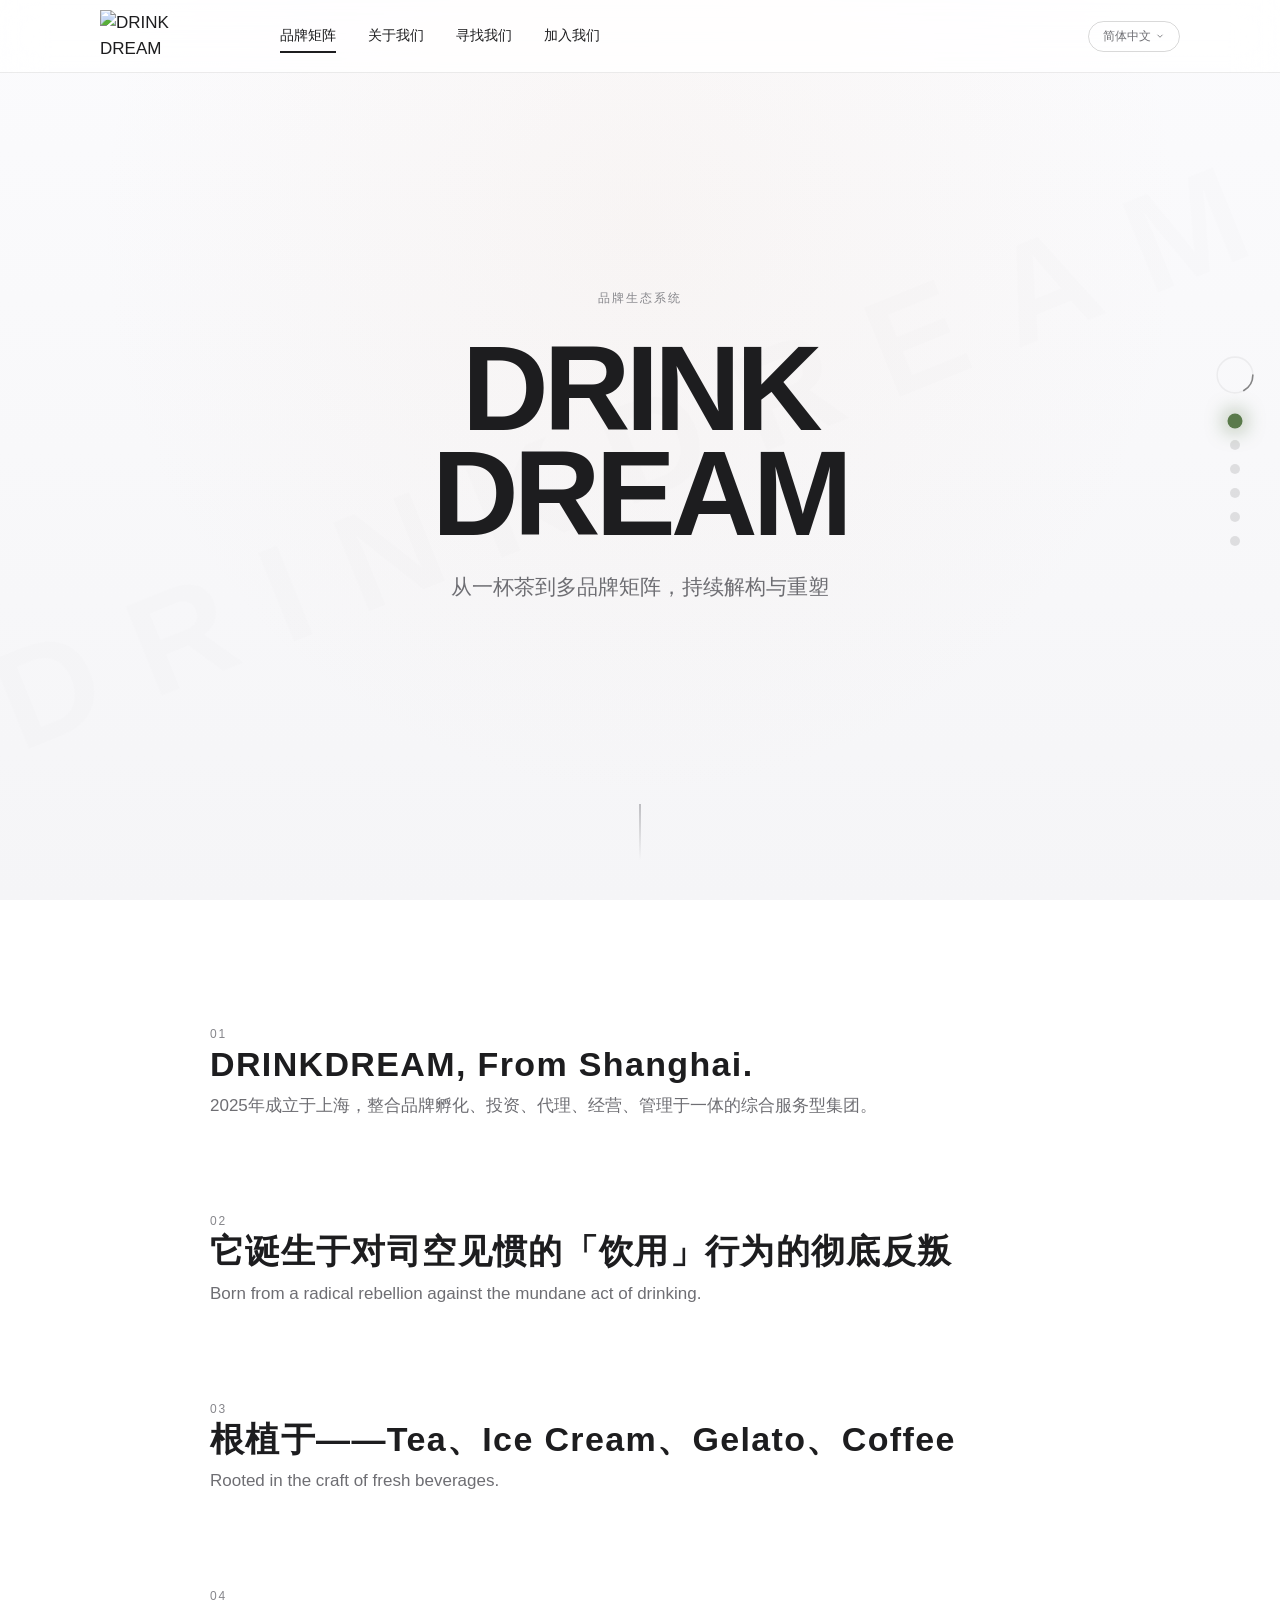
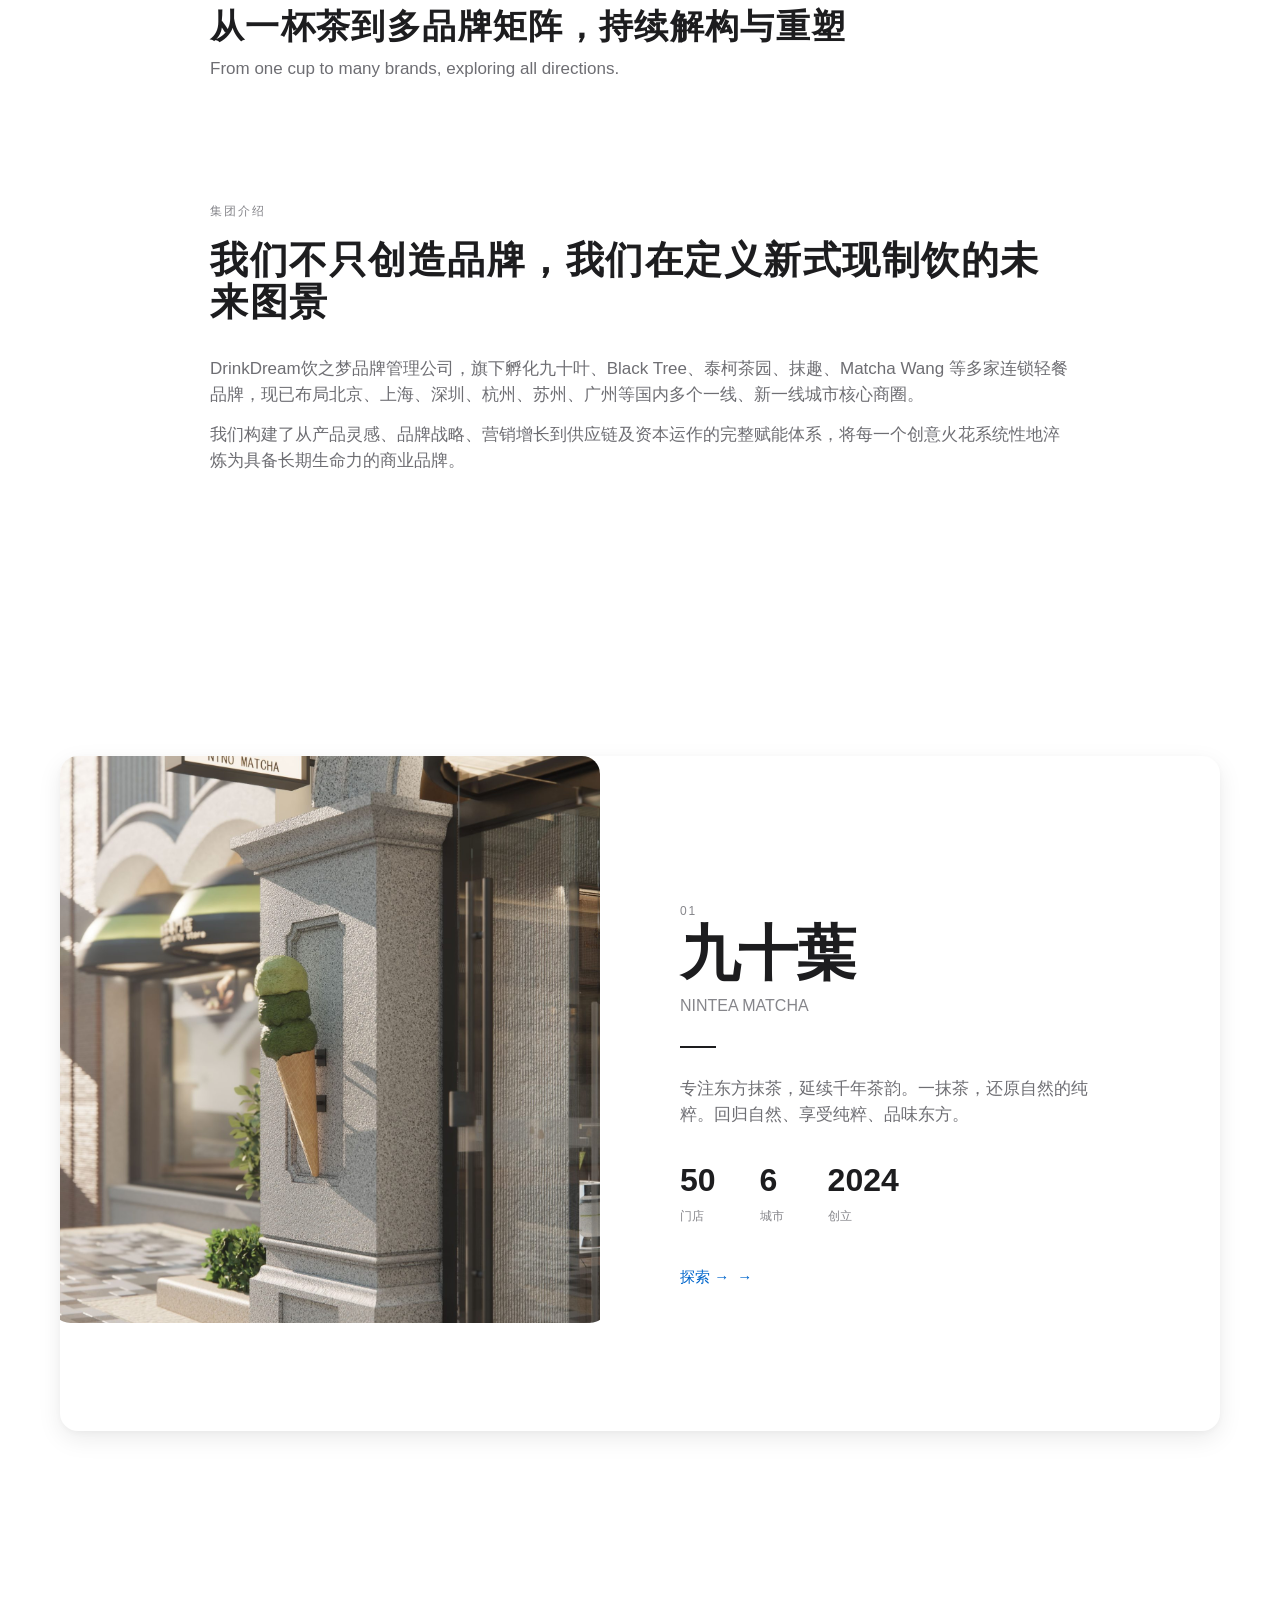
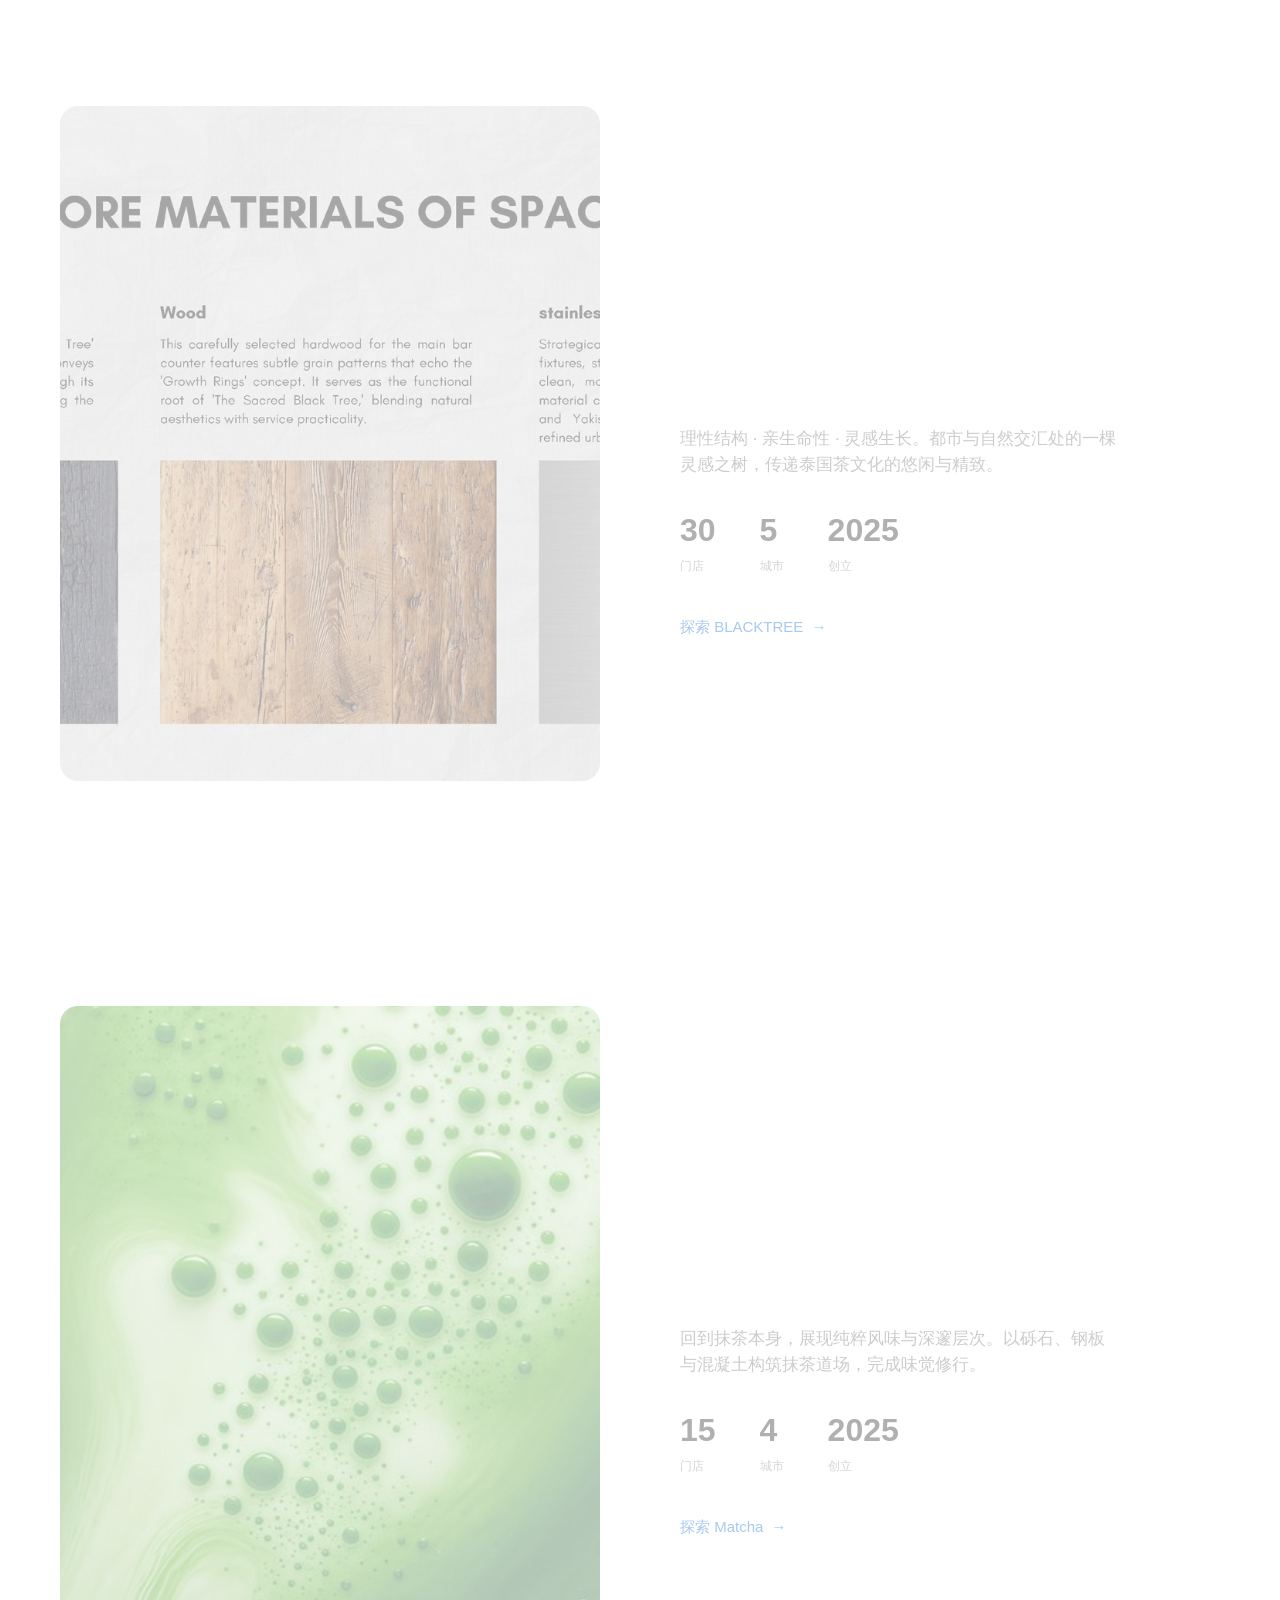
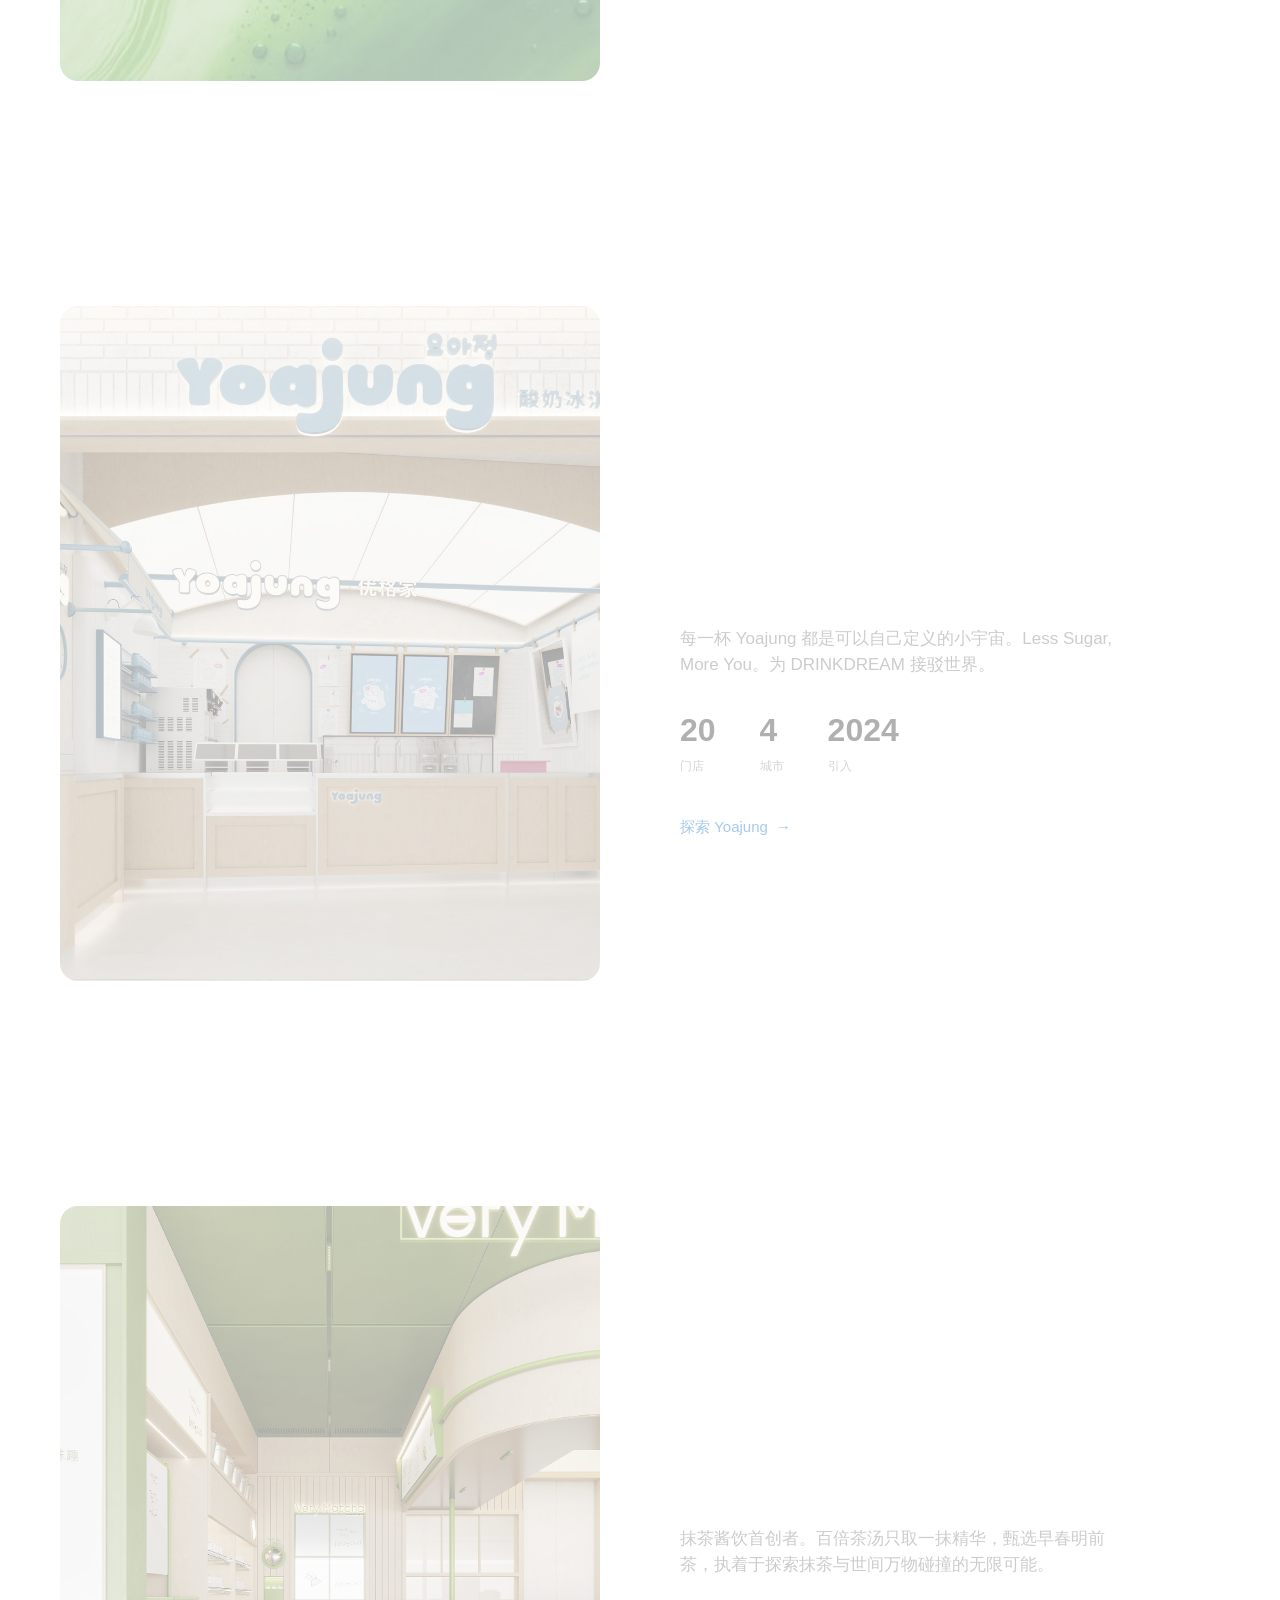
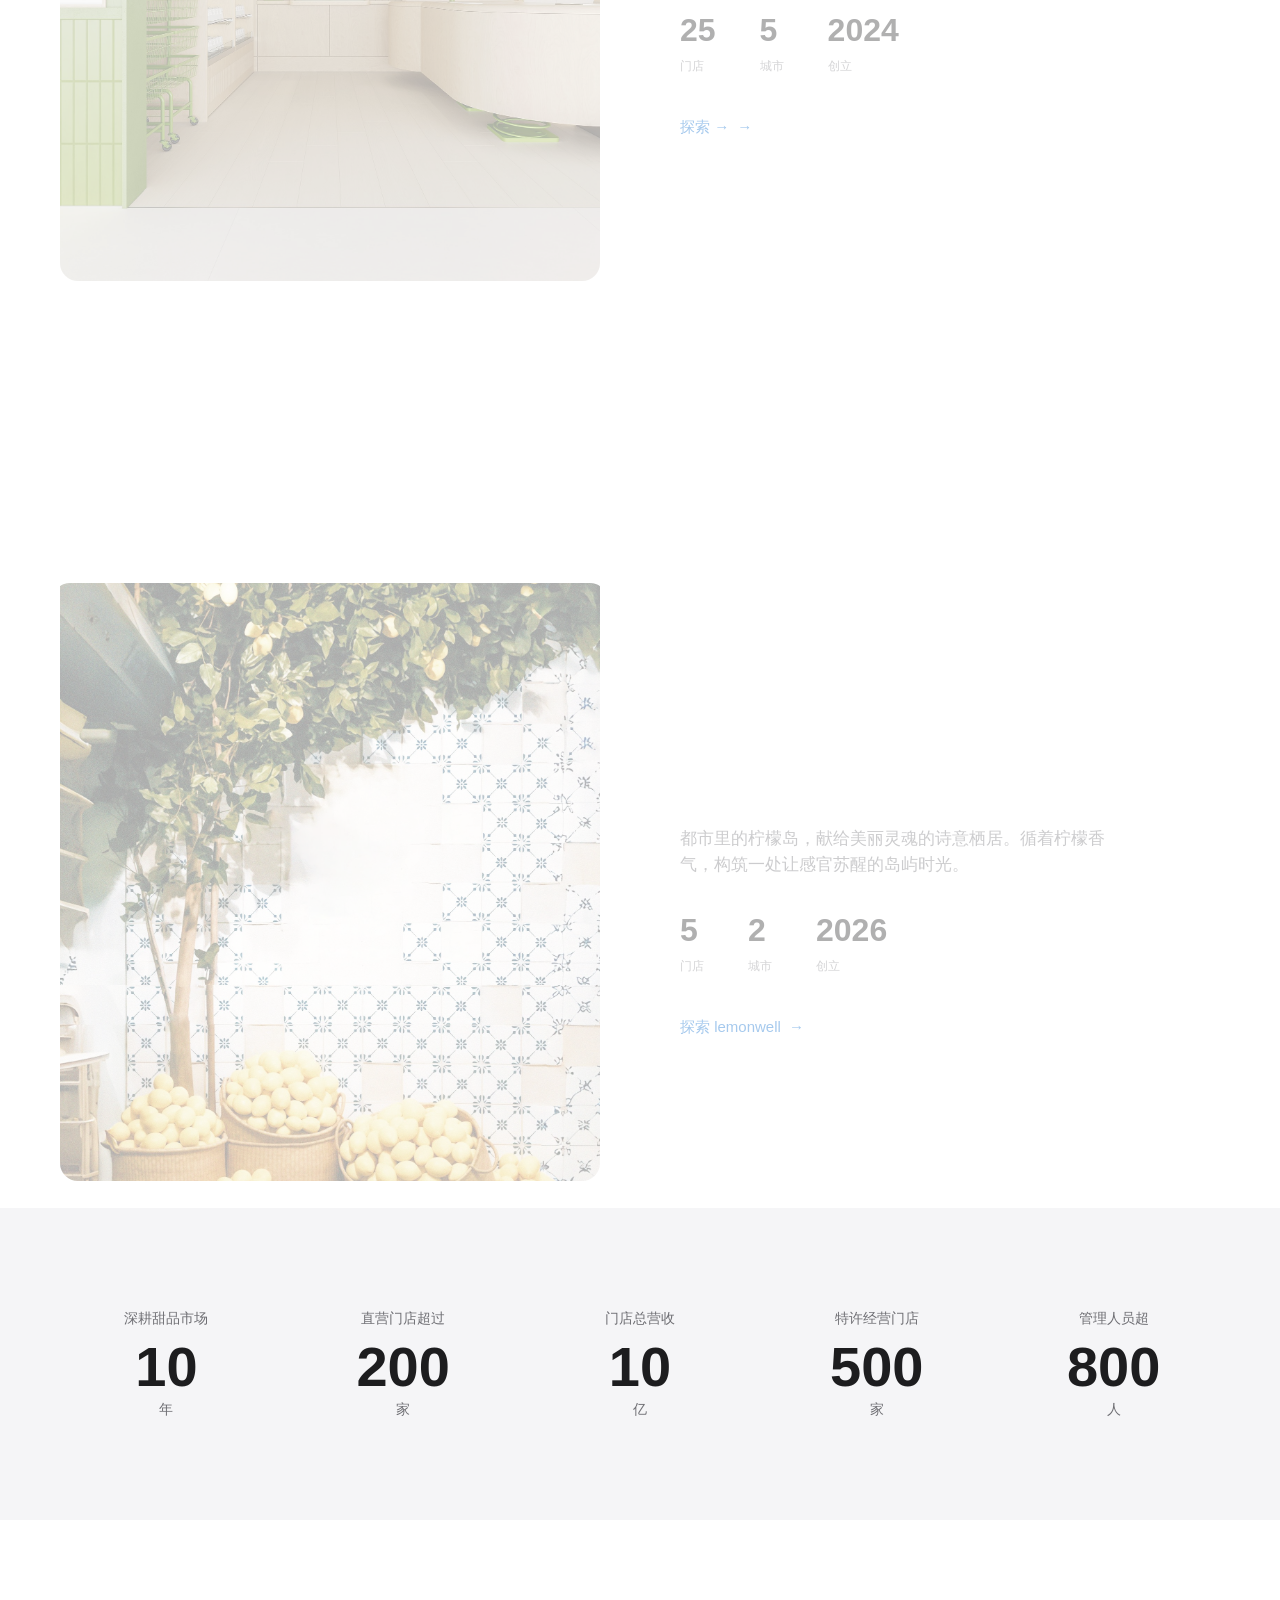
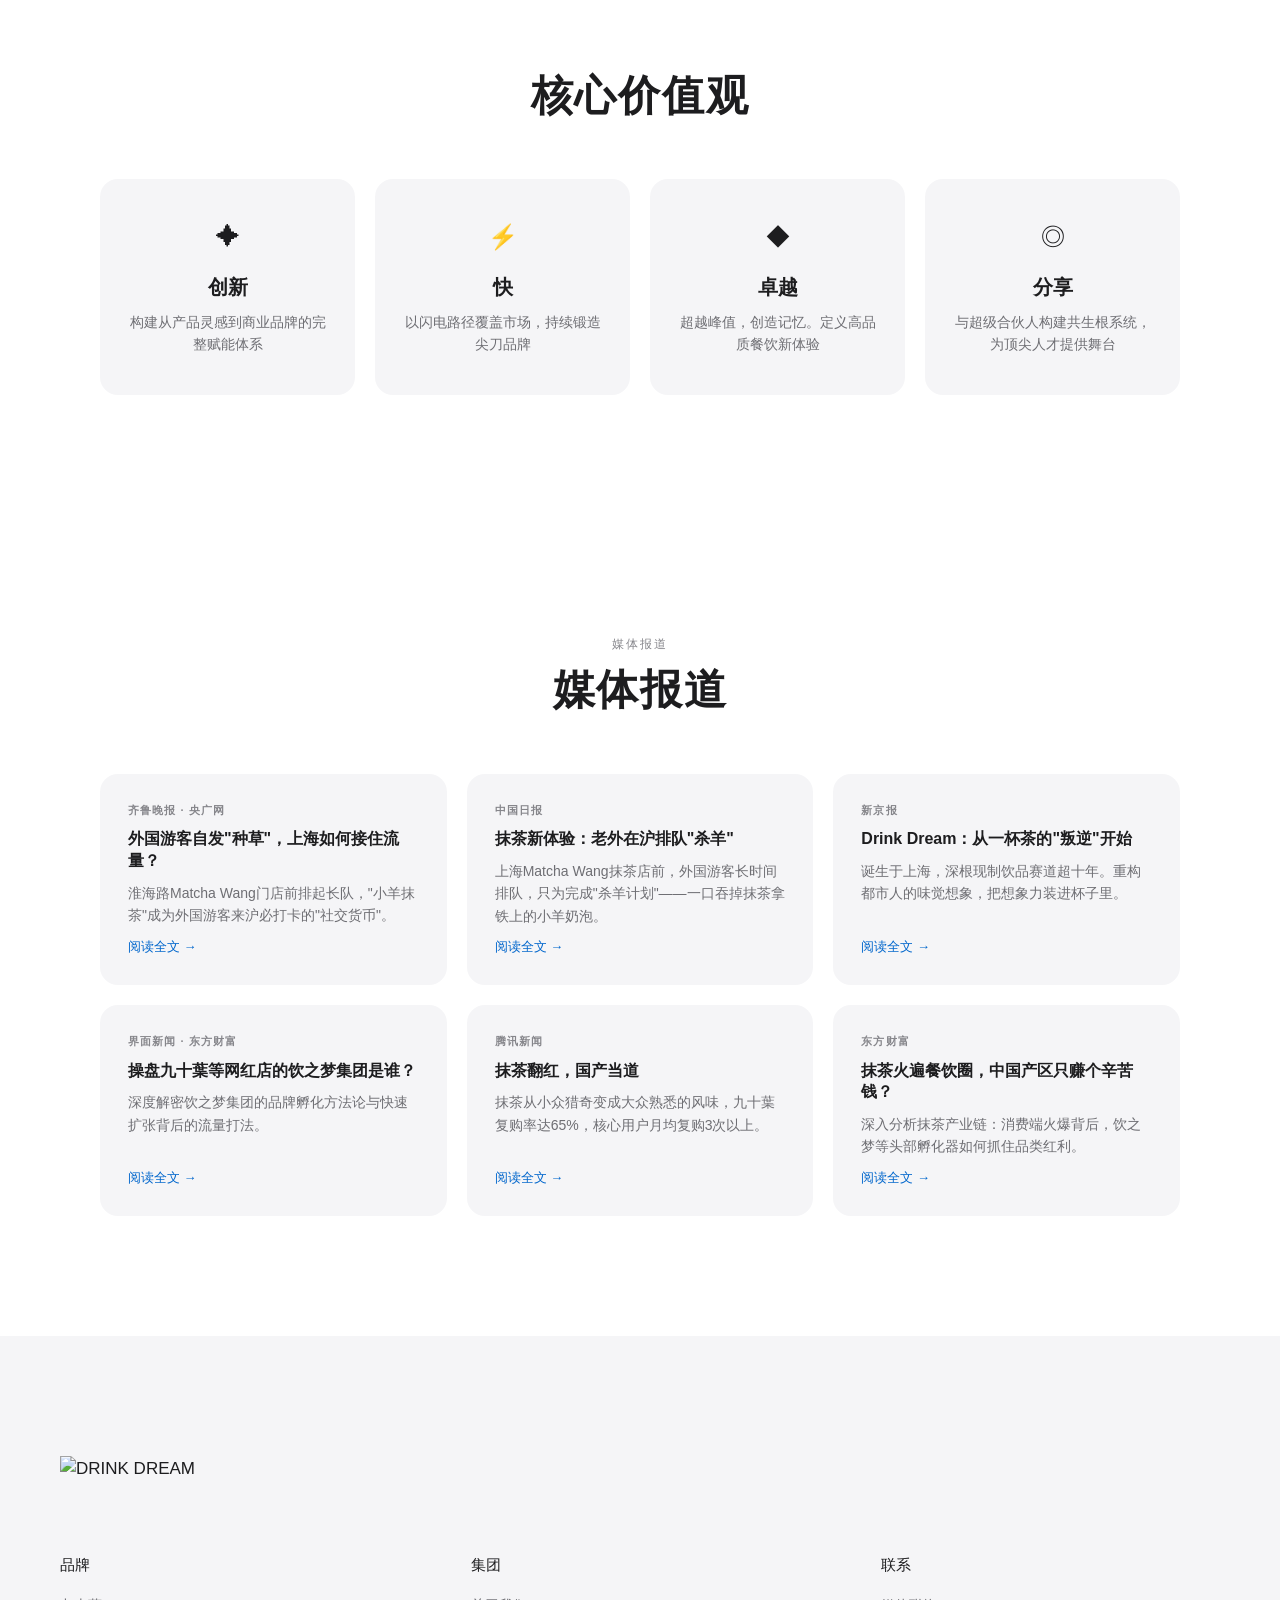
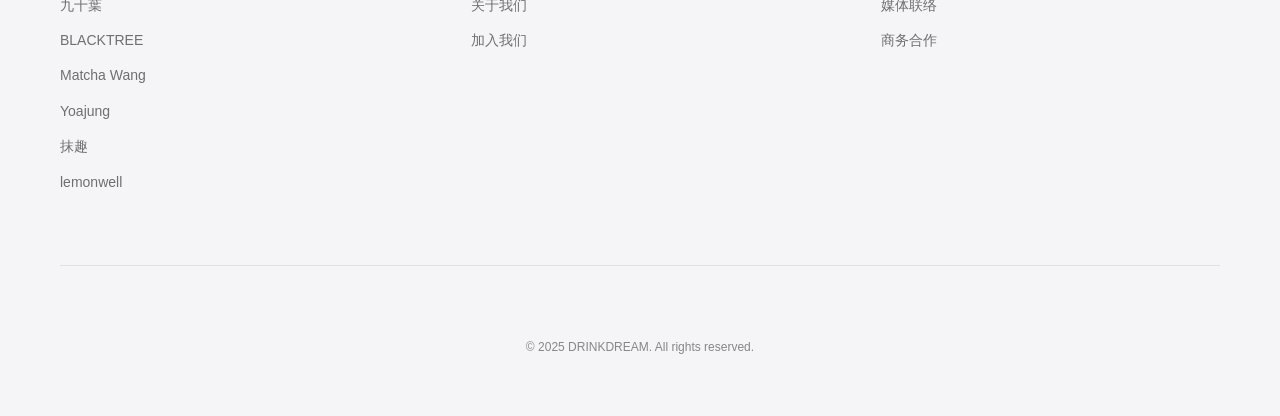
==== index.html @ f2726633 "DRINKDREAM brand website - initial release" ====
<!doctype html>
<html lang="zh-CN">
<head>
  <meta charset="UTF-8"><meta name="viewport" content="width=device-width, initial-scale=1.0">
  <title>DRINKDREAM 饮之梦 — 品牌矩阵</title>
  <meta name="description" content="DRINKDREAM饮之梦品牌管理公司。从一杯茶到多品牌矩阵，持续解构与重塑。">
  <link rel="stylesheet" href="styles.css">
  <link rel="icon" href="https://www.drink-dream.com/images/logotitle.png" type="image/png">
  <meta property="og:title" content="DRINKDREAM 饮之梦 — 品牌矩阵">
  <meta property="og:description" content="从一杯茶到多品牌矩阵，持续解构与重塑。">
</head>
<body>

<!-- Cursor Glow -->
<div class="cursor-glow" id="cursor-glow"></div>

<!-- Progress Ring Nav -->
<nav class="ring-nav" id="ring-nav">
  <div class="ring-progress"><svg viewBox="0 0 40 40"><circle cx="20" cy="20" r="17" fill="none" stroke="rgba(0,0,0,.1)" stroke-width="1.5"/><circle cx="20" cy="20" r="17" fill="none" stroke="#111" stroke-width="1.5" stroke-dasharray="106.8" stroke-dashoffset="106.8" id="ring-fill" stroke-linecap="round"/></svg></div>
  <a href="#stack-jiushiye" class="ring-dot active" data-label="九十葉" style="--dot:#5A7A4B"></a>
  <a href="#stack-blacktree" class="ring-dot" data-label="BLACKTREE" style="--dot:#2C241E"></a>
  <a href="#stack-matcha" class="ring-dot" data-label="Matcha Wang" style="--dot:#4A7A3B"></a>
  <a href="#stack-yoajung" class="ring-dot" data-label="Yoajung" style="--dot:#7BAFD4"></a>
  <a href="#stack-moqu" class="ring-dot" data-label="抹趣" style="--dot:#5A9C5C"></a>
  <a href="#stack-lemonwell" class="ring-dot" data-label="lemonwell" style="--dot:#D4C040"></a>
</nav>

<header class="site-header">
  <div class="header-inner">
    <a class="brand" href="index.html"><img src="https://www.drink-dream.com/images/logo.png" alt="DRINK DREAM"></a>
    <nav class="nav">
      <a href="index.html" class="active">品牌矩阵</a>
      <a href="about.html">关于我们</a>
      <a href="find-us.html">寻找我们</a>
      <a href="#">加入我们</a>
    </nav>
    <button class="menu-toggle" aria-label="菜单">☰</button>
  </div>
</header>

<main>

  <!-- ═══════ Hero ═══════ -->
  <section class="hero" id="hero">
    <div class="hero-bg">
      <div class="hero-blob hero-blob-1"></div>
      <div class="hero-blob hero-blob-2"></div>
    </div>
    <div class="hero-content">
      <p class="hero-eyebrow" data-reveal>BRAND ECOSYSTEM</p>
      <h1 class="hero-title" data-reveal>
        <span class="hero-line">DRINK</span>
        <span class="hero-line">DREAM</span>
      </h1>
      <p class="hero-sub" data-reveal>从一杯茶到多品牌矩阵，持续解构与重塑</p>
    </div>
    <div class="hero-scroll-indicator">
      <div class="scroll-line"></div>
    </div>
  </section>

  <!-- ═══════ 集团宣言 ═══════ -->
  <section class="manifesto-section" id="manifesto">
    <div class="manifesto-inner">
      <div class="manifesto-item" data-reveal>
        <span class="m-num">01</span>
        <h2>DRINKDREAM, From Shanghai.</h2>
        <p>2025年成立于上海，整合品牌孵化、投资、代理、经营、管理于一体的综合服务型集团。</p>
      </div>
      <div class="manifesto-item" data-reveal>
        <span class="m-num">02</span>
        <h2>它诞生于对司空见惯的「饮用」行为的彻底反叛</h2>
        <p>Born from a radical rebellion against the mundane act of drinking.</p>
      </div>
      <div class="manifesto-item" data-reveal>
        <span class="m-num">03</span>
        <h2>根植于——Tea、Ice Cream、Gelato、Coffee</h2>
        <p>Rooted in the craft of fresh beverages.</p>
      </div>
      <div class="manifesto-item" data-reveal>
        <span class="m-num">04</span>
        <h2>从一杯茶到多品牌矩阵，持续解构与重塑</h2>
        <p>From one cup to many brands, exploring all directions.</p>
      </div>
    </div>
  </section>

  <!-- ═══════ 集团介绍 ═══════ -->
  <section class="intro-section" id="intro">
    <div class="intro-content" data-reveal>
      <p class="section-label">GROUP INTRODUCTION</p>
      <h2>我们不只创造品牌，我们在定义新式现制饮的未来图景</h2>
      <div class="intro-text">
        <p>DrinkDream饮之梦品牌管理公司，旗下孵化九十叶、Black Tree、泰柯茶园、抹趣、Matcha Wang 等多家连锁轻餐品牌，现已布局北京、上海、深圳、杭州、苏州、广州等国内多个一线、新一线城市核心商圈。</p>
        <p>我们构建了从产品灵感、品牌战略、营销增长到供应链及资本运作的完整赋能体系，将每一个创意火花系统性地淬炼为具备长期生命力的商业品牌。</p>
      </div>
    </div>
  </section>

  <!-- ═══════ 品牌堆叠区 ═══════ -->
  <div class="stack-container" id="stack-container">

    <!-- 九十葉 -->
    <section class="stack-section" id="stack-jiushiye" data-brand="jiushiye">
      <div class="stack-card">
        <div class="stack-visual">
          <div class="stack-image-wrapper">
            <div class="stack-image" style="background-image:url('images/jiushiye_hero.jpg')"></div>
          </div>
        </div>
        <div class="stack-info">
          <div class="stack-inner">
            <span class="stack-num">01</span>
            <h2 class="stack-name">九十葉</h2>
            <p class="stack-en">NINTEA MATCHA</p>
            <div class="stack-line"></div>
            <p class="stack-desc">专注东方抹茶，延续千年茶韵。一抹茶，还原自然的纯粹。回归自然、享受纯粹、品味东方。</p>
            <div class="stack-stats">
              <div class="stat"><strong data-count="50">0</strong><span>门店</span></div>
              <div class="stat"><strong data-count="6">0</strong><span>城市</span></div>
              <div class="stat"><strong>2024</strong><span>创立</span></div>
            </div>
            <a class="stack-cta magnetic" href="jiushiye.html">探索九十葉 <span>→</span></a>
          </div>
        </div>
      </div>
    </section>

    <!-- BLACKTREE -->
    <section class="stack-section" id="stack-blacktree" data-brand="blacktree">
      <div class="stack-card">
        <div class="stack-visual">
          <div class="stack-image-wrapper">
            <div class="stack-image" style="background-image:url('images/blacktree_hero.jpg')"></div>
          </div>
        </div>
        <div class="stack-info">
          <div class="stack-inner">
            <span class="stack-num">02</span>
            <h2 class="stack-name">BLACKTREE</h2>
            <p class="stack-en">泰茶 / 泰可可</p>
            <div class="stack-line"></div>
            <p class="stack-desc">理性结构 · 亲生命性 · 灵感生长。都市与自然交汇处的一棵灵感之树，传递泰国茶文化的悠闲与精致。</p>
            <div class="stack-stats">
              <div class="stat"><strong data-count="30">0</strong><span>门店</span></div>
              <div class="stat"><strong data-count="5">0</strong><span>城市</span></div>
              <div class="stat"><strong>2025</strong><span>创立</span></div>
            </div>
            <a class="stack-cta magnetic" href="blacktree.html">探索 BLACKTREE <span>→</span></a>
          </div>
        </div>
      </div>
    </section>

    <!-- Matcha Wang -->
    <section class="stack-section" id="stack-matcha" data-brand="matcha">
      <div class="stack-card">
        <div class="stack-visual">
          <div class="stack-image-wrapper">
            <div class="stack-image" style="background-image:url('images/matchawang_hero.jpg')"></div>
          </div>
        </div>
        <div class="stack-info">
          <div class="stack-inner">
            <span class="stack-num">03</span>
            <h2 class="stack-name">Matcha Wang</h2>
            <p class="stack-en">Nothing but matcha.</p>
            <div class="stack-line"></div>
            <p class="stack-desc">回到抹茶本身，展现纯粹风味与深邃层次。以砾石、钢板与混凝土构筑抹茶道场，完成味觉修行。</p>
            <div class="stack-stats">
              <div class="stat"><strong data-count="15">0</strong><span>门店</span></div>
              <div class="stat"><strong data-count="4">0</strong><span>城市</span></div>
              <div class="stat"><strong>2025</strong><span>创立</span></div>
            </div>
            <a class="stack-cta magnetic" href="matcha-wang.html">探索 Matcha Wang <span>→</span></a>
          </div>
        </div>
      </div>
    </section>

    <!-- Yoajung -->
    <section class="stack-section" id="stack-yoajung" data-brand="yoajung">
      <div class="stack-card">
        <div class="stack-visual">
          <div class="stack-image-wrapper">
            <div class="stack-image" style="background-image:url('images/yoajung_hero.jpg')"></div>
          </div>
        </div>
        <div class="stack-info">
          <div class="stack-inner">
            <span class="stack-num">04</span>
            <h2 class="stack-name">Yoajung</h2>
            <p class="stack-en">优格家 · 酸奶冰淇淋的正统</p>
            <div class="stack-line"></div>
            <p class="stack-desc">每一杯 Yoajung 都是可以自己定义的小宇宙。Less Sugar, More You。为 DRINKDREAM 接驳世界。</p>
            <div class="stack-stats">
              <div class="stat"><strong data-count="20">0</strong><span>门店</span></div>
              <div class="stat"><strong data-count="4">0</strong><span>城市</span></div>
              <div class="stat"><strong>2024</strong><span>引入</span></div>
            </div>
            <a class="stack-cta magnetic" href="yoajung.html">探索 Yoajung <span>→</span></a>
          </div>
        </div>
      </div>
    </section>

    <!-- 抹趣 -->
    <section class="stack-section" id="stack-moqu" data-brand="moqu">
      <div class="stack-card">
        <div class="stack-visual">
          <div class="stack-image-wrapper">
            <div class="stack-image" style="background-image:url('images/moqu_hero.jpg')"></div>
          </div>
        </div>
        <div class="stack-info">
          <div class="stack-inner">
            <span class="stack-num">05</span>
            <h2 class="stack-name">抹趣</h2>
            <p class="stack-en">Very Matcha</p>
            <div class="stack-line"></div>
            <p class="stack-desc">抹茶酱饮首创者。百倍茶汤只取一抹精华，甄选早春明前茶，执着于探索抹茶与世间万物碰撞的无限可能。</p>
            <div class="stack-stats">
              <div class="stat"><strong data-count="25">0</strong><span>门店</span></div>
              <div class="stat"><strong data-count="5">0</strong><span>城市</span></div>
              <div class="stat"><strong>2024</strong><span>创立</span></div>
            </div>
            <a class="stack-cta magnetic" href="moqu.html">探索抹趣 <span>→</span></a>
          </div>
        </div>
      </div>
    </section>

    <!-- lemonwell -->
    <section class="stack-section" id="stack-lemonwell" data-brand="lemonwell">
      <div class="stack-card">
        <div class="stack-visual">
          <div class="stack-image-wrapper">
            <div class="stack-image" style="background-image:url('images/lemonwell_hero.jpg')"></div>
          </div>
        </div>
        <div class="stack-info">
          <div class="stack-inner">
            <span class="stack-num">06</span>
            <h2 class="stack-name">lemonwell</h2>
            <p class="stack-en">柠檬茶 & Gelato</p>
            <div class="stack-line"></div>
            <p class="stack-desc">都市里的柠檬岛，献给美丽灵魂的诗意栖居。循着柠檬香气，构筑一处让感官苏醒的岛屿时光。</p>
            <div class="stack-stats">
              <div class="stat"><strong data-count="5">0</strong><span>门店</span></div>
              <div class="stat"><strong data-count="2">0</strong><span>城市</span></div>
              <div class="stat"><strong>2026</strong><span>创立</span></div>
            </div>
            <a class="stack-cta magnetic" href="lemonwell.html">探索 lemonwell <span>→</span></a>
          </div>
        </div>
      </div>
    </section>

  </div>

  <!-- ═══════ Metrics ═══════ -->
  <section class="metrics-strip">
    <div class="metric-item" data-reveal><span>深耕甜品市场</span><strong data-count="10">0</strong><em>年</em></div>
    <div class="metric-item" data-reveal><span>直营门店超过</span><strong data-count="200">0</strong><em>家</em></div>
    <div class="metric-item" data-reveal><span>门店总营收</span><strong data-count="10">0</strong><em>亿</em></div>
    <div class="metric-item" data-reveal><span>特许经营门店</span><strong data-count="500">0</strong><em>家</em></div>
    <div class="metric-item" data-reveal><span>管理人员超</span><strong data-count="800">0</strong><em>人</em></div>
  </section>

  <!-- ═══════ 核心价值观 ═══════ -->
  <section class="values-section">
    <p class="section-label" data-reveal>CORE VALUES</p>
    <h2 class="values-title" data-reveal>核心价值观</h2>
    <div class="values-grid">
      <div class="value-card" data-reveal><span class="vc-icon">✦</span><h3>创新</h3><p>构建从产品灵感到商业品牌的完整赋能体系</p></div>
      <div class="value-card" data-reveal><span class="vc-icon">⚡</span><h3>快</h3><p>以闪电路径覆盖市场，持续锻造尖刀品牌</p></div>
      <div class="value-card" data-reveal><span class="vc-icon">◆</span><h3>卓越</h3><p>超越峰值，创造记忆。定义高品质餐饮新体验</p></div>
      <div class="value-card" data-reveal><span class="vc-icon">◎</span><h3>分享</h3><p>与超级合伙人构建共生根系统，为顶尖人才提供舞台</p></div>
    </div>
  </section>

  <!-- ═══════ 媒体报道 ═══════ -->
  <section class="media-section">
    <p class="section-label" data-reveal>MEDIA COVERAGE</p>
    <h2 class="values-title" data-reveal>媒体报道</h2>
    <div class="media-grid">
      <a href="https://www.qlwb.com.cn/detail/27465739.html" target="_blank" rel="noopener" class="media-card" data-reveal>
        <span class="media-source">齐鲁晚报 · 央广网</span>
        <h3>外国游客自发"种草"，上海如何接住流量？</h3>
        <p>淮海路Matcha Wang门店前排起长队，"小羊抹茶"成为外国游客来沪必打卡的"社交货币"。</p>
        <span class="media-link">阅读全文 →</span>
      </a>
      <a href="http://cn.chinadaily.com.cn/a/202604/08/WS69d61aa5a310942cc49a6d38.html" target="_blank" rel="noopener" class="media-card" data-reveal>
        <span class="media-source">中国日报</span>
        <h3>抹茶新体验：老外在沪排队"杀羊"</h3>
        <p>上海Matcha Wang抹茶店前，外国游客长时间排队，只为完成"杀羊计划"——一口吞掉抹茶拿铁上的小羊奶泡。</p>
        <span class="media-link">阅读全文 →</span>
      </a>
      <a href="https://m.bjnews.com.cn/detail/1775889676129806.html" target="_blank" rel="noopener" class="media-card" data-reveal>
        <span class="media-source">新京报</span>
        <h3>Drink Dream：从一杯茶的"叛逆"开始</h3>
        <p>诞生于上海，深根现制饮品赛道超十年。重构都市人的味觉想象，把想象力装进杯子里。</p>
        <span class="media-link">阅读全文 →</span>
      </a>
      <a href="https://caifuhao.eastmoney.com/news/20260527074920963955460" target="_blank" rel="noopener" class="media-card" data-reveal>
        <span class="media-source">界面新闻 · 东方财富</span>
        <h3>操盘九十葉等网红店的饮之梦集团是谁？</h3>
        <p>深度解密饮之梦集团的品牌孵化方法论与快速扩张背后的流量打法。</p>
        <span class="media-link">阅读全文 →</span>
      </a>
      <a href="https://new.qq.com/rain/a/20260708A04AVY00" target="_blank" rel="noopener" class="media-card" data-reveal>
        <span class="media-source">腾讯新闻</span>
        <h3>抹茶翻红，国产当道</h3>
        <p>抹茶从小众猎奇变成大众熟悉的风味，九十葉复购率达65%，核心用户月均复购3次以上。</p>
        <span class="media-link">阅读全文 →</span>
      </a>
      <a href="https://caifuhao.eastmoney.com/news/20260512104750637726480" target="_blank" rel="noopener" class="media-card" data-reveal>
        <span class="media-source">东方财富</span>
        <h3>抹茶火遍餐饮圈，中国产区只赚个辛苦钱？</h3>
        <p>深入分析抹茶产业链：消费端火爆背后，饮之梦等头部孵化器如何抓住品类红利。</p>
        <span class="media-link">阅读全文 →</span>
      </a>
    </div>
  </section>

</main>

<footer class="site-footer">
  <div class="footer-inner">
    <div class="footer-logo"><img src="https://www.drink-dream.com/images/logo-drinkdream.png" alt="DRINK DREAM"></div>
    <div class="footer-links">
      <div class="footer-col"><strong>品牌</strong><a href="jiushiye.html">九十葉</a><a href="blacktree.html">BLACKTREE</a><a href="matcha-wang.html">Matcha Wang</a><a href="yoajung.html">Yoajung</a><a href="moqu.html">抹趣</a><a href="lemonwell.html">lemonwell</a></div>
      <div class="footer-col"><strong>集团</strong><a href="about.html">关于我们</a><a href="#">加入我们</a></div>
      <div class="footer-col"><strong>联系</strong><a href="#">媒体联络</a><a href="#">商务合作</a></div>
    </div>
    <p class="footer-copy">&copy; 2025 DRINKDREAM. All rights reserved.</p>
  </div>
</footer>

<script src="site.js"></script>
</body>
</html>
---- styles.css ----
/* ============================================================
   DRINKDREAM V3 — Apple Design + Bilingual + Refined Layout
   ============================================================ */
:root{
  --bg:#fff;--bg-gray:#F5F5F7;--text:#1D1D1F;--text2:#6E6E73;--text3:#86868B;
  --link:#0066CC;--link-hover:#0077ED;--border:rgba(0,0,0,.08);
  --font:'PingFang SC','Hiragino Sans GB','Microsoft YaHei',sans-serif;
  --header-h:72px;--ease:cubic-bezier(.16,1,.3,1);
  --radius:18px;--pill:980px;
  --shadow:0 2px 8px rgba(0,0,0,.04),0 8px 24px rgba(0,0,0,.08);
  --shadow-hover:0 4px 12px rgba(0,0,0,.06),0 12px 32px rgba(0,0,0,.12);
  /* ── Generous side padding ── */
  --px:60px;
  --px-mobile:28px;
  --content:980px;--content-lg:1200px;
}
*,*::before,*::after{box-sizing:border-box;margin:0;padding:0}
html{scroll-behavior:smooth;-webkit-font-smoothing:antialiased;scroll-padding-top:var(--header-h)}
body{font-family:var(--font);color:var(--text);background:var(--bg);line-height:1.53;font-size:17px;-webkit-user-select:none;user-select:none;overflow-x:hidden;position:relative}
body::after{content:'DRINKDREAM';position:fixed;inset:0;pointer-events:none;z-index:9999;display:flex;align-items:center;justify-content:center;font-size:clamp(60px,12vw,140px);font-weight:900;color:rgba(0,0,0,.008);letter-spacing:.3em;transform:rotate(-22deg)}
img{display:block;max-width:100%;-webkit-user-drag:none;pointer-events:none}
a{color:inherit;text-decoration:none}
@media(prefers-reduced-motion:reduce){*,*::before,*::after{animation-duration:.01ms!important;transition-duration:.01ms!important}}

/* Progress Bar */
.progress-bar{position:fixed;top:0;left:0;height:2px;background:var(--text);z-index:200;width:0;transition:width .1s linear}

/* ═══════ Language Switcher ═══════ */
.lang-switch{position:relative;margin-left:auto}
.lang-btn{display:inline-flex;align-items:center;gap:4px;padding:6px 14px;border:1px solid rgba(0,0,0,.15);border-radius:var(--pill);background:transparent;font-size:12px;font-weight:500;cursor:pointer;color:var(--text2);font-family:var(--font);transition:all .2s}
.lang-btn:hover{border-color:var(--text);color:var(--text)}
.lang-menu{position:absolute;top:calc(100% + 6px);right:0;display:none;min-width:110px;padding:6px;background:var(--bg);border:1px solid rgba(0,0,0,.08);border-radius:12px;box-shadow:var(--shadow);z-index:60}
.lang-menu.open{display:grid;gap:2px}
.lang-menu button{padding:8px 14px;border:0;border-radius:8px;background:transparent;text-align:left;cursor:pointer;font-size:13px;color:var(--text);font-family:var(--font);transition:background .15s}
.lang-menu button:hover{background:var(--bg-gray)}
.lang-menu button.active{font-weight:600;background:rgba(0,0,0,.04)}

/* ═══════ Cursor & Nav ═══════ */
.cursor-glow{position:fixed;pointer-events:none;z-index:9998;width:320px;height:320px;border-radius:50%;background:radial-gradient(circle,rgba(0,0,0,.04) 0%,transparent 70%);transform:translate(-50%,-50%);opacity:0;transition:opacity .3s}
.cursor-glow.visible{opacity:1}
.ring-nav{position:fixed;right:24px;top:50%;transform:translateY(-50%);z-index:45;display:flex;flex-direction:column;align-items:center;gap:14px}
.ring-progress{width:42px;height:42px;opacity:.5;margin-bottom:6px}
.ring-progress svg{display:block}
.ring-dot{display:block;width:10px;height:10px;border-radius:50%;background:rgba(0,0,0,.1);transition:all .4s var(--ease);position:relative}
.ring-dot.active{background:var(--dot,#1D1D1F);transform:scale(1.5);box-shadow:0 0 14px var(--dot,#1d1d1f44)}
.ring-dot::after{content:attr(data-label);position:absolute;right:22px;top:50%;transform:translateY(-50%);white-space:nowrap;font-size:12px;font-weight:600;color:var(--text);opacity:0;transition:opacity .25s}
.ring-dot:hover::after{opacity:1}
@media(max-width:734px){.ring-nav{display:none}}

/* ═══════ Header ═══════ */
.site-header{position:fixed;top:0;left:0;right:0;z-index:50;background:rgba(255,255,255,.82);backdrop-filter:blur(20px) saturate(180%);-webkit-backdrop-filter:blur(20px) saturate(180%);border-bottom:1px solid var(--border)}
.header-inner{display:flex;align-items:center;min-height:var(--header-h);max-width:var(--content-lg);margin:0 auto;padding:0 var(--px)}
.brand img{width:132px}
.nav{display:flex;gap:32px;margin-left:48px}
.nav a{font-size:14px;font-weight:500;padding:4px 0;position:relative;transition:opacity .25s}
.nav a::after{content:'';position:absolute;bottom:-2px;left:0;width:0;height:1.5px;background:var(--text);transition:width .3s var(--ease)}
.nav a:hover::after,.nav a.active::after{width:100%}
.menu-toggle{display:none;width:40px;height:40px;border:0;background:none;font-size:22px;cursor:pointer;color:var(--text);margin-left:auto}

/* ═══════ Hero ═══════ */
.hero{min-height:100vh;display:flex;align-items:center;justify-content:center;padding:var(--header-h) var(--px) 80px;text-align:center;position:relative;overflow:hidden;background:linear-gradient(180deg,#FBFBFD,#F5F5F7)}
.hero::before{content:'';position:absolute;inset:0;background:radial-gradient(ellipse at 50% 25%,rgba(232,200,176,.1),transparent 60%);pointer-events:none}
.hero-content{position:relative;z-index:1}
.hero-eyebrow{font-size:12px;font-weight:500;letter-spacing:.16em;color:var(--text3);margin-bottom:28px;opacity:0;transform:translateY(20px);transition:all .8s var(--ease)}
.hero-eyebrow.visible{opacity:1;transform:translateY(0)}
.hero-title{font-size:clamp(64px,11vw,120px);line-height:.88;font-weight:900;letter-spacing:-.04em;margin-bottom:24px}
.hero-line{display:block;opacity:0;transform:translateY(50px);transition:all .9s var(--ease)}
.hero-line.visible{opacity:1;transform:translateY(0)}
.hero-line:last-child{transition-delay:.12s}
.hero-sub{font-size:21px;color:var(--text2);max-width:460px;margin:0 auto;opacity:0;transform:translateY(20px);transition:all .8s var(--ease) .25s}
.hero-sub.visible{opacity:1;transform:translateY(0)}
.hero-scroll-indicator{position:absolute;bottom:40px;left:50%;transform:translateX(-50%)}
.scroll-line{width:1px;height:56px;background:linear-gradient(to bottom,var(--text3),transparent);animation:scrollPulse 2s ease-in-out infinite}
@keyframes scrollPulse{0%,100%{opacity:.25;transform:scaleY(1)}50%{opacity:.8;transform:scaleY(1.25)}}

/* ═══════ Sections ═══════ */
.section-label{font-size:12px;font-weight:500;letter-spacing:.16em;color:var(--text3);margin-bottom:20px}

/* Manifesto */
.manifesto-section{padding:120px var(--px);max-width:var(--content);margin:0 auto}
.manifesto-inner{display:grid;gap:88px}
.manifesto-item{opacity:0;transform:translateY(40px);transition:all .8s var(--ease)}
.manifesto-item.visible{opacity:1;transform:translateY(0)}
.manifesto-item:nth-child(2){transition-delay:.12s}.manifesto-item:nth-child(3){transition-delay:.24s}.manifesto-item:nth-child(4){transition-delay:.36s}
.m-num{font-size:12px;font-weight:500;letter-spacing:.16em;color:var(--text3);margin-bottom:14px}
.manifesto-item h2{font-size:clamp(26px,4vw,34px);font-weight:800;letter-spacing:.04em;line-height:1.1;margin-bottom:10px;color:var(--text)}
.manifesto-item p{font-size:17px;color:var(--text2);line-height:1.53}

/* Intro */
.intro-section{padding:0 var(--px) 120px;max-width:var(--content);margin:0 auto}
.intro-content{opacity:0;transform:translateY(40px);transition:all 1s var(--ease)}
.intro-content.visible{opacity:1;transform:translateY(0)}
.intro-content h2{font-size:clamp(28px,4vw,38px);font-weight:800;letter-spacing:.04em;line-height:1.1;margin-bottom:32px;color:var(--text)}
.intro-text p{font-size:17px;line-height:1.53;color:var(--text2);margin-bottom:14px}

/* ═══════ Stack ═══════ */
.stack-container{background:var(--bg)}
.stack-section{position:relative;min-height:100vh;display:flex;align-items:center;padding:calc(var(--header-h) + 60px) 0 60px}
.stack-card{position:sticky;top:calc(var(--header-h) + 32px);width:min(var(--content-lg),calc(100% - var(--px)*2));margin:0 auto;display:grid;grid-template-columns:1fr 1fr;gap:80px;align-items:center;background:var(--bg);border-radius:var(--radius);padding:0;transition:all .7s var(--ease);transform:translateY(50px);opacity:.35}
.stack-section.active .stack-card{transform:translateY(0);opacity:1;box-shadow:var(--shadow)}
.stack-section.exiting .stack-card{transform:translateY(-40px);opacity:.2}
.stack-visual{overflow:hidden;border-radius:var(--radius)}
.stack-image-wrapper{overflow:hidden}
.stack-image{width:100%;aspect-ratio:4/5;background-size:cover;background-position:center;border-radius:var(--radius);transition:transform 1.4s var(--ease)}
.stack-section.active .stack-image{transform:scale(1.03)}
.stack-section:hover .stack-image{transform:scale(1.08)}
.stack-inner{opacity:0;transform:translateX(36px);transition:all .8s var(--ease)}
.stack-section.active .stack-inner{opacity:1;transform:translateX(0)}
.stack-inner>*{opacity:0;transform:translateY(18px);transition:all .5s var(--ease)}
.stack-section.active .stack-inner>*{opacity:1;transform:translateY(0)}
.stack-section.active .stack-num{transition-delay:.04s}.stack-section.active .stack-name{transition-delay:.08s}
.stack-section.active .stack-en{transition-delay:.12s}.stack-section.active .stack-line{transition-delay:.16s}
.stack-section.active .stack-desc{transition-delay:.2s}.stack-section.active .stack-stats{transition-delay:.24s}.stack-section.active .stack-cta{transition-delay:.28s}
.stack-num{font-size:12px;font-weight:500;letter-spacing:.16em;color:var(--text3);margin-bottom:16px}
.stack-name{font-size:clamp(40px,5.5vw,60px);font-weight:900;letter-spacing:-.03em;line-height:1.02;margin-bottom:10px;color:var(--text)}
.stack-en{font-size:16px;color:var(--text3);margin-bottom:28px}
.stack-line{width:36px;height:2px;background:var(--text);margin-bottom:28px}
.stack-desc{font-size:17px;line-height:1.53;color:var(--text2);margin-bottom:36px;max-width:440px}
.stack-stats{display:flex;gap:44px;margin-bottom:36px}
.stat strong{display:block;font-size:32px;font-weight:700;line-height:1;margin-bottom:6px;color:var(--text)}
.stat span{font-size:12px;color:var(--text3);font-weight:500}
.stack-cta{display:inline-flex;align-items:center;gap:8px;font-size:15px;font-weight:500;color:var(--link);transition:all .3s var(--ease);cursor:pointer}
.stack-cta:hover{color:var(--link-hover)}
.stack-cta:hover span{transform:translateX(4px);transition:transform .3s var(--ease)}
.stack-cta span{transition:transform .3s var(--ease)}

/* ═══════ Metrics ═══════ */
.metrics-strip{display:grid;grid-template-columns:repeat(5,1fr);padding:100px var(--px);background:var(--bg-gray);text-align:center;gap:24px}
.metric-item{opacity:0;transform:translateY(30px);transition:all .8s var(--ease)}
.metric-item.visible{opacity:1;transform:translateY(0)}
.metric-item>span,.metric-item em{display:block;font-style:normal;font-size:14px;font-weight:500;color:var(--text2)}
.metric-item strong{display:block;margin:10px 0 4px;font-size:56px;line-height:1;font-weight:700;color:var(--text)}

/* ═══════ Values ═══════ */
.values-section{padding:120px var(--px);max-width:var(--content-lg);margin:0 auto}
.values-section .section-label{text-align:center;margin-bottom:14px;opacity:0;transform:translateY(20px);transition:all .8s var(--ease)}
.values-section .section-label.visible{opacity:1;transform:translateY(0)}
.values-title{text-align:center;font-size:clamp(30px,4.5vw,42px);font-weight:800;letter-spacing:.04em;line-height:1.1;margin-bottom:60px;opacity:0;transform:translateY(20px);transition:all .8s var(--ease) .1s;color:var(--text)}
.values-title.visible{opacity:1;transform:translateY(0)}
.values-grid{display:grid;grid-template-columns:repeat(4,1fr);gap:20px}
.value-card{padding:40px 28px;text-align:center;background:var(--bg-gray);border-radius:var(--radius);transition:all .4s var(--ease);opacity:0;transform:translateY(30px)}
.value-card.visible{opacity:1;transform:translateY(0)}
.value-card:hover{transform:translateY(-6px);box-shadow:var(--shadow-hover)}
.value-card:nth-child(2){transition-delay:.1s}.value-card:nth-child(3){transition-delay:.2s}.value-card:nth-child(4){transition-delay:.3s}
.vc-icon{font-size:24px;display:block;margin-bottom:16px}
.value-card h3{font-size:20px;font-weight:700;margin-bottom:10px;color:var(--text)}
.value-card p{font-size:14px;line-height:1.53;color:var(--text2)}

/* ═══════ Media Coverage ═══════ */
.media-section{padding:120px var(--px);max-width:var(--content-lg);margin:0 auto}
.media-section .section-label{text-align:center;margin-bottom:14px;opacity:0;transform:translateY(20px);transition:all .8s var(--ease)}
.media-section .section-label.visible{opacity:1;transform:translateY(0)}
.media-grid{display:grid;grid-template-columns:repeat(3,1fr);gap:20px}
.media-card{display:flex;flex-direction:column;padding:28px;background:var(--bg-gray);border-radius:var(--radius);transition:all .4s var(--ease);cursor:pointer;gap:10px;opacity:0;transform:translateY(30px)}
.media-card.visible{opacity:1;transform:translateY(0)}
.media-card:hover{transform:translateY(-4px);box-shadow:var(--shadow-hover)}
.media-card:nth-child(2){transition-delay:.08s}.media-card:nth-child(3){transition-delay:.16s}.media-card:nth-child(4){transition-delay:.24s}.media-card:nth-child(5){transition-delay:.32s}.media-card:nth-child(6){transition-delay:.4s}
.media-source{font-size:11px;font-weight:600;letter-spacing:.1em;color:var(--text3)}
.media-card h3{font-size:16px;font-weight:700;line-height:1.35;color:var(--text)}
.media-card p{font-size:14px;line-height:1.6;color:var(--text2)}
.media-link{font-size:13px;font-weight:500;color:var(--link);margin-top:auto}
.media-card:hover .media-link{color:var(--link-hover)}

/* ═══════ Footer ═══════ */
.site-footer{background:var(--bg-gray);padding:120px var(--px) 60px}
.footer-inner{max-width:var(--content-lg);margin:0 auto}
.footer-logo{margin-bottom:72px}.footer-logo img{width:168px}
.footer-links{display:grid;grid-template-columns:repeat(3,1fr);gap:72px;margin-bottom:72px;padding-bottom:72px;border-bottom:1px solid var(--border)}
.footer-col{display:flex;flex-direction:column;gap:14px}
.footer-col strong{font-size:15px;font-weight:500;margin-bottom:4px;color:var(--text)}
.footer-col a{font-size:14px;color:var(--text2);transition:opacity .2s}
.footer-col a:hover{opacity:.6}
.footer-copy{font-size:12px;color:var(--text3);text-align:center}

/* Back to Top */
.back-to-top{position:fixed;bottom:36px;left:50%;transform:translateX(-50%) translateY(80px);z-index:40;width:44px;height:44px;border-radius:50%;background:var(--text);color:#fff;border:0;font-size:18px;cursor:pointer;opacity:0;pointer-events:none;transition:all .4s var(--ease)}
.back-to-top.visible{opacity:1;transform:translateX(-50%) translateY(0);pointer-events:auto}
.back-to-top:hover{transform:translateX(-50%) translateY(-4px);box-shadow:var(--shadow-hover)}

/* ═══════ Brand Detail Pages ═══════ */
.brand-detail{padding-top:var(--header-h)}
.brand-hero{min-height:70vh;display:flex;align-items:center;justify-content:center;text-align:center;padding:80px var(--px)}
.brand-hero-content{position:relative;z-index:1}
.brand-hero .brand-number{font-size:12px;font-weight:500;letter-spacing:.14em;color:var(--text3);margin-bottom:24px}
.brand-hero .brand-name{font-size:clamp(48px,8vw,88px);font-weight:900;letter-spacing:-.04em;line-height:.92;margin-bottom:16px;color:var(--text)}
.brand-hero .brand-en{font-size:18px;color:var(--text3);margin-bottom:24px}
.brand-hero .brand-hero-desc{font-size:17px;line-height:1.53;max-width:560px;margin:0 auto;color:var(--text2)}
.brand-sect{padding:100px var(--px);max-width:var(--content);margin:0 auto}
.brand-sect.alt{background:var(--bg-gray);max-width:100%}
.brand-sect.alt .inner{max-width:var(--content);margin:0 auto}
.brand-sect h2{font-size:clamp(24px,3.5vw,32px);font-weight:800;letter-spacing:.04em;margin-bottom:10px;color:var(--text)}
.brand-sect .ssub{font-size:12px;color:var(--text3);margin-bottom:32px;letter-spacing:.1em}
.cgrid{display:grid;grid-template-columns:1fr 1fr;gap:48px}
.cblock{margin-bottom:40px}.cblock h3{font-size:19px;font-weight:700;margin-bottom:12px;color:var(--text)}
.cblock p{font-size:17px;line-height:1.53;color:var(--text2)}
.hlist{list-style:none;display:grid;gap:18px}
.hlist li{padding:24px 28px;background:var(--bg);border-radius:var(--radius);font-size:16px;line-height:1.53;color:var(--text2);transition:all .3s var(--ease);border-left:3px solid transparent;box-shadow:var(--shadow)}
.brand-sect.alt .hlist li{background:var(--bg)}
.hlist li:hover{border-color:var(--text);transform:translateX(6px);box-shadow:var(--shadow-hover)}
.bmetrics{display:grid;grid-template-columns:repeat(3,1fr);gap:32px;text-align:center;padding:48px 0;border-top:1px solid var(--border);border-bottom:1px solid var(--border);margin:48px 0}
.bmetrics strong{display:block;font-size:44px;font-weight:700;line-height:1;margin-bottom:8px;color:var(--text)}
.bmetrics span{font-size:13px;color:var(--text3);font-weight:500}
.btags{display:flex;flex-wrap:wrap;gap:10px}
.btags span{padding:8px 20px;font-size:12px;font-weight:500;color:var(--text2);background:var(--bg-gray);border-radius:var(--pill);transition:all .25s var(--ease)}
.btags span:hover{background:var(--text);color:#fff}
.back-home{display:inline-flex;align-items:center;gap:6px;font-size:14px;font-weight:500;color:var(--link);padding:24px var(--px) 0;transition:all .2s}
.back-home:hover{color:var(--link-hover);gap:10px}

/* ═══════ About Page ═══════ */
.about-hero{min-height:90vh;display:flex;align-items:center;justify-content:center;text-align:center;position:relative;overflow:hidden;padding:var(--header-h) var(--px) 80px}
.about-manifesto{max-width:var(--content);margin:0 auto;padding:120px var(--px);display:grid;gap:80px}
.about-text-block{max-width:var(--content);margin:0 auto}
.about-text-block p{font-size:17px;line-height:1.53;color:var(--text2);margin-bottom:18px}
.partner-grid{display:grid;grid-template-columns:repeat(6,1fr);gap:18px;max-width:920px}
.partner-item{padding:20px 16px;text-align:center;font-size:15px;font-weight:500;color:var(--text2);background:var(--bg-gray);border-radius:var(--radius);transition:all .3s var(--ease)}
.partner-item:hover{background:var(--text);color:#fff;transform:translateY(-3px);box-shadow:var(--shadow-hover)}

/* ═══════ Responsive ═══════ */
@media(max-width:1068px){
  :root{--px:40px}
  .stack-card{grid-template-columns:1fr;gap:40px}
  .stack-image{aspect-ratio:16/9}
  .values-grid{grid-template-columns:repeat(2,1fr)}
  .media-grid{grid-template-columns:repeat(2,1fr)}
  .cgrid{grid-template-columns:1fr}
  .partner-grid{grid-template-columns:repeat(4,1fr)}
  .metrics-strip{grid-template-columns:repeat(3,1fr);gap:40px}
}
@media(max-width:734px){
  :root{--header-h:64px;--px:28px}
  .header-inner{padding:0 var(--px)}.brand img{width:100px}
  .nav{display:none}.menu-toggle{display:grid;place-items:center}
  .nav.open{display:flex;flex-direction:column;position:absolute;top:var(--header-h);left:0;right:0;background:var(--bg);padding:16px var(--px);border-bottom:1px solid var(--border)}
  .nav.open a{padding:14px 0;border-top:1px solid var(--border)}
  .lang-switch{display:none}
  .hero{padding:var(--header-h) var(--px) 60px;min-height:90vh}
  .hero-title{font-size:clamp(48px,14vw,80px)}
  .manifesto-section{padding:80px var(--px)}.manifesto-inner{gap:56px}
  .intro-section{padding:0 var(--px) 80px}
  .stack-section{min-height:auto;padding:20px 0 40px}
  .stack-card{position:relative;top:auto;width:calc(100% - var(--px)*2);opacity:1;transform:none;grid-template-columns:1fr;gap:24px;box-shadow:none!important}
  .stack-image{aspect-ratio:3/2}
  .stack-inner,.stack-inner>*{opacity:1;transform:none;transition:none}
  .stack-name{font-size:36px}
  .metrics-strip{grid-template-columns:1fr 1fr;padding:64px var(--px);gap:32px}
  .values-section{padding:80px var(--px)}.values-grid{grid-template-columns:1fr 1fr;gap:12px}.value-card{padding:28px 16px}
  .media-section{padding:80px var(--px)}.media-grid{grid-template-columns:1fr}
  .footer-links{grid-template-columns:1fr 1fr;gap:32px}
  .brand-sect{padding:64px var(--px)}.bmetrics{grid-template-columns:1fr;gap:24px}
  .partner-grid{grid-template-columns:repeat(3,1fr)}.about-hero{min-height:60vh}
}
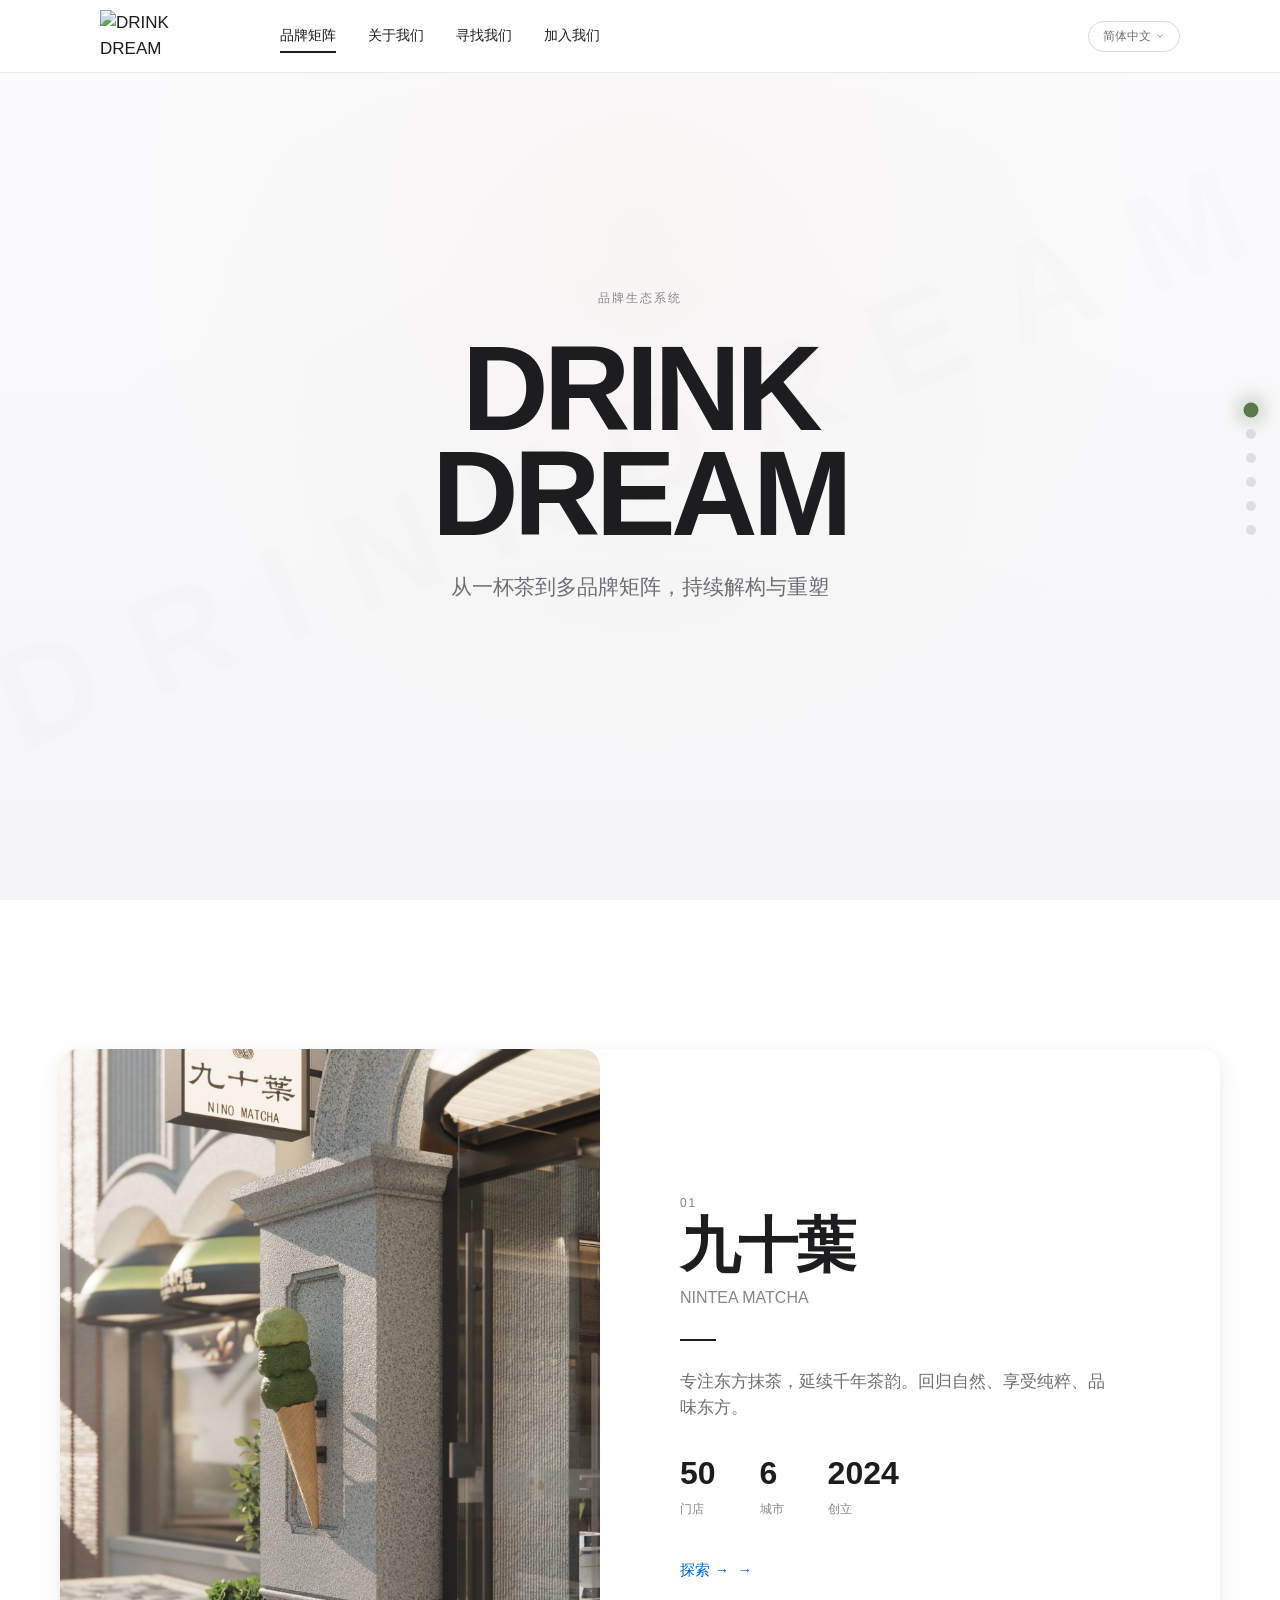
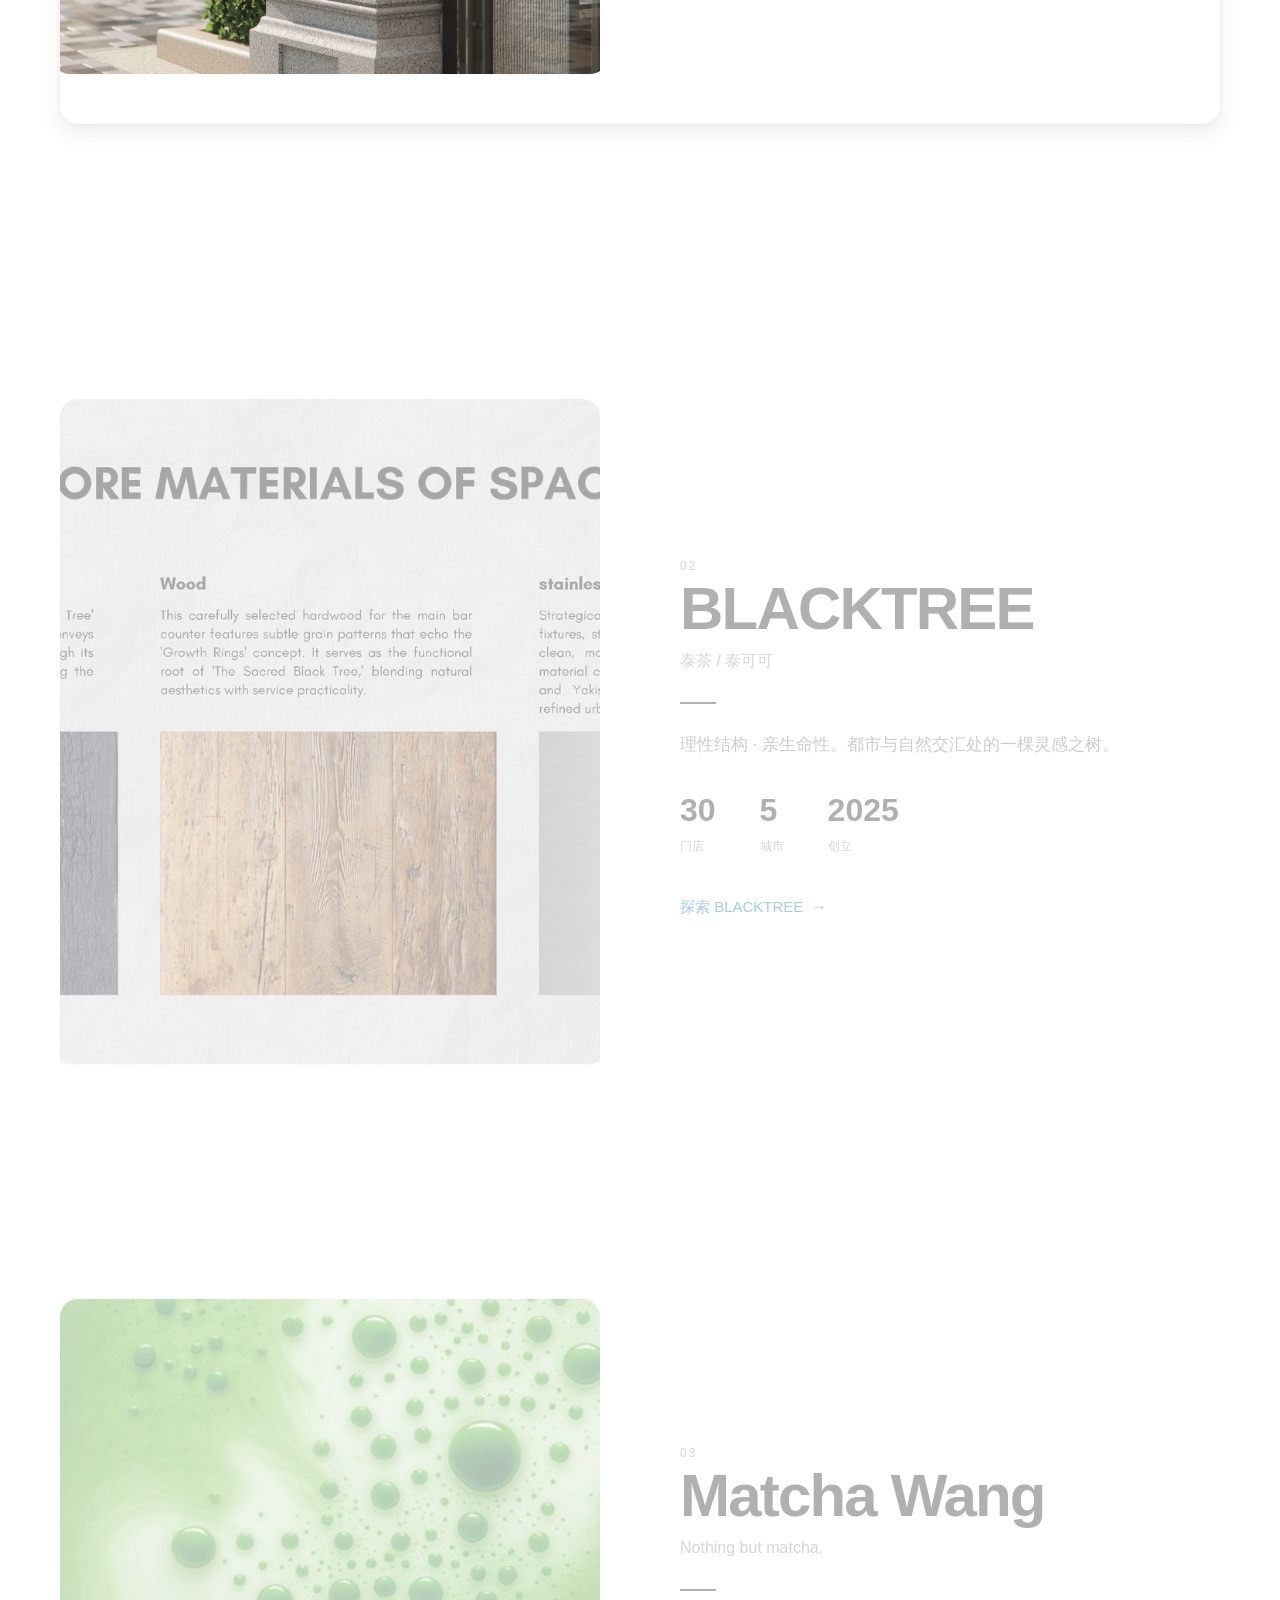
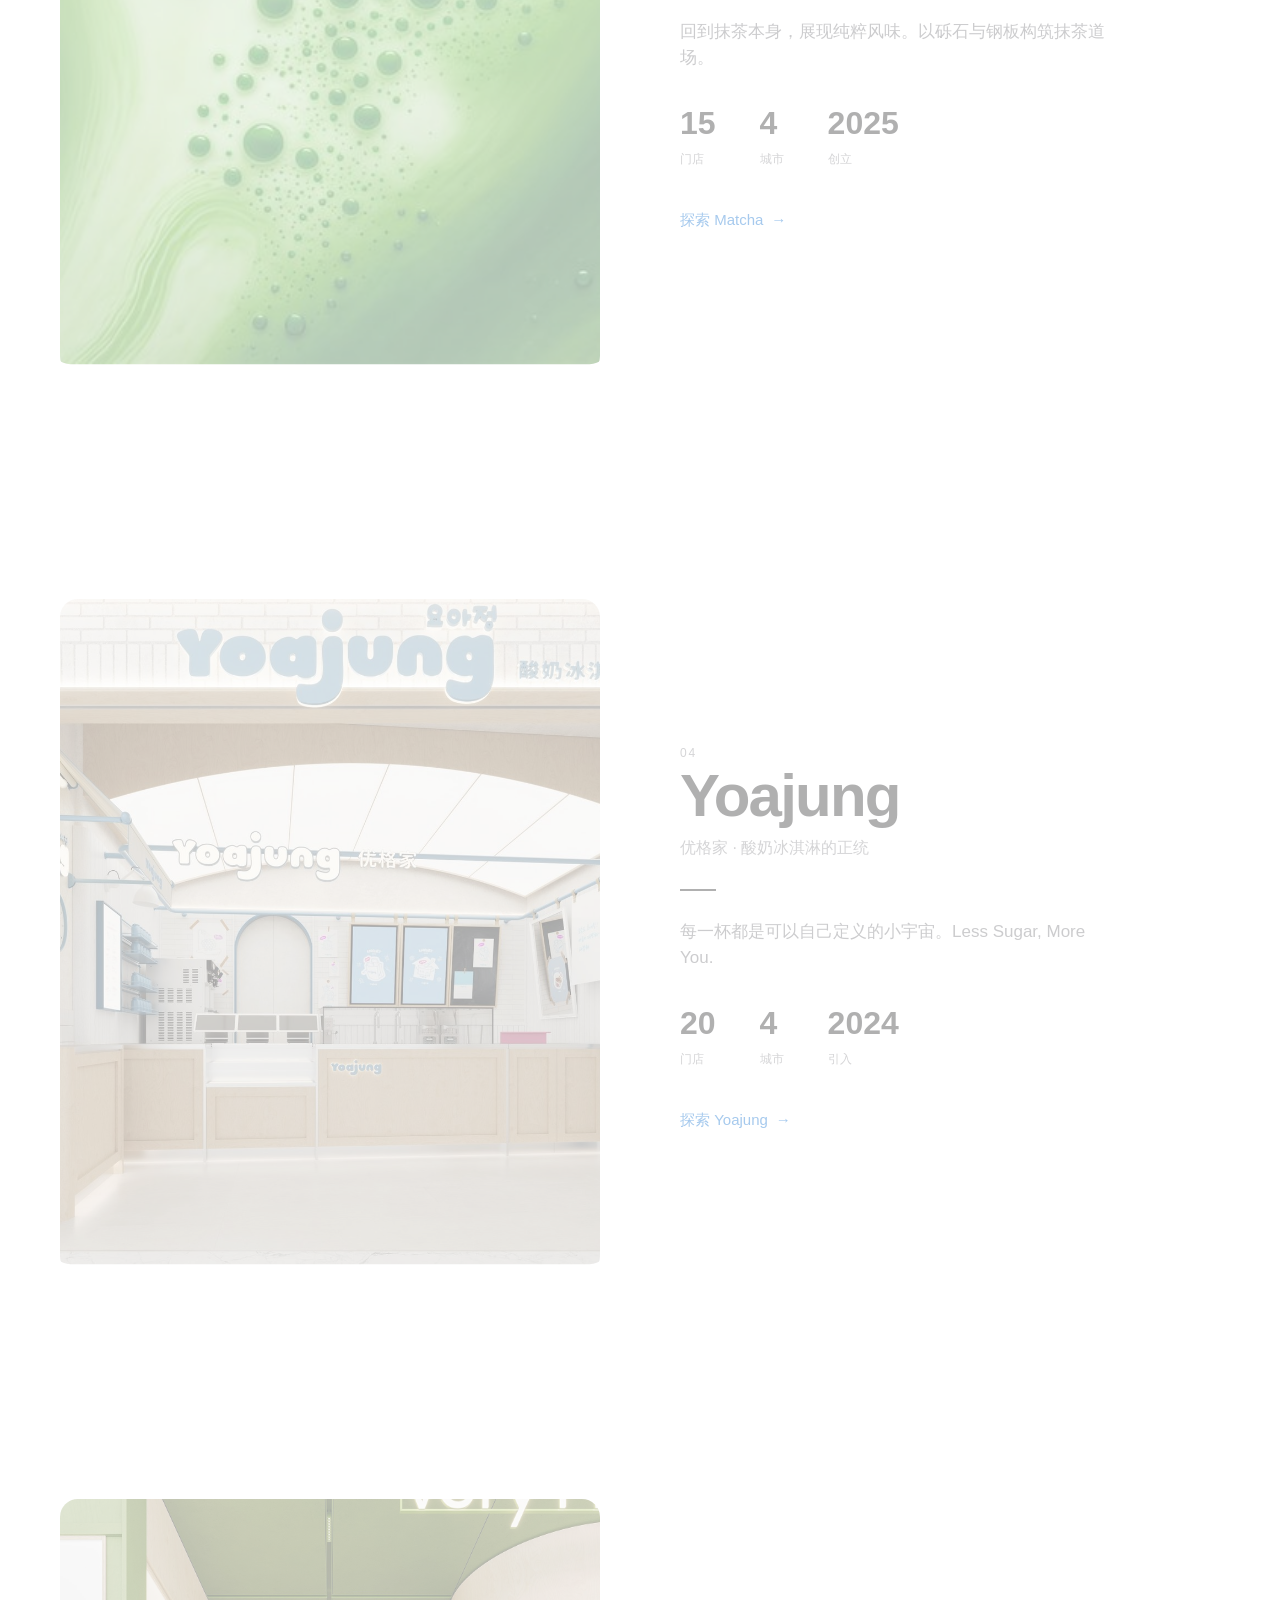
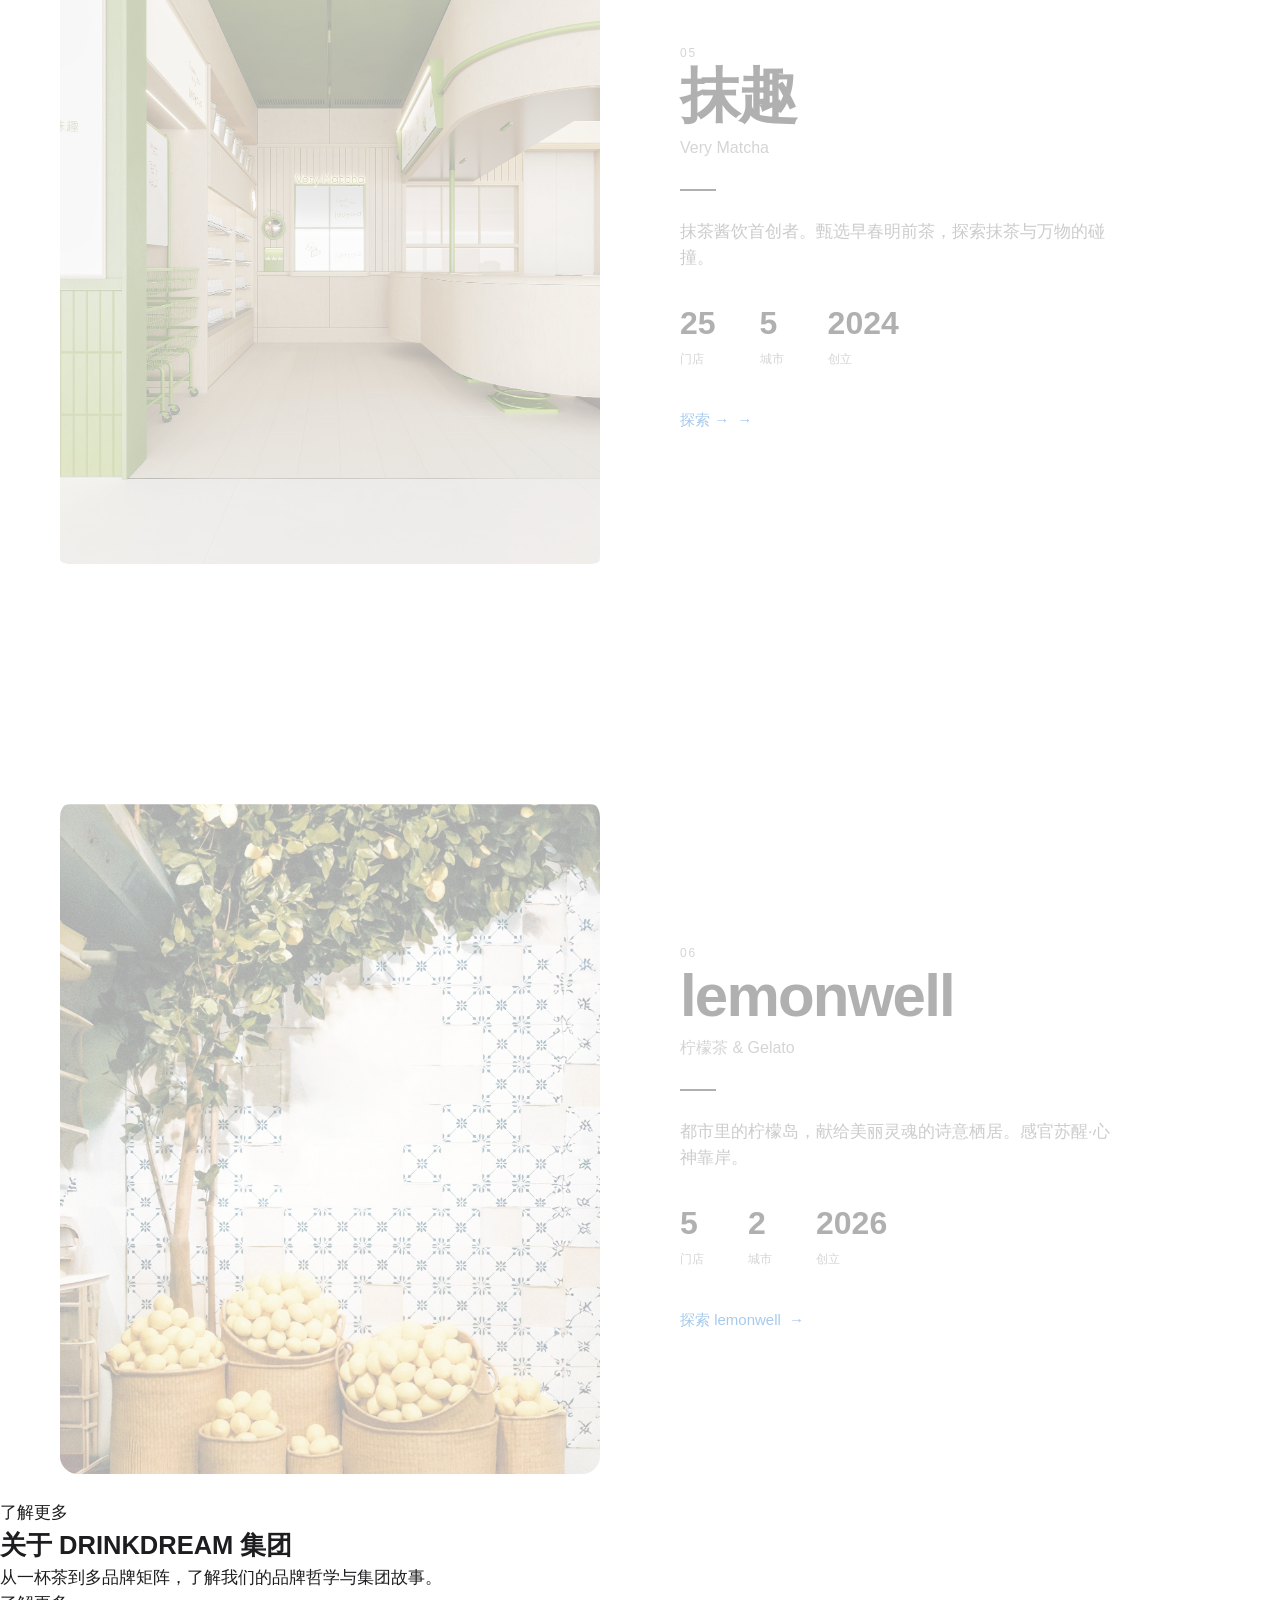
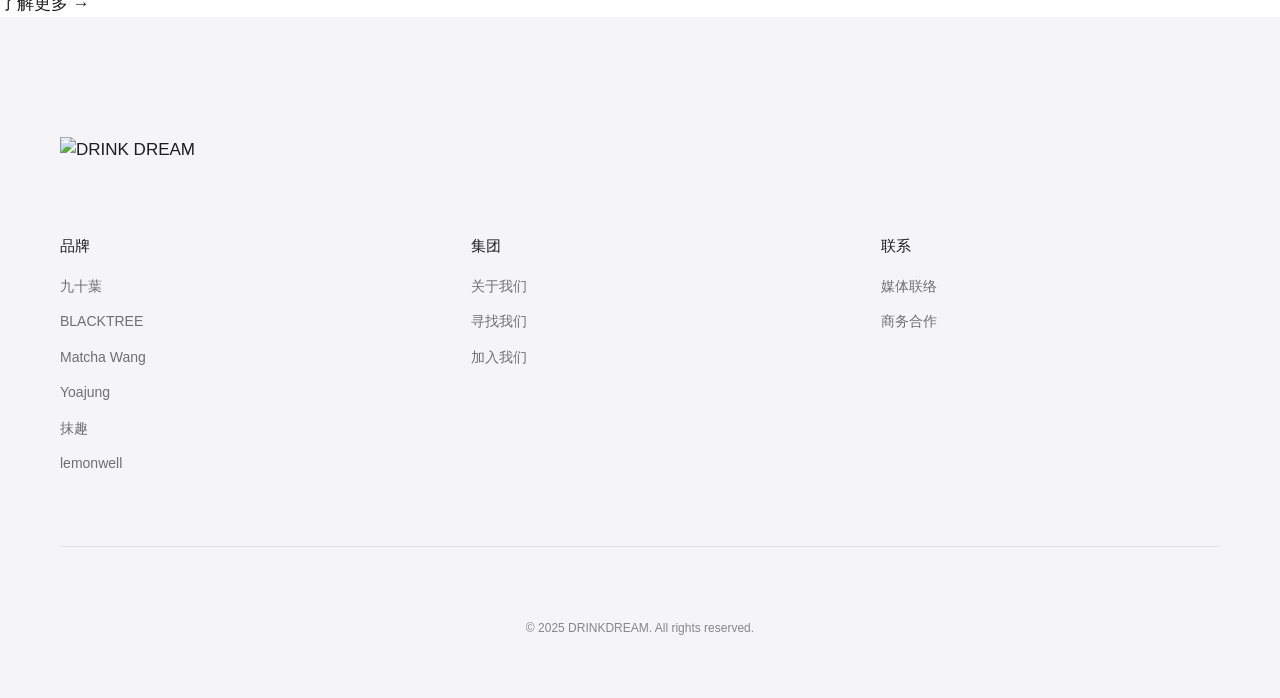
==== commit 2bc537ab: "Homepage slim + enhanced interactions" ====
--- a/index.html
+++ b/index.html
@@ -14,10 +14,15 @@
 <!-- Cursor Glow -->
 <div class="cursor-glow" id="cursor-glow"></div>
 
-<!-- Progress Ring Nav -->
+<!-- Progress Bar -->
+<div class="progress-bar" id="progress-bar"></div>
+
+<!-- Ring Nav -->
 <nav class="ring-nav" id="ring-nav">
-  <div class="ring-progress"><svg viewBox="0 0 40 40"><circle cx="20" cy="20" r="17" fill="none" stroke="rgba(0,0,0,.1)" stroke-width="1.5"/><circle cx="20" cy="20" r="17" fill="none" stroke="#111" stroke-width="1.5" stroke-dasharray="106.8" stroke-dashoffset="106.8" id="ring-fill" stroke-linecap="round"/></svg></div>
-  <a href="#stack-jiushiye" class="ring-dot active" data-label="九十葉" style="--dot:#5A7A4B"></a>
+  <div class="ring-track">
+    <svg viewBox="0 0 40 40"><circle cx="20" cy="20" r="17" fill="none" stroke="rgba(0,0,0,.08)" stroke-width="1.2"/><circle cx="20" cy="20" r="17" fill="none" stroke="#1D1D1F" stroke-width="1.2" stroke-dasharray="106.8" stroke-dashoffset="106.8" id="ring-fill" stroke-linecap="round"/></svg>
+  </div>
+  <a href="#stack-jiushiye" class="ring-dot" data-label="九十葉" style="--dot:#5A7A4B"></a>
   <a href="#stack-blacktree" class="ring-dot" data-label="BLACKTREE" style="--dot:#2C241E"></a>
   <a href="#stack-matcha" class="ring-dot" data-label="Matcha Wang" style="--dot:#4A7A3B"></a>
   <a href="#stack-yoajung" class="ring-dot" data-label="Yoajung" style="--dot:#7BAFD4"></a>
@@ -52,52 +57,14 @@
         <span class="hero-line">DRINK</span>
         <span class="hero-line">DREAM</span>
       </h1>
-      <p class="hero-sub" data-reveal>从一杯茶到多品牌矩阵，持续解构与重塑</p>
+      <p class="hero-sub" data-reveal>从一杯茶到多品牌矩阵</p>
     </div>
     <div class="hero-scroll-indicator">
-      <div class="scroll-line"></div>
+      <div class="scroll-arrow"></div>
     </div>
   </section>
 
-  <!-- ═══════ 集团宣言 ═══════ -->
-  <section class="manifesto-section" id="manifesto">
-    <div class="manifesto-inner">
-      <div class="manifesto-item" data-reveal>
-        <span class="m-num">01</span>
-        <h2>DRINKDREAM, From Shanghai.</h2>
-        <p>2025年成立于上海，整合品牌孵化、投资、代理、经营、管理于一体的综合服务型集团。</p>
-      </div>
-      <div class="manifesto-item" data-reveal>
-        <span class="m-num">02</span>
-        <h2>它诞生于对司空见惯的「饮用」行为的彻底反叛</h2>
-        <p>Born from a radical rebellion against the mundane act of drinking.</p>
-      </div>
-      <div class="manifesto-item" data-reveal>
-        <span class="m-num">03</span>
-        <h2>根植于——Tea、Ice Cream、Gelato、Coffee</h2>
-        <p>Rooted in the craft of fresh beverages.</p>
-      </div>
-      <div class="manifesto-item" data-reveal>
-        <span class="m-num">04</span>
-        <h2>从一杯茶到多品牌矩阵，持续解构与重塑</h2>
-        <p>From one cup to many brands, exploring all directions.</p>
-      </div>
-    </div>
-  </section>
-
-  <!-- ═══════ 集团介绍 ═══════ -->
-  <section class="intro-section" id="intro">
-    <div class="intro-content" data-reveal>
-      <p class="section-label">GROUP INTRODUCTION</p>
-      <h2>我们不只创造品牌，我们在定义新式现制饮的未来图景</h2>
-      <div class="intro-text">
-        <p>DrinkDream饮之梦品牌管理公司，旗下孵化九十叶、Black Tree、泰柯茶园、抹趣、Matcha Wang 等多家连锁轻餐品牌，现已布局北京、上海、深圳、杭州、苏州、广州等国内多个一线、新一线城市核心商圈。</p>
-        <p>我们构建了从产品灵感、品牌战略、营销增长到供应链及资本运作的完整赋能体系，将每一个创意火花系统性地淬炼为具备长期生命力的商业品牌。</p>
-      </div>
-    </div>
-  </section>
-
-  <!-- ═══════ 品牌堆叠区 ═══════ -->
+  <!-- ═══════ 品牌堆叠 ═══════ -->
   <div class="stack-container" id="stack-container">
 
     <!-- 九十葉 -->
@@ -107,21 +74,20 @@
           <div class="stack-image-wrapper">
             <div class="stack-image" style="background-image:url('images/jiushiye_hero.jpg')"></div>
           </div>
-        </div>
-        <div class="stack-info">
-          <div class="stack-inner">
-            <span class="stack-num">01</span>
-            <h2 class="stack-name">九十葉</h2>
-            <p class="stack-en">NINTEA MATCHA</p>
-            <div class="stack-line"></div>
-            <p class="stack-desc">专注东方抹茶，延续千年茶韵。一抹茶，还原自然的纯粹。回归自然、享受纯粹、品味东方。</p>
-            <div class="stack-stats">
-              <div class="stat"><strong data-count="50">0</strong><span>门店</span></div>
-              <div class="stat"><strong data-count="6">0</strong><span>城市</span></div>
-              <div class="stat"><strong>2024</strong><span>创立</span></div>
-            </div>
-            <a class="stack-cta magnetic" href="jiushiye.html">探索九十葉 <span>→</span></a>
-          </div>
+          <div class="stack-glow" style="--glow:rgba(90,122,75,.12)"></div>
+        </div>
+        <div class="stack-info">
+          <span class="stack-num">01</span>
+          <h2 class="stack-name">九十葉</h2>
+          <p class="stack-en">NINTEA MATCHA</p>
+          <div class="stack-line"></div>
+          <p class="stack-desc">专注东方抹茶，延续千年茶韵。回归自然、享受纯粹、品味东方。</p>
+          <div class="stack-stats">
+            <div class="stat"><strong data-count="50">0</strong><span>门店</span></div>
+            <div class="stat"><strong data-count="6">0</strong><span>城市</span></div>
+            <div class="stat"><strong>2024</strong><span>创立</span></div>
+          </div>
+          <a class="stack-cta" href="jiushiye.html">探索九十葉 <span class="arrow">→</span></a>
         </div>
       </div>
     </section>
@@ -133,21 +99,20 @@
           <div class="stack-image-wrapper">
             <div class="stack-image" style="background-image:url('images/blacktree_hero.jpg')"></div>
           </div>
-        </div>
-        <div class="stack-info">
-          <div class="stack-inner">
-            <span class="stack-num">02</span>
-            <h2 class="stack-name">BLACKTREE</h2>
-            <p class="stack-en">泰茶 / 泰可可</p>
-            <div class="stack-line"></div>
-            <p class="stack-desc">理性结构 · 亲生命性 · 灵感生长。都市与自然交汇处的一棵灵感之树，传递泰国茶文化的悠闲与精致。</p>
-            <div class="stack-stats">
-              <div class="stat"><strong data-count="30">0</strong><span>门店</span></div>
-              <div class="stat"><strong data-count="5">0</strong><span>城市</span></div>
-              <div class="stat"><strong>2025</strong><span>创立</span></div>
-            </div>
-            <a class="stack-cta magnetic" href="blacktree.html">探索 BLACKTREE <span>→</span></a>
-          </div>
+          <div class="stack-glow" style="--glow:rgba(44,36,30,.1)"></div>
+        </div>
+        <div class="stack-info">
+          <span class="stack-num">02</span>
+          <h2 class="stack-name">BLACKTREE</h2>
+          <p class="stack-en">泰茶 / 泰可可</p>
+          <div class="stack-line"></div>
+          <p class="stack-desc">理性结构 · 亲生命性。都市与自然交汇处的一棵灵感之树。</p>
+          <div class="stack-stats">
+            <div class="stat"><strong data-count="30">0</strong><span>门店</span></div>
+            <div class="stat"><strong data-count="5">0</strong><span>城市</span></div>
+            <div class="stat"><strong>2025</strong><span>创立</span></div>
+          </div>
+          <a class="stack-cta" href="blacktree.html">探索 BLACKTREE <span class="arrow">→</span></a>
         </div>
       </div>
     </section>
@@ -159,21 +124,20 @@
           <div class="stack-image-wrapper">
             <div class="stack-image" style="background-image:url('images/matchawang_hero.jpg')"></div>
           </div>
-        </div>
-        <div class="stack-info">
-          <div class="stack-inner">
-            <span class="stack-num">03</span>
-            <h2 class="stack-name">Matcha Wang</h2>
-            <p class="stack-en">Nothing but matcha.</p>
-            <div class="stack-line"></div>
-            <p class="stack-desc">回到抹茶本身，展现纯粹风味与深邃层次。以砾石、钢板与混凝土构筑抹茶道场，完成味觉修行。</p>
-            <div class="stack-stats">
-              <div class="stat"><strong data-count="15">0</strong><span>门店</span></div>
-              <div class="stat"><strong data-count="4">0</strong><span>城市</span></div>
-              <div class="stat"><strong>2025</strong><span>创立</span></div>
-            </div>
-            <a class="stack-cta magnetic" href="matcha-wang.html">探索 Matcha Wang <span>→</span></a>
-          </div>
+          <div class="stack-glow" style="--glow:rgba(74,122,59,.12)"></div>
+        </div>
+        <div class="stack-info">
+          <span class="stack-num">03</span>
+          <h2 class="stack-name">Matcha Wang</h2>
+          <p class="stack-en">Nothing but matcha.</p>
+          <div class="stack-line"></div>
+          <p class="stack-desc">回到抹茶本身，展现纯粹风味。以砾石与钢板构筑抹茶道场。</p>
+          <div class="stack-stats">
+            <div class="stat"><strong data-count="15">0</strong><span>门店</span></div>
+            <div class="stat"><strong data-count="4">0</strong><span>城市</span></div>
+            <div class="stat"><strong>2025</strong><span>创立</span></div>
+          </div>
+          <a class="stack-cta" href="matcha-wang.html">探索 Matcha Wang <span class="arrow">→</span></a>
         </div>
       </div>
     </section>
@@ -185,21 +149,20 @@
           <div class="stack-image-wrapper">
             <div class="stack-image" style="background-image:url('images/yoajung_hero.jpg')"></div>
           </div>
-        </div>
-        <div class="stack-info">
-          <div class="stack-inner">
-            <span class="stack-num">04</span>
-            <h2 class="stack-name">Yoajung</h2>
-            <p class="stack-en">优格家 · 酸奶冰淇淋的正统</p>
-            <div class="stack-line"></div>
-            <p class="stack-desc">每一杯 Yoajung 都是可以自己定义的小宇宙。Less Sugar, More You。为 DRINKDREAM 接驳世界。</p>
-            <div class="stack-stats">
-              <div class="stat"><strong data-count="20">0</strong><span>门店</span></div>
-              <div class="stat"><strong data-count="4">0</strong><span>城市</span></div>
-              <div class="stat"><strong>2024</strong><span>引入</span></div>
-            </div>
-            <a class="stack-cta magnetic" href="yoajung.html">探索 Yoajung <span>→</span></a>
-          </div>
+          <div class="stack-glow" style="--glow:rgba(123,175,212,.12)"></div>
+        </div>
+        <div class="stack-info">
+          <span class="stack-num">04</span>
+          <h2 class="stack-name">Yoajung</h2>
+          <p class="stack-en">优格家 · 酸奶冰淇淋的正统</p>
+          <div class="stack-line"></div>
+          <p class="stack-desc">每一杯都是可以自己定义的小宇宙。Less Sugar, More You.</p>
+          <div class="stack-stats">
+            <div class="stat"><strong data-count="20">0</strong><span>门店</span></div>
+            <div class="stat"><strong data-count="4">0</strong><span>城市</span></div>
+            <div class="stat"><strong>2024</strong><span>引入</span></div>
+          </div>
+          <a class="stack-cta" href="yoajung.html">探索 Yoajung <span class="arrow">→</span></a>
         </div>
       </div>
     </section>
@@ -211,21 +174,20 @@
           <div class="stack-image-wrapper">
             <div class="stack-image" style="background-image:url('images/moqu_hero.jpg')"></div>
           </div>
-        </div>
-        <div class="stack-info">
-          <div class="stack-inner">
-            <span class="stack-num">05</span>
-            <h2 class="stack-name">抹趣</h2>
-            <p class="stack-en">Very Matcha</p>
-            <div class="stack-line"></div>
-            <p class="stack-desc">抹茶酱饮首创者。百倍茶汤只取一抹精华，甄选早春明前茶，执着于探索抹茶与世间万物碰撞的无限可能。</p>
-            <div class="stack-stats">
-              <div class="stat"><strong data-count="25">0</strong><span>门店</span></div>
-              <div class="stat"><strong data-count="5">0</strong><span>城市</span></div>
-              <div class="stat"><strong>2024</strong><span>创立</span></div>
-            </div>
-            <a class="stack-cta magnetic" href="moqu.html">探索抹趣 <span>→</span></a>
-          </div>
+          <div class="stack-glow" style="--glow:rgba(90,156,92,.12)"></div>
+        </div>
+        <div class="stack-info">
+          <span class="stack-num">05</span>
+          <h2 class="stack-name">抹趣</h2>
+          <p class="stack-en">Very Matcha</p>
+          <div class="stack-line"></div>
+          <p class="stack-desc">抹茶酱饮首创者。甄选早春明前茶，探索抹茶与万物的碰撞。</p>
+          <div class="stack-stats">
+            <div class="stat"><strong data-count="25">0</strong><span>门店</span></div>
+            <div class="stat"><strong data-count="5">0</strong><span>城市</span></div>
+            <div class="stat"><strong>2024</strong><span>创立</span></div>
+          </div>
+          <a class="stack-cta" href="moqu.html">探索抹趣 <span class="arrow">→</span></a>
         </div>
       </div>
     </section>
@@ -237,90 +199,32 @@
           <div class="stack-image-wrapper">
             <div class="stack-image" style="background-image:url('images/lemonwell_hero.jpg')"></div>
           </div>
-        </div>
-        <div class="stack-info">
-          <div class="stack-inner">
-            <span class="stack-num">06</span>
-            <h2 class="stack-name">lemonwell</h2>
-            <p class="stack-en">柠檬茶 & Gelato</p>
-            <div class="stack-line"></div>
-            <p class="stack-desc">都市里的柠檬岛，献给美丽灵魂的诗意栖居。循着柠檬香气，构筑一处让感官苏醒的岛屿时光。</p>
-            <div class="stack-stats">
-              <div class="stat"><strong data-count="5">0</strong><span>门店</span></div>
-              <div class="stat"><strong data-count="2">0</strong><span>城市</span></div>
-              <div class="stat"><strong>2026</strong><span>创立</span></div>
-            </div>
-            <a class="stack-cta magnetic" href="lemonwell.html">探索 lemonwell <span>→</span></a>
-          </div>
-        </div>
-      </div>
-    </section>
-
-  </div>
-
-  <!-- ═══════ Metrics ═══════ -->
-  <section class="metrics-strip">
-    <div class="metric-item" data-reveal><span>深耕甜品市场</span><strong data-count="10">0</strong><em>年</em></div>
-    <div class="metric-item" data-reveal><span>直营门店超过</span><strong data-count="200">0</strong><em>家</em></div>
-    <div class="metric-item" data-reveal><span>门店总营收</span><strong data-count="10">0</strong><em>亿</em></div>
-    <div class="metric-item" data-reveal><span>特许经营门店</span><strong data-count="500">0</strong><em>家</em></div>
-    <div class="metric-item" data-reveal><span>管理人员超</span><strong data-count="800">0</strong><em>人</em></div>
-  </section>
-
-  <!-- ═══════ 核心价值观 ═══════ -->
-  <section class="values-section">
-    <p class="section-label" data-reveal>CORE VALUES</p>
-    <h2 class="values-title" data-reveal>核心价值观</h2>
-    <div class="values-grid">
-      <div class="value-card" data-reveal><span class="vc-icon">✦</span><h3>创新</h3><p>构建从产品灵感到商业品牌的完整赋能体系</p></div>
-      <div class="value-card" data-reveal><span class="vc-icon">⚡</span><h3>快</h3><p>以闪电路径覆盖市场，持续锻造尖刀品牌</p></div>
-      <div class="value-card" data-reveal><span class="vc-icon">◆</span><h3>卓越</h3><p>超越峰值，创造记忆。定义高品质餐饮新体验</p></div>
-      <div class="value-card" data-reveal><span class="vc-icon">◎</span><h3>分享</h3><p>与超级合伙人构建共生根系统，为顶尖人才提供舞台</p></div>
-    </div>
-  </section>
-
-  <!-- ═══════ 媒体报道 ═══════ -->
-  <section class="media-section">
-    <p class="section-label" data-reveal>MEDIA COVERAGE</p>
-    <h2 class="values-title" data-reveal>媒体报道</h2>
-    <div class="media-grid">
-      <a href="https://www.qlwb.com.cn/detail/27465739.html" target="_blank" rel="noopener" class="media-card" data-reveal>
-        <span class="media-source">齐鲁晚报 · 央广网</span>
-        <h3>外国游客自发"种草"，上海如何接住流量？</h3>
-        <p>淮海路Matcha Wang门店前排起长队，"小羊抹茶"成为外国游客来沪必打卡的"社交货币"。</p>
-        <span class="media-link">阅读全文 →</span>
-      </a>
-      <a href="http://cn.chinadaily.com.cn/a/202604/08/WS69d61aa5a310942cc49a6d38.html" target="_blank" rel="noopener" class="media-card" data-reveal>
-        <span class="media-source">中国日报</span>
-        <h3>抹茶新体验：老外在沪排队"杀羊"</h3>
-        <p>上海Matcha Wang抹茶店前，外国游客长时间排队，只为完成"杀羊计划"——一口吞掉抹茶拿铁上的小羊奶泡。</p>
-        <span class="media-link">阅读全文 →</span>
-      </a>
-      <a href="https://m.bjnews.com.cn/detail/1775889676129806.html" target="_blank" rel="noopener" class="media-card" data-reveal>
-        <span class="media-source">新京报</span>
-        <h3>Drink Dream：从一杯茶的"叛逆"开始</h3>
-        <p>诞生于上海，深根现制饮品赛道超十年。重构都市人的味觉想象，把想象力装进杯子里。</p>
-        <span class="media-link">阅读全文 →</span>
-      </a>
-      <a href="https://caifuhao.eastmoney.com/news/20260527074920963955460" target="_blank" rel="noopener" class="media-card" data-reveal>
-        <span class="media-source">界面新闻 · 东方财富</span>
-        <h3>操盘九十葉等网红店的饮之梦集团是谁？</h3>
-        <p>深度解密饮之梦集团的品牌孵化方法论与快速扩张背后的流量打法。</p>
-        <span class="media-link">阅读全文 →</span>
-      </a>
-      <a href="https://new.qq.com/rain/a/20260708A04AVY00" target="_blank" rel="noopener" class="media-card" data-reveal>
-        <span class="media-source">腾讯新闻</span>
-        <h3>抹茶翻红，国产当道</h3>
-        <p>抹茶从小众猎奇变成大众熟悉的风味，九十葉复购率达65%，核心用户月均复购3次以上。</p>
-        <span class="media-link">阅读全文 →</span>
-      </a>
-      <a href="https://caifuhao.eastmoney.com/news/20260512104750637726480" target="_blank" rel="noopener" class="media-card" data-reveal>
-        <span class="media-source">东方财富</span>
-        <h3>抹茶火遍餐饮圈，中国产区只赚个辛苦钱？</h3>
-        <p>深入分析抹茶产业链：消费端火爆背后，饮之梦等头部孵化器如何抓住品类红利。</p>
-        <span class="media-link">阅读全文 →</span>
-      </a>
-    </div>
+          <div class="stack-glow" style="--glow:rgba(212,192,64,.12)"></div>
+        </div>
+        <div class="stack-info">
+          <span class="stack-num">06</span>
+          <h2 class="stack-name">lemonwell</h2>
+          <p class="stack-en">柠檬茶 & Gelato</p>
+          <div class="stack-line"></div>
+          <p class="stack-desc">都市里的柠檬岛，献给美丽灵魂的诗意栖居。感官苏醒·心神靠岸。</p>
+          <div class="stack-stats">
+            <div class="stat"><strong data-count="5">0</strong><span>门店</span></div>
+            <div class="stat"><strong data-count="2">0</strong><span>城市</span></div>
+            <div class="stat"><strong>2026</strong><span>创立</span></div>
+          </div>
+          <a class="stack-cta" href="lemonwell.html">探索 lemonwell <span class="arrow">→</span></a>
+        </div>
+      </div>
+    </section>
+
+  </div>
+
+  <!-- ═══════ Bridge ═══════ -->
+  <section class="bridge-section" data-reveal>
+    <p class="bridge-label">了解更多</p>
+    <h2 class="bridge-title">关于 DRINKDREAM 集团</h2>
+    <p class="bridge-desc">从一杯茶到多品牌矩阵，了解我们的品牌哲学与集团故事。</p>
+    <a class="bridge-cta" href="about.html">了解更多 <span class="arrow">→</span></a>
   </section>
 
 </main>
@@ -330,7 +234,7 @@
     <div class="footer-logo"><img src="https://www.drink-dream.com/images/logo-drinkdream.png" alt="DRINK DREAM"></div>
     <div class="footer-links">
       <div class="footer-col"><strong>品牌</strong><a href="jiushiye.html">九十葉</a><a href="blacktree.html">BLACKTREE</a><a href="matcha-wang.html">Matcha Wang</a><a href="yoajung.html">Yoajung</a><a href="moqu.html">抹趣</a><a href="lemonwell.html">lemonwell</a></div>
-      <div class="footer-col"><strong>集团</strong><a href="about.html">关于我们</a><a href="#">加入我们</a></div>
+      <div class="footer-col"><strong>集团</strong><a href="about.html">关于我们</a><a href="find-us.html">寻找我们</a><a href="#">加入我们</a></div>
       <div class="footer-col"><strong>联系</strong><a href="#">媒体联络</a><a href="#">商务合作</a></div>
     </div>
     <p class="footer-copy">&copy; 2025 DRINKDREAM. All rights reserved.</p>
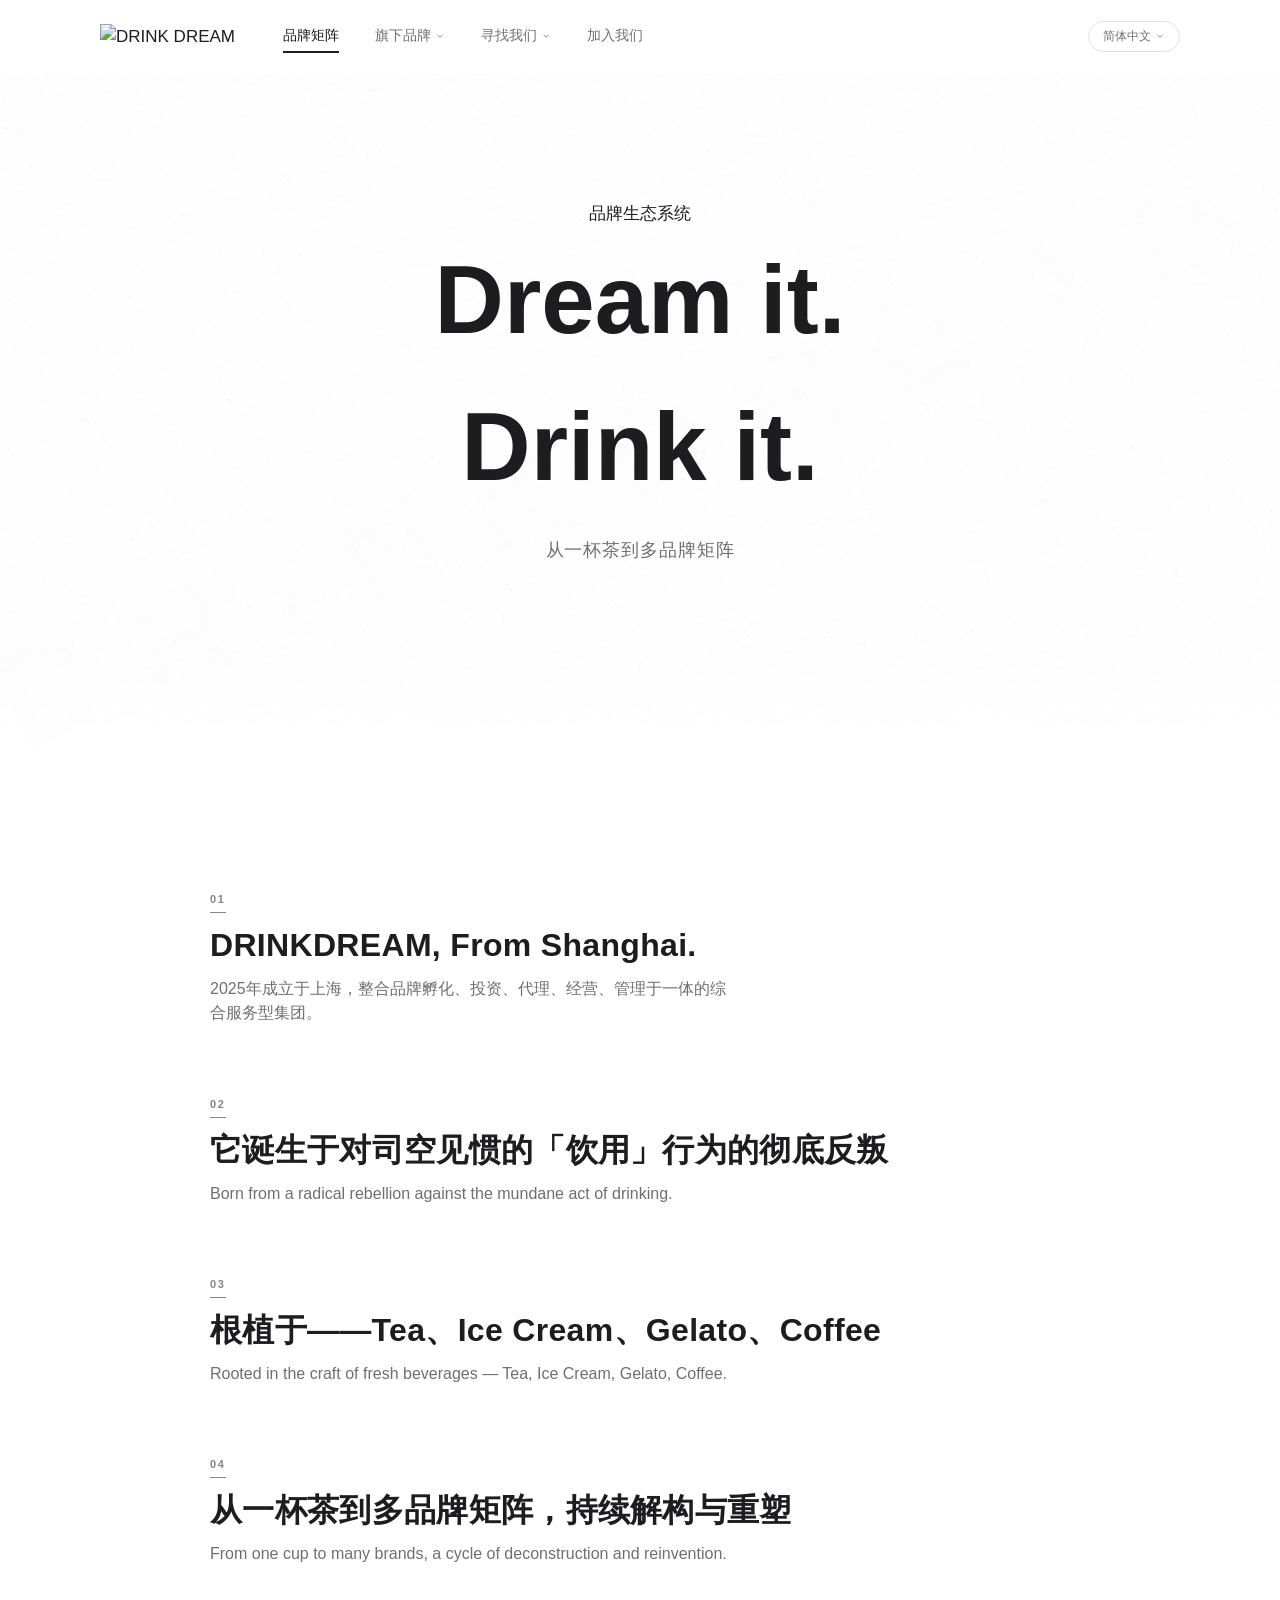
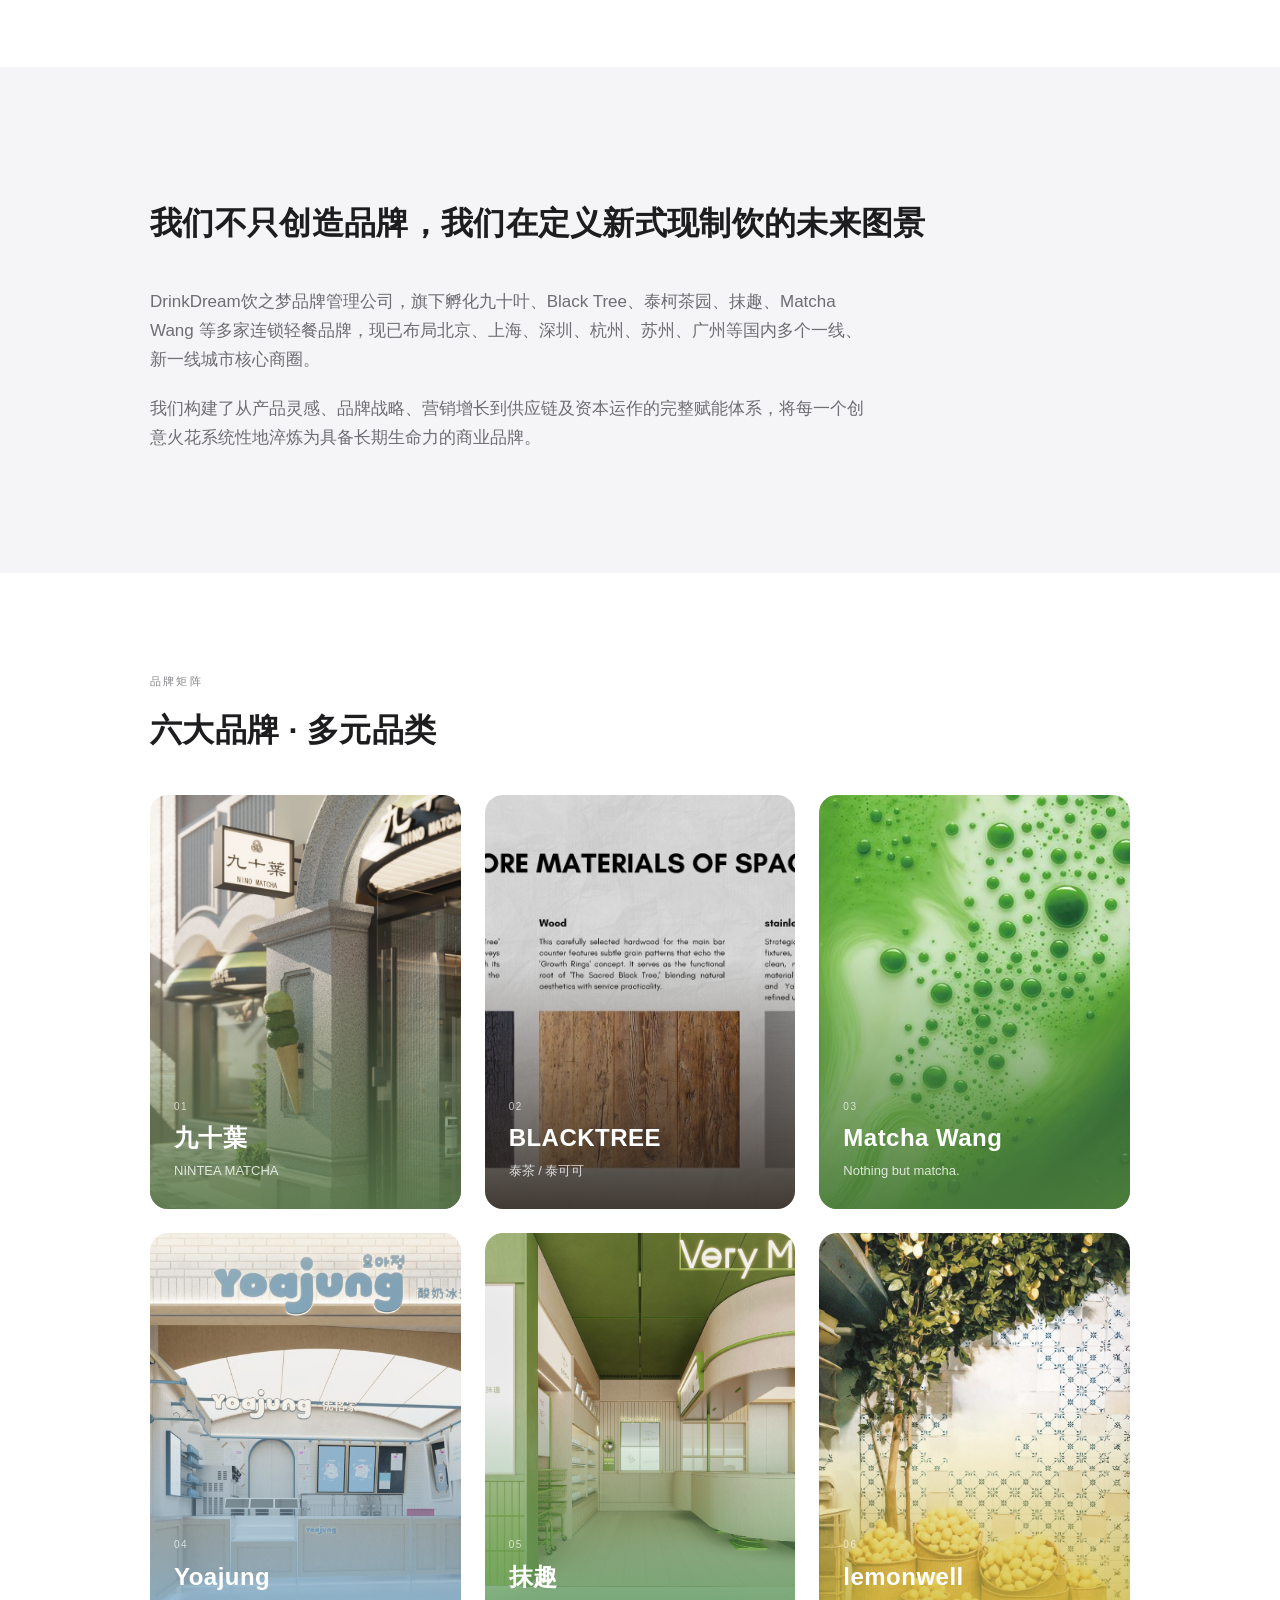
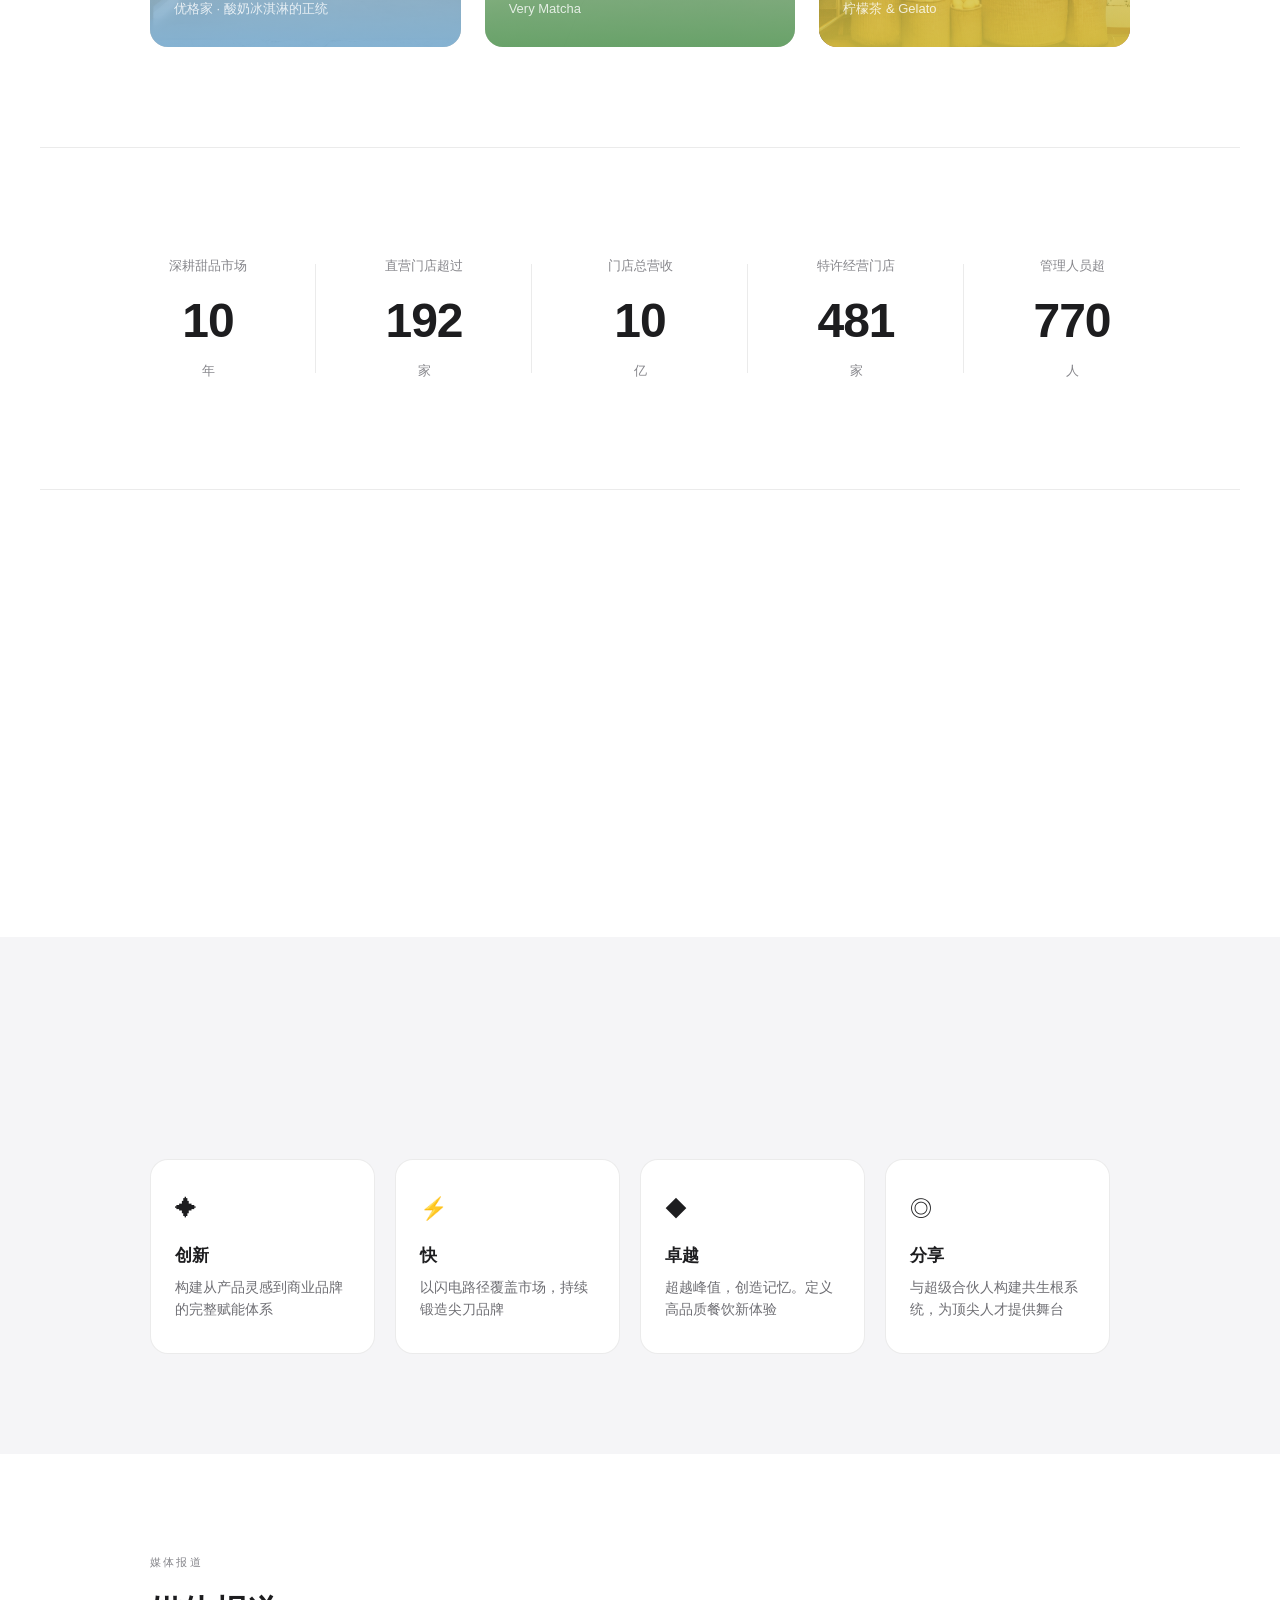
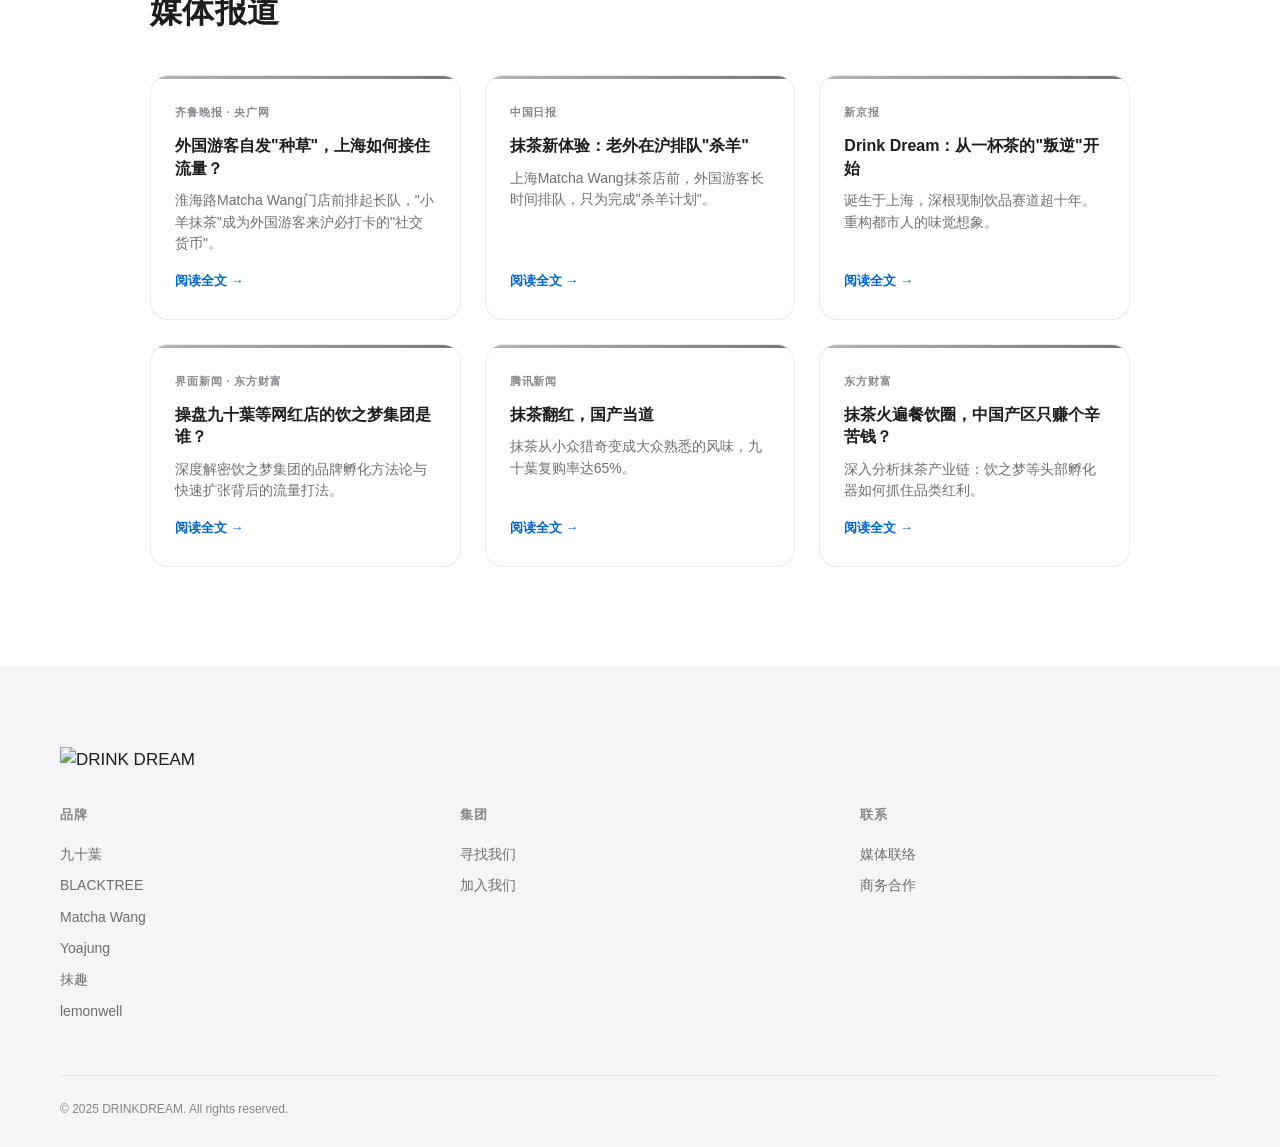
==== commit 7556b5c7: "Fix partner hover + flip CTA + enhanced effects" ====
--- a/index.html
+++ b/index.html
@@ -2,41 +2,39 @@
 <html lang="zh-CN">
 <head>
   <meta charset="UTF-8"><meta name="viewport" content="width=device-width, initial-scale=1.0">
-  <title>DRINKDREAM 饮之梦 — 品牌矩阵</title>
+  <title>DRINKDREAM 饮之梦 — About Us</title>
   <meta name="description" content="DRINKDREAM饮之梦品牌管理公司。从一杯茶到多品牌矩阵，持续解构与重塑。">
   <link rel="stylesheet" href="styles.css">
   <link rel="icon" href="https://www.drink-dream.com/images/logotitle.png" type="image/png">
-  <meta property="og:title" content="DRINKDREAM 饮之梦 — 品牌矩阵">
+  <meta property="og:title" content="DRINKDREAM 饮之梦">
   <meta property="og:description" content="从一杯茶到多品牌矩阵，持续解构与重塑。">
 </head>
 <body>
-
-<!-- Cursor Glow -->
-<div class="cursor-glow" id="cursor-glow"></div>
-
-<!-- Progress Bar -->
 <div class="progress-bar" id="progress-bar"></div>
-
-<!-- Ring Nav -->
-<nav class="ring-nav" id="ring-nav">
-  <div class="ring-track">
-    <svg viewBox="0 0 40 40"><circle cx="20" cy="20" r="17" fill="none" stroke="rgba(0,0,0,.08)" stroke-width="1.2"/><circle cx="20" cy="20" r="17" fill="none" stroke="#1D1D1F" stroke-width="1.2" stroke-dasharray="106.8" stroke-dashoffset="106.8" id="ring-fill" stroke-linecap="round"/></svg>
-  </div>
-  <a href="#stack-jiushiye" class="ring-dot" data-label="九十葉" style="--dot:#5A7A4B"></a>
-  <a href="#stack-blacktree" class="ring-dot" data-label="BLACKTREE" style="--dot:#2C241E"></a>
-  <a href="#stack-matcha" class="ring-dot" data-label="Matcha Wang" style="--dot:#4A7A3B"></a>
-  <a href="#stack-yoajung" class="ring-dot" data-label="Yoajung" style="--dot:#7BAFD4"></a>
-  <a href="#stack-moqu" class="ring-dot" data-label="抹趣" style="--dot:#5A9C5C"></a>
-  <a href="#stack-lemonwell" class="ring-dot" data-label="lemonwell" style="--dot:#D4C040"></a>
-</nav>
 
 <header class="site-header">
   <div class="header-inner">
     <a class="brand" href="index.html"><img src="https://www.drink-dream.com/images/logo.png" alt="DRINK DREAM"></a>
     <nav class="nav">
-      <a href="index.html" class="active">品牌矩阵</a>
-      <a href="about.html">关于我们</a>
-      <a href="find-us.html">寻找我们</a>
+      <a href="index.html" class="active">首页</a>
+      <div class="nav-dropdown">
+        <button class="nav-dropdown-toggle">旗下品牌 <svg width="10" height="10" viewBox="0 0 24 24" fill="none" stroke="currentColor" stroke-width="2"><polyline points="6 9 12 15 18 9"/></svg></button>
+        <div class="nav-dropdown-menu">
+          <a href="jiushiye.html">九十叶 <small>NINTEA MATCHA</small></a>
+          <a href="blacktree.html">黑树 <small>BLACKTREE</small></a>
+          <a href="matcha-wang.html">抹茶王 <small>Matcha Wang</small></a>
+          <a href="yoajung.html">优格家 <small>Yoajung</small></a>
+          <a href="moqu.html">抹趣 <small>Very Matcha</small></a>
+          <a href="lemonwell.html">柠檬岛 <small>lemonwell</small></a>
+        </div>
+      </div>
+      <div class="nav-dropdown">
+        <button class="nav-dropdown-toggle">寻找我们 <svg width="10" height="10" viewBox="0 0 24 24" fill="none" stroke="currentColor" stroke-width="2"><polyline points="6 9 12 15 18 9"/></svg></button>
+        <div class="nav-dropdown-menu">
+          <a href="find-us.html">门店地址</a>
+          <a href="#">媒体联系</a>
+        </div>
+      </div>
       <a href="#">加入我们</a>
     </nav>
     <button class="menu-toggle" aria-label="菜单">☰</button>
@@ -46,185 +44,260 @@
 <main>
 
   <!-- ═══════ Hero ═══════ -->
-  <section class="hero" id="hero">
-    <div class="hero-bg">
-      <div class="hero-blob hero-blob-1"></div>
-      <div class="hero-blob hero-blob-2"></div>
-    </div>
-    <div class="hero-content">
-      <p class="hero-eyebrow" data-reveal>BRAND ECOSYSTEM</p>
+  <section class="about-hero" style="background:linear-gradient(180deg,rgba(255,255,255,.88),rgba(255,255,255,.88)),url('images/drinkdream_about.jpg') center/cover no-repeat;">
+    <div class="about-hero-content">
+      <p class="hero-eyebrow" data-reveal>DRINKDREAM 饮之梦</p>
       <h1 class="hero-title" data-reveal>
-        <span class="hero-line">DRINK</span>
-        <span class="hero-line">DREAM</span>
+        <span class="hero-line">Dream it.</span>
+        <span class="hero-line">Drink it.</span>
       </h1>
-      <p class="hero-sub" data-reveal>从一杯茶到多品牌矩阵</p>
-    </div>
-    <div class="hero-scroll-indicator">
-      <div class="scroll-arrow"></div>
-    </div>
-  </section>
-
-  <!-- ═══════ 品牌堆叠 ═══════ -->
-  <div class="stack-container" id="stack-container">
-
-    <!-- 九十葉 -->
-    <section class="stack-section" id="stack-jiushiye" data-brand="jiushiye">
-      <div class="stack-card">
-        <div class="stack-visual">
-          <div class="stack-image-wrapper">
-            <div class="stack-image" style="background-image:url('images/jiushiye_hero.jpg')"></div>
-          </div>
-          <div class="stack-glow" style="--glow:rgba(90,122,75,.12)"></div>
-        </div>
-        <div class="stack-info">
-          <span class="stack-num">01</span>
-          <h2 class="stack-name">九十葉</h2>
-          <p class="stack-en">NINTEA MATCHA</p>
-          <div class="stack-line"></div>
-          <p class="stack-desc">专注东方抹茶，延续千年茶韵。回归自然、享受纯粹、品味东方。</p>
-          <div class="stack-stats">
-            <div class="stat"><strong data-count="50">0</strong><span>门店</span></div>
-            <div class="stat"><strong data-count="6">0</strong><span>城市</span></div>
-            <div class="stat"><strong>2024</strong><span>创立</span></div>
-          </div>
-          <a class="stack-cta" href="jiushiye.html">探索九十葉 <span class="arrow">→</span></a>
-        </div>
-      </div>
-    </section>
-
-    <!-- BLACKTREE -->
-    <section class="stack-section" id="stack-blacktree" data-brand="blacktree">
-      <div class="stack-card">
-        <div class="stack-visual">
-          <div class="stack-image-wrapper">
-            <div class="stack-image" style="background-image:url('images/blacktree_hero.jpg')"></div>
-          </div>
-          <div class="stack-glow" style="--glow:rgba(44,36,30,.1)"></div>
-        </div>
-        <div class="stack-info">
-          <span class="stack-num">02</span>
-          <h2 class="stack-name">BLACKTREE</h2>
-          <p class="stack-en">泰茶 / 泰可可</p>
-          <div class="stack-line"></div>
-          <p class="stack-desc">理性结构 · 亲生命性。都市与自然交汇处的一棵灵感之树。</p>
-          <div class="stack-stats">
-            <div class="stat"><strong data-count="30">0</strong><span>门店</span></div>
-            <div class="stat"><strong data-count="5">0</strong><span>城市</span></div>
-            <div class="stat"><strong>2025</strong><span>创立</span></div>
-          </div>
-          <a class="stack-cta" href="blacktree.html">探索 BLACKTREE <span class="arrow">→</span></a>
-        </div>
-      </div>
-    </section>
-
-    <!-- Matcha Wang -->
-    <section class="stack-section" id="stack-matcha" data-brand="matcha">
-      <div class="stack-card">
-        <div class="stack-visual">
-          <div class="stack-image-wrapper">
-            <div class="stack-image" style="background-image:url('images/matchawang_hero.jpg')"></div>
-          </div>
-          <div class="stack-glow" style="--glow:rgba(74,122,59,.12)"></div>
-        </div>
-        <div class="stack-info">
-          <span class="stack-num">03</span>
-          <h2 class="stack-name">Matcha Wang</h2>
-          <p class="stack-en">Nothing but matcha.</p>
-          <div class="stack-line"></div>
-          <p class="stack-desc">回到抹茶本身，展现纯粹风味。以砾石与钢板构筑抹茶道场。</p>
-          <div class="stack-stats">
-            <div class="stat"><strong data-count="15">0</strong><span>门店</span></div>
-            <div class="stat"><strong data-count="4">0</strong><span>城市</span></div>
-            <div class="stat"><strong>2025</strong><span>创立</span></div>
-          </div>
-          <a class="stack-cta" href="matcha-wang.html">探索 Matcha Wang <span class="arrow">→</span></a>
-        </div>
-      </div>
-    </section>
-
-    <!-- Yoajung -->
-    <section class="stack-section" id="stack-yoajung" data-brand="yoajung">
-      <div class="stack-card">
-        <div class="stack-visual">
-          <div class="stack-image-wrapper">
-            <div class="stack-image" style="background-image:url('images/yoajung_hero.jpg')"></div>
-          </div>
-          <div class="stack-glow" style="--glow:rgba(123,175,212,.12)"></div>
-        </div>
-        <div class="stack-info">
-          <span class="stack-num">04</span>
-          <h2 class="stack-name">Yoajung</h2>
-          <p class="stack-en">优格家 · 酸奶冰淇淋的正统</p>
-          <div class="stack-line"></div>
-          <p class="stack-desc">每一杯都是可以自己定义的小宇宙。Less Sugar, More You.</p>
-          <div class="stack-stats">
-            <div class="stat"><strong data-count="20">0</strong><span>门店</span></div>
-            <div class="stat"><strong data-count="4">0</strong><span>城市</span></div>
-            <div class="stat"><strong>2024</strong><span>引入</span></div>
-          </div>
-          <a class="stack-cta" href="yoajung.html">探索 Yoajung <span class="arrow">→</span></a>
-        </div>
-      </div>
-    </section>
-
-    <!-- 抹趣 -->
-    <section class="stack-section" id="stack-moqu" data-brand="moqu">
-      <div class="stack-card">
-        <div class="stack-visual">
-          <div class="stack-image-wrapper">
-            <div class="stack-image" style="background-image:url('images/moqu_hero.jpg')"></div>
-          </div>
-          <div class="stack-glow" style="--glow:rgba(90,156,92,.12)"></div>
-        </div>
-        <div class="stack-info">
-          <span class="stack-num">05</span>
-          <h2 class="stack-name">抹趣</h2>
-          <p class="stack-en">Very Matcha</p>
-          <div class="stack-line"></div>
-          <p class="stack-desc">抹茶酱饮首创者。甄选早春明前茶，探索抹茶与万物的碰撞。</p>
-          <div class="stack-stats">
-            <div class="stat"><strong data-count="25">0</strong><span>门店</span></div>
-            <div class="stat"><strong data-count="5">0</strong><span>城市</span></div>
-            <div class="stat"><strong>2024</strong><span>创立</span></div>
-          </div>
-          <a class="stack-cta" href="moqu.html">探索抹趣 <span class="arrow">→</span></a>
-        </div>
-      </div>
-    </section>
-
-    <!-- lemonwell -->
-    <section class="stack-section" id="stack-lemonwell" data-brand="lemonwell">
-      <div class="stack-card">
-        <div class="stack-visual">
-          <div class="stack-image-wrapper">
-            <div class="stack-image" style="background-image:url('images/lemonwell_hero.jpg')"></div>
-          </div>
-          <div class="stack-glow" style="--glow:rgba(212,192,64,.12)"></div>
-        </div>
-        <div class="stack-info">
-          <span class="stack-num">06</span>
-          <h2 class="stack-name">lemonwell</h2>
-          <p class="stack-en">柠檬茶 & Gelato</p>
-          <div class="stack-line"></div>
-          <p class="stack-desc">都市里的柠檬岛，献给美丽灵魂的诗意栖居。感官苏醒·心神靠岸。</p>
-          <div class="stack-stats">
-            <div class="stat"><strong data-count="5">0</strong><span>门店</span></div>
-            <div class="stat"><strong data-count="2">0</strong><span>城市</span></div>
-            <div class="stat"><strong>2026</strong><span>创立</span></div>
-          </div>
-          <a class="stack-cta" href="lemonwell.html">探索 lemonwell <span class="arrow">→</span></a>
-        </div>
-      </div>
-    </section>
-
-  </div>
-
-  <!-- ═══════ Bridge ═══════ -->
-  <section class="bridge-section" data-reveal>
-    <p class="bridge-label">了解更多</p>
-    <h2 class="bridge-title">关于 DRINKDREAM 集团</h2>
-    <p class="bridge-desc">从一杯茶到多品牌矩阵，了解我们的品牌哲学与集团故事。</p>
-    <a class="bridge-cta" href="about.html">了解更多 <span class="arrow">→</span></a>
+      <p class="hero-sub" data-reveal>从一杯茶到多品牌矩阵，持续解构与重塑</p>
+    </div>
+  </section>
+
+  <!-- ═══════ 宣言 ═══════ -->
+  <section class="about-manifesto">
+    <div class="manifesto-item" data-reveal><span class="m-num">01</span><h2>DRINKDREAM, From Shanghai.</h2><p>2025年成立于上海，整合品牌孵化、投资、代理、经营、管理于一体的综合服务型集团。</p></div>
+    <div class="manifesto-item" data-reveal><span class="m-num">02</span><h2>它诞生于对司空见惯的「饮用」行为的彻底反叛</h2><p>Born from a radical rebellion against the mundane act of drinking.</p></div>
+    <div class="manifesto-item" data-reveal><span class="m-num">03</span><h2>根植于——Tea、Ice Cream、Gelato、Coffee</h2><p>Rooted in the craft of fresh beverages — Tea, Ice Cream, Gelato, Coffee.</p></div>
+    <div class="manifesto-item" data-reveal><span class="m-num">04</span><h2>从一杯茶到多品牌矩阵，持续解构与重塑</h2><p>From one cup to many brands, a cycle of deconstruction and reinvention.</p></div>
+  </section>
+
+  <!-- ═══════ 集团介绍 ═══════ -->
+  <section class="brand-sect alt">
+    <div class="inner">
+      <p class="ssub" data-reveal>集团介绍</p>
+      <h2 data-reveal>我们不只创造品牌，我们在定义新式现制饮的未来图景</h2>
+      <div class="about-text-block" data-reveal>
+        <p>DrinkDream饮之梦品牌管理公司，旗下孵化九十叶、Black Tree、泰柯茶园、抹趣、Matcha Wang 等多家连锁轻餐品牌，现已布局北京、上海、深圳、杭州、苏州、广州等国内多个一线、新一线城市核心商圈。</p>
+        <p>我们构建了从产品灵感、品牌战略、营销增长到供应链及资本运作的完整赋能体系，将每一个创意火花系统性地淬炼为具备长期生命力的商业品牌。</p>
+      </div>
+    </div>
+  </section>
+
+  <!-- ═══════ 品牌矩阵 ═══════ -->
+  <section class="brand-sect" id="brand-grid">
+    <div class="inner">
+      <p class="ssub" data-reveal>品牌矩阵</p>
+      <h2 data-reveal>六大品牌 · 多元品类</h2>
+
+      <div class="flip-grid" data-reveal>
+        <!-- 九十葉 -->
+        <div class="flip-card" data-brand="jiushiye">
+          <div class="flip-inner">
+            <div class="flip-front" style="background-image:url('images/jiushiye_hero.jpg')">
+              <div class="flip-overlay" style="background:linear-gradient(180deg,transparent 40%,rgba(90,122,75,.88))"></div>
+              <div class="flip-front-info">
+                <span class="flip-num">01</span>
+                <h3>九十葉</h3>
+                <p>NINTEA MATCHA</p>
+              </div>
+            </div>
+            <div class="flip-back" style="background:linear-gradient(160deg,#F3F5F0,#E8EDE4)">
+              <div class="flip-back-content">
+                <span class="flip-num">01</span>
+                <h3>九十葉</h3>
+                <p>专注东方抹茶，延续千年茶韵。回归自然、享受纯粹、品味东方。全国覆盖25个省份，50+门店。</p>
+                <a href="jiushiye.html" class="flip-cta">了解更多 <span class="arrow">→</span></a>
+              </div>
+            </div>
+          </div>
+        </div>
+
+        <!-- BLACKTREE -->
+        <div class="flip-card" data-brand="blacktree">
+          <div class="flip-inner">
+            <div class="flip-front" style="background-image:url('images/blacktree_hero.jpg')">
+              <div class="flip-overlay" style="background:linear-gradient(180deg,transparent 40%,rgba(44,36,30,.88))"></div>
+              <div class="flip-front-info">
+                <span class="flip-num">02</span>
+                <h3>BLACKTREE</h3>
+                <p>泰茶 / 泰可可</p>
+              </div>
+            </div>
+            <div class="flip-back" style="background:linear-gradient(160deg,#F5F0ED,#E8DFD8)">
+              <div class="flip-back-content">
+                <span class="flip-num">02</span>
+                <h3>BLACKTREE</h3>
+                <p>理性结构 · 亲生命性。都市与自然交汇处的灵感之树，以黑金色调演绎泰式茶饮。30+门店覆盖5城。</p>
+                <a href="blacktree.html" class="flip-cta">了解更多 <span class="arrow">→</span></a>
+              </div>
+            </div>
+          </div>
+        </div>
+
+        <!-- Matcha Wang -->
+        <div class="flip-card" data-brand="matcha-wang">
+          <div class="flip-inner">
+            <div class="flip-front" style="background-image:url('images/matchawang_hero.jpg')">
+              <div class="flip-overlay" style="background:linear-gradient(180deg,transparent 40%,rgba(74,122,59,.88))"></div>
+              <div class="flip-front-info">
+                <span class="flip-num">03</span>
+                <h3>Matcha Wang</h3>
+                <p>Nothing but matcha.</p>
+              </div>
+            </div>
+            <div class="flip-back" style="background:linear-gradient(160deg,#F2F5F0,#E2E8DD)">
+              <div class="flip-back-content">
+                <span class="flip-num">03</span>
+                <h3>Matcha Wang</h3>
+                <p>回归抹茶本身，展现纯粹风味。抹茶道场·一期一会。小羊莉莉累计销量突破2万杯，外国游客必打卡。</p>
+                <a href="matcha-wang.html" class="flip-cta">了解更多 <span class="arrow">→</span></a>
+              </div>
+            </div>
+          </div>
+        </div>
+
+        <!-- Yoajung -->
+        <div class="flip-card" data-brand="yoajung">
+          <div class="flip-inner">
+            <div class="flip-front" style="background-image:url('images/yoajung_hero.jpg')">
+              <div class="flip-overlay" style="background:linear-gradient(180deg,transparent 40%,rgba(123,175,212,.88))"></div>
+              <div class="flip-front-info">
+                <span class="flip-num">04</span>
+                <h3>Yoajung</h3>
+                <p>优格家 · 酸奶冰淇淋的正统</p>
+              </div>
+            </div>
+            <div class="flip-back" style="background:linear-gradient(160deg,#F3F6FA,#E2EAF2)">
+              <div class="flip-back-content">
+                <span class="flip-num">04</span>
+                <h3>Yoajung</h3>
+                <p>每一杯都是可以自己定义的小宇宙。Less Sugar, More You。来自首尔的酸奶冰淇淋正统，20+门店。</p>
+                <a href="yoajung.html" class="flip-cta">了解更多 <span class="arrow">→</span></a>
+              </div>
+            </div>
+          </div>
+        </div>
+
+        <!-- 抹趣 -->
+        <div class="flip-card" data-brand="moqu">
+          <div class="flip-inner">
+            <div class="flip-front" style="background-image:url('images/moqu_hero.jpg')">
+              <div class="flip-overlay" style="background:linear-gradient(180deg,transparent 40%,rgba(90,156,92,.88))"></div>
+              <div class="flip-front-info">
+                <span class="flip-num">05</span>
+                <h3>抹趣</h3>
+                <p>Very Matcha</p>
+              </div>
+            </div>
+            <div class="flip-back" style="background:linear-gradient(160deg,#F3F6F3,#E5EFE5)">
+              <div class="flip-back-content">
+                <span class="flip-num">05</span>
+                <h3>抹趣</h3>
+                <p>抹茶酱饮首创者。甄选早春明前茶，百倍茶汤只取一抹精华。抹抹兽IP，25+门店覆盖5城。</p>
+                <a href="moqu.html" class="flip-cta">了解更多 <span class="arrow">→</span></a>
+              </div>
+            </div>
+          </div>
+        </div>
+
+        <!-- lemonwell -->
+        <div class="flip-card" data-brand="lemonwell">
+          <div class="flip-inner">
+            <div class="flip-front" style="background-image:url('images/lemonwell_hero.jpg')">
+              <div class="flip-overlay" style="background:linear-gradient(180deg,transparent 40%,rgba(212,192,64,.88))"></div>
+              <div class="flip-front-info">
+                <span class="flip-num">06</span>
+                <h3>lemonwell</h3>
+                <p>柠檬茶 & Gelato</p>
+              </div>
+            </div>
+            <div class="flip-back" style="background:linear-gradient(160deg,#FFFEF9,#F6F2DF)">
+              <div class="flip-back-content">
+                <span class="flip-num">06</span>
+                <h3>lemonwell</h3>
+                <p>都市里的柠檬岛，献给美丽灵魂的诗意栖居。柠檬茶与意式冰淇淋，南法美学灵感。</p>
+                <a href="lemonwell.html" class="flip-cta">了解更多 <span class="arrow">→</span></a>
+              </div>
+            </div>
+          </div>
+        </div>
+      </div>
+    </div>
+  </section>
+
+  <!-- ═══════ Metrics ═══════ -->
+  <section class="metrics-strip">
+    <div class="metric-item" data-reveal><span>深耕甜品市场</span><strong data-count="10">0</strong><em>年</em></div>
+    <div class="metric-item" data-reveal><span>直营门店超过</span><strong data-count="200">0</strong><em>家</em></div>
+    <div class="metric-item" data-reveal><span>门店总营收</span><strong data-count="10">0</strong><em>亿</em></div>
+    <div class="metric-item" data-reveal><span>特许经营门店</span><strong data-count="500">0</strong><em>家</em></div>
+    <div class="metric-item" data-reveal><span>管理人员超</span><strong data-count="800">0</strong><em>人</em></div>
+  </section>
+
+  <!-- ═══════ 战略合作伙伴 ═══════ -->
+  <section class="brand-sect">
+    <div class="inner">
+      <p class="ssub" data-reveal>战略合作伙伴</p>
+      <h2 data-reveal>与顶尖商业地标同行</h2>
+      <div class="partner-grid" data-reveal>
+        <div class="partner-item">恒隆</div><div class="partner-item">德基</div><div class="partner-item">万象城</div>
+        <div class="partner-item">龙湖</div><div class="partner-item">中环</div><div class="partner-item">K11</div>
+        <div class="partner-item">IFC</div><div class="partner-item">IFS</div><div class="partner-item">印象城</div>
+        <div class="partner-item">大悦城</div><div class="partner-item">凯德</div><div class="partner-item">新天地</div>
+      </div>
+    </div>
+  </section>
+
+  <!-- ═══════ 核心价值观 ═══════ -->
+  <section class="brand-sect alt">
+    <div class="inner">
+      <p class="ssub" data-reveal>核心价值观</p>
+      <h2 data-reveal>创新 · 快 · 卓越 · 分享</h2>
+      <div class="values-grid" data-reveal>
+        <div class="value-card"><span class="vc-icon">✦</span><h3>创新</h3><p>构建从产品灵感到商业品牌的完整赋能体系</p></div>
+        <div class="value-card"><span class="vc-icon">⚡</span><h3>快</h3><p>以闪电路径覆盖市场，持续锻造尖刀品牌</p></div>
+        <div class="value-card"><span class="vc-icon">◆</span><h3>卓越</h3><p>超越峰值，创造记忆。定义高品质餐饮新体验</p></div>
+        <div class="value-card"><span class="vc-icon">◎</span><h3>分享</h3><p>与超级合伙人构建共生根系统，为顶尖人才提供舞台</p></div>
+      </div>
+    </div>
+  </section>
+
+  <!-- ═══════ 媒体报道 ═══════ -->
+  <section class="brand-sect">
+    <div class="inner">
+      <p class="ssub" data-reveal>媒体报道</p>
+      <h2 data-reveal>媒体报道</h2>
+      <div class="media-grid">
+        <a href="https://www.qlwb.com.cn/detail/27465739.html" target="_blank" rel="noopener" class="media-card" data-reveal>
+          <span class="media-source">齐鲁晚报 · 央广网</span>
+          <h3>外国游客自发"种草"，上海如何接住流量？</h3>
+          <p>淮海路Matcha Wang门店前排起长队，"小羊抹茶"成为外国游客来沪必打卡的"社交货币"。</p>
+          <span class="media-link">阅读全文 →</span>
+        </a>
+        <a href="http://cn.chinadaily.com.cn/a/202604/08/WS69d61aa5a310942cc49a6d38.html" target="_blank" rel="noopener" class="media-card" data-reveal>
+          <span class="media-source">中国日报</span>
+          <h3>抹茶新体验：老外在沪排队"杀羊"</h3>
+          <p>上海Matcha Wang抹茶店前，外国游客长时间排队，只为完成"杀羊计划"。</p>
+          <span class="media-link">阅读全文 →</span>
+        </a>
+        <a href="https://m.bjnews.com.cn/detail/1775889676129806.html" target="_blank" rel="noopener" class="media-card" data-reveal>
+          <span class="media-source">新京报</span>
+          <h3>Drink Dream：从一杯茶的"叛逆"开始</h3>
+          <p>诞生于上海，深根现制饮品赛道超十年。重构都市人的味觉想象。</p>
+          <span class="media-link">阅读全文 →</span>
+        </a>
+        <a href="https://caifuhao.eastmoney.com/news/20260527074920963955460" target="_blank" rel="noopener" class="media-card" data-reveal>
+          <span class="media-source">界面新闻 · 东方财富</span>
+          <h3>操盘九十葉等网红店的饮之梦集团是谁？</h3>
+          <p>深度解密饮之梦集团的品牌孵化方法论与快速扩张背后的流量打法。</p>
+          <span class="media-link">阅读全文 →</span>
+        </a>
+        <a href="https://new.qq.com/rain/a/20260708A04AVY00" target="_blank" rel="noopener" class="media-card" data-reveal>
+          <span class="media-source">腾讯新闻</span>
+          <h3>抹茶翻红，国产当道</h3>
+          <p>抹茶从小众猎奇变成大众熟悉的风味，九十葉复购率达65%。</p>
+          <span class="media-link">阅读全文 →</span>
+        </a>
+        <a href="https://caifuhao.eastmoney.com/news/20260512104750637726480" target="_blank" rel="noopener" class="media-card" data-reveal>
+          <span class="media-source">东方财富</span>
+          <h3>抹茶火遍餐饮圈，中国产区只赚个辛苦钱？</h3>
+          <p>深入分析抹茶产业链：饮之梦等头部孵化器如何抓住品类红利。</p>
+          <span class="media-link">阅读全文 →</span>
+        </a>
+      </div>
+    </div>
   </section>
 
 </main>
@@ -234,7 +307,7 @@
     <div class="footer-logo"><img src="https://www.drink-dream.com/images/logo-drinkdream.png" alt="DRINK DREAM"></div>
     <div class="footer-links">
       <div class="footer-col"><strong>品牌</strong><a href="jiushiye.html">九十葉</a><a href="blacktree.html">BLACKTREE</a><a href="matcha-wang.html">Matcha Wang</a><a href="yoajung.html">Yoajung</a><a href="moqu.html">抹趣</a><a href="lemonwell.html">lemonwell</a></div>
-      <div class="footer-col"><strong>集团</strong><a href="about.html">关于我们</a><a href="find-us.html">寻找我们</a><a href="#">加入我们</a></div>
+      <div class="footer-col"><strong>集团</strong><a href="find-us.html">寻找我们</a><a href="#">加入我们</a></div>
       <div class="footer-col"><strong>联系</strong><a href="#">媒体联络</a><a href="#">商务合作</a></div>
     </div>
     <p class="footer-copy">&copy; 2025 DRINKDREAM. All rights reserved.</p>
--- a/styles.css
+++ b/styles.css
@@ -1,251 +1,312 @@
 /* ============================================================
-   DRINKDREAM V3 — Apple Design + Bilingual + Refined Layout
+   DRINKDREAM V3 — Premium Interactions & Dynamic Effects
    ============================================================ */
 :root{
   --bg:#fff;--bg-gray:#F5F5F7;--text:#1D1D1F;--text2:#6E6E73;--text3:#86868B;
   --link:#0066CC;--link-hover:#0077ED;--border:rgba(0,0,0,.08);
   --font:'PingFang SC','Hiragino Sans GB','Microsoft YaHei',sans-serif;
   --header-h:72px;--ease:cubic-bezier(.16,1,.3,1);
+  --spring:cubic-bezier(.22,.61,.36,1);
   --radius:18px;--pill:980px;
   --shadow:0 2px 8px rgba(0,0,0,.04),0 8px 24px rgba(0,0,0,.08);
-  --shadow-hover:0 4px 12px rgba(0,0,0,.06),0 12px 32px rgba(0,0,0,.12);
-  /* ── Generous side padding ── */
-  --px:60px;
-  --px-mobile:28px;
-  --content:980px;--content-lg:1200px;
+  --shadow-hover:0 4px 16px rgba(0,0,0,.06),0 16px 40px rgba(0,0,0,.12);
+  --px:60px;--px-mobile:28px;--content:980px;--content-lg:1200px;
 }
 *,*::before,*::after{box-sizing:border-box;margin:0;padding:0}
 html{scroll-behavior:smooth;-webkit-font-smoothing:antialiased;scroll-padding-top:var(--header-h)}
 body{font-family:var(--font);color:var(--text);background:var(--bg);line-height:1.53;font-size:17px;-webkit-user-select:none;user-select:none;overflow-x:hidden;position:relative}
-body::after{content:'DRINKDREAM';position:fixed;inset:0;pointer-events:none;z-index:9999;display:flex;align-items:center;justify-content:center;font-size:clamp(60px,12vw,140px);font-weight:900;color:rgba(0,0,0,.008);letter-spacing:.3em;transform:rotate(-22deg)}
+body::after{content:'DRINKDREAM';position:fixed;inset:0;pointer-events:none;z-index:9999;display:flex;align-items:center;justify-content:center;font-size:clamp(60px,12vw,140px);font-weight:900;color:rgba(0,0,0,.005);letter-spacing:.3em;transform:rotate(-22deg)}
 img{display:block;max-width:100%;-webkit-user-drag:none;pointer-events:none}
 a{color:inherit;text-decoration:none}
 @media(prefers-reduced-motion:reduce){*,*::before,*::after{animation-duration:.01ms!important;transition-duration:.01ms!important}}
 
-/* Progress Bar */
-.progress-bar{position:fixed;top:0;left:0;height:2px;background:var(--text);z-index:200;width:0;transition:width .1s linear}
+/* ═══════ Keyframes ═══════ */
+@keyframes blobFloat{0%,100%{transform:translate(0,0) scale(1)}25%{transform:translate(60px,-40px) scale(1.1)}50%{transform:translate(-30px,-20px) scale(.95)}75%{transform:translate(-50px,30px) scale(1.05)}}
+@keyframes scrollBounce{0%,100%{transform:translateY(0)}50%{transform:translateY(8px)}}
+@keyframes scrollDot{0%,100%{opacity:1;top:8px}50%{opacity:0;top:20px}}
+@keyframes pulse{0%,100%{transform:scale(1);opacity:1}50%{transform:scale(1.08);opacity:.7}}
+@keyframes shimmer{0%{background-position:-200% 0}100%{background-position:200% 0}}
+@keyframes floatUp{from{transform:translateY(60px);opacity:0}to{transform:translateY(0);opacity:1}}
+@keyframes numReveal{from{opacity:0;transform:scale(.5) translateY(10px)}to{opacity:1;transform:scale(1) translateY(0)}}
+
+/* ═══════ Progress Bar ═══════ */
+.progress-bar{position:fixed;top:0;left:0;height:2.5px;background:linear-gradient(90deg,#5A7A4B,#7BAFD4,#D4C040);z-index:300;width:0;transition:width .12s linear}
 
 /* ═══════ Language Switcher ═══════ */
 .lang-switch{position:relative;margin-left:auto}
-.lang-btn{display:inline-flex;align-items:center;gap:4px;padding:6px 14px;border:1px solid rgba(0,0,0,.15);border-radius:var(--pill);background:transparent;font-size:12px;font-weight:500;cursor:pointer;color:var(--text2);font-family:var(--font);transition:all .2s}
-.lang-btn:hover{border-color:var(--text);color:var(--text)}
-.lang-menu{position:absolute;top:calc(100% + 6px);right:0;display:none;min-width:110px;padding:6px;background:var(--bg);border:1px solid rgba(0,0,0,.08);border-radius:12px;box-shadow:var(--shadow);z-index:60}
-.lang-menu.open{display:grid;gap:2px}
-.lang-menu button{padding:8px 14px;border:0;border-radius:8px;background:transparent;text-align:left;cursor:pointer;font-size:13px;color:var(--text);font-family:var(--font);transition:background .15s}
-.lang-menu button:hover{background:var(--bg-gray)}
+.lang-btn{display:inline-flex;align-items:center;gap:4px;padding:6px 14px;border:1px solid rgba(0,0,0,.12);border-radius:var(--pill);background:transparent;font-size:12px;font-weight:500;cursor:pointer;color:var(--text2);font-family:var(--font);transition:all .2s}
+.lang-btn:hover{background:rgba(0,0,0,.03);color:var(--text)}
+.lang-menu{position:absolute;top:100%;right:0;margin-top:6px;background:var(--bg);border:1px solid var(--border);border-radius:12px;padding:4px;min-width:120px;box-shadow:var(--shadow);opacity:0;visibility:hidden;transform:translateY(-6px);transition:all .2s var(--ease);z-index:300}
+.lang-menu.open{opacity:1;visibility:visible;transform:translateY(0)}
+.lang-menu button{display:block;width:100%;padding:8px 14px;border:none;background:none;font-size:13px;text-align:left;cursor:pointer;border-radius:8px;color:var(--text);font-family:var(--font);transition:background .15s}
+.lang-menu button:hover{background:rgba(0,0,0,.04)}
 .lang-menu button.active{font-weight:600;background:rgba(0,0,0,.04)}
 
-/* ═══════ Cursor & Nav ═══════ */
-.cursor-glow{position:fixed;pointer-events:none;z-index:9998;width:320px;height:320px;border-radius:50%;background:radial-gradient(circle,rgba(0,0,0,.04) 0%,transparent 70%);transform:translate(-50%,-50%);opacity:0;transition:opacity .3s}
+/* ═══════ Ring Nav ═══════ */
+.ring-nav{position:fixed;right:28px;top:50%;transform:translateY(-50%);z-index:100;display:flex;flex-direction:column;align-items:center;gap:14px}
+.ring-nav .ring-track{margin-bottom:6px}
+.ring-dot{width:8px;height:8px;border-radius:50%;background:rgba(0,0,0,.15);transition:all .4s var(--spring);position:relative;display:block}
+.ring-dot::after{content:attr(data-label);position:absolute;right:20px;top:50%;transform:translateY(-50%);white-space:nowrap;font-size:11px;font-weight:500;color:var(--text2);opacity:0;pointer-events:none;transition:opacity .2s}
+.ring-dot:hover{background:var(--dot,#1D1D1F);transform:scale(1.6)}
+.ring-dot:hover::after{opacity:1}
+.ring-dot.active{background:var(--dot,#1D1D1F);transform:scale(1.8);box-shadow:0 0 16px var(--dot,#1d1d1f44)}
+@media(max-width:960px){.ring-nav{right:12px;gap:10px}}
+
+/* ═══════ Header ═══════ */
+.site-header{position:fixed;top:0;left:0;right:0;z-index:150;background:rgba(255,255,255,.82);-webkit-backdrop-filter:saturate(180%) blur(20px);backdrop-filter:saturate(180%) blur(20px);border-bottom:1px solid transparent;transition:all .35s var(--ease)}
+.site-header.scrolled{background:rgba(255,255,255,.94);border-bottom-color:var(--border);box-shadow:0 1px 3px rgba(0,0,0,.04)}
+.header-inner{max-width:var(--content-lg);margin:0 auto;height:var(--header-h);display:flex;align-items:center;padding:0 var(--px);gap:48px}
+.brand img{height:24px;width:auto;transition:opacity .3s}
+.nav{display:flex;gap:36px;margin-right:auto;align-items:center}
+.nav a{font-size:14px;font-weight:500;color:var(--text2);padding:8px 0;position:relative;transition:color .2s}
+.nav a::after{content:'';position:absolute;bottom:2px;left:0;width:0;height:1.5px;background:var(--text);transition:width .35s var(--ease)}
+.nav a:hover::after,.nav a.active::after{width:100%}
+.nav a:hover,.nav a.active{color:var(--text)}
+.nav-dropdown{position:relative}
+.nav-dropdown-toggle{font-size:14px;font-weight:500;color:var(--text2);padding:8px 0;position:relative;background:none;border:none;cursor:pointer;font-family:var(--font);display:inline-flex;align-items:center;gap:4px;transition:color .2s}
+.nav-dropdown-toggle::after{content:'';position:absolute;bottom:2px;left:0;width:0;height:1.5px;background:var(--text);transition:width .35s var(--ease)}
+.nav-dropdown-toggle:hover{color:var(--text)}
+.nav-dropdown-toggle:hover::after{width:100%}
+.nav-dropdown-menu{position:absolute;top:100%;left:-16px;margin-top:8px;background:var(--bg);border:1px solid var(--border);border-radius:14px;padding:8px;min-width:220px;box-shadow:0 12px 40px rgba(0,0,0,.18);opacity:0;visibility:hidden;transform:translateY(-8px);transition:all .25s var(--ease);z-index:200;isolation:isolate}
+.nav-dropdown.open .nav-dropdown-menu{opacity:1;visibility:visible;transform:translateY(0)}
+.nav-dropdown-menu a{display:flex;align-items:baseline;justify-content:space-between;padding:10px 14px;border-radius:10px;font-size:14px;font-weight:500;color:var(--text);transition:background .15s}
+.nav-dropdown-menu a small{font-size:11px;color:var(--text3);font-weight:400}
+.nav-dropdown-menu a:hover{background:rgba(0,0,0,.04)}
+.nav-dropdown-menu a::after{display:none}
+.menu-toggle{display:none;background:none;border:none;font-size:22px;cursor:pointer;padding:4px;color:var(--text)}
+
+/* ═══════ Hero Section ═══════ */
+.about-hero{height:85vh;min-height:560px;display:flex;align-items:center;justify-content:center;text-align:center;position:relative;overflow:hidden;transition:background-position .1s linear;will-change:background-position}
+.about-hero::after{content:'';position:absolute;bottom:0;left:0;right:0;height:120px;background:linear-gradient(0deg,var(--bg),transparent);z-index:1;pointer-events:none}
+.about-hero-content{max-width:640px;padding:0 var(--px);position:relative;z-index:2}
+.about-hero .hero-eyebrow{opacity:0;transform:translateY(24px);transition:all .7s var(--ease)}
+.about-hero .hero-eyebrow.visible{opacity:1;transform:translateY(0)}
+.about-hero .hero-title{font-size:clamp(48px,8vw,96px);margin-bottom:16px}
+.hero-line{display:block;opacity:0;transform:translateY(40px);transition:all .8s var(--ease)}
+.hero-line:first-child{transition-delay:.1s}
+.hero-line:last-child{transition-delay:.22s}
+.hero-line.visible{opacity:1;transform:translateY(0)}
+.hero-sub{font-size:18px;color:var(--text2);letter-spacing:.05em;opacity:0;transform:translateY(20px);transition:all .7s var(--ease) .35s}
+.hero-sub.visible{opacity:1;transform:translateY(0)}
+.hero-scroll-indicator{position:absolute;bottom:48px;left:50%;transform:translateX(-50%);z-index:2}
+
+/* ═══════ Manifesto ═══════ */
+.about-manifesto{max-width:var(--content);margin:0 auto;padding:120px var(--px) 100px;display:flex;flex-direction:column;gap:64px}
+.manifesto-item{opacity:0;transform:translateY(48px);transition:all 1s var(--ease)}
+.manifesto-item.visible{opacity:1;transform:translateY(0)}
+.manifesto-item .m-num{font-size:11px;font-weight:600;letter-spacing:.15em;color:var(--text3);display:inline-block;margin-bottom:12px;position:relative}
+.manifesto-item .m-num::after{content:'';display:block;width:0;height:1px;background:var(--text3);margin-top:4px;transition:width .6s var(--ease) .2s}
+.manifesto-item.visible .m-num::after{width:100%}
+.manifesto-item h2{font-size:clamp(22px,2.5vw,32px);font-weight:800;letter-spacing:.01em;line-height:1.25}
+.manifesto-item p{font-size:16px;color:var(--text2);margin-top:12px;max-width:520px}
+
+/* ═══════ Brand Sections ═══════ */
+.brand-sect{padding:100px var(--px);position:relative}
+.brand-sect.alt{background:var(--bg-gray)}
+.brand-sect .inner{max-width:var(--content);margin:0 auto}
+.ssub{font-size:11px;letter-spacing:.2em;text-transform:uppercase;color:var(--text3);margin-bottom:16px;opacity:0;transform:translateY(16px);transition:all .6s var(--ease)}
+.ssub.visible{opacity:1;transform:translateY(0)}
+.brand-sect h2{font-size:clamp(22px,2.5vw,32px);font-weight:800;letter-spacing:.01em;margin-bottom:40px;opacity:0;transform:translateY(20px)}
+.brand-sect h2.visible{opacity:1;transform:translateY(0);transition:all .6s var(--ease) .06s}
+
+.about-text-block{max-width:720px;opacity:0;transform:translateY(28px)}
+.about-text-block.visible{opacity:1;transform:translateY(0);transition:all .7s var(--ease) .12s}
+.about-text-block p{margin-bottom:20px;line-height:1.7;color:var(--text2)}
+
+/* ═══════ Flip Card Grid ═══════ */
+.flip-grid{display:grid;grid-template-columns:repeat(3,1fr);gap:24px;max-width:var(--content);margin-top:40px;perspective:2000px}
+.flip-card{perspective:1200px;aspect-ratio:3/4;min-height:360px;position:relative}
+.flip-card::before{content:'';position:absolute;inset:-4px;border-radius:calc(var(--radius) + 4px);opacity:0;transition:opacity .3s var(--ease);pointer-events:none;z-index:0}
+.flip-card:hover::before{opacity:1}
+.flip-card:nth-child(1)::before{box-shadow:0 0 32px rgba(90,122,75,.25)}
+.flip-card:nth-child(2)::before{box-shadow:0 0 32px rgba(44,36,30,.2)}
+.flip-card:nth-child(3)::before{box-shadow:0 0 32px rgba(74,122,59,.25)}
+.flip-card:nth-child(4)::before{box-shadow:0 0 32px rgba(123,175,212,.2)}
+.flip-card:nth-child(5)::before{box-shadow:0 0 32px rgba(90,156,92,.25)}
+.flip-card:nth-child(6)::before{box-shadow:0 0 32px rgba(212,192,64,.2)}
+.flip-inner{position:relative;width:100%;height:100%;transition:transform .7s var(--ease);transform-style:preserve-3d;cursor:pointer;z-index:1}
+.flip-card.flipped .flip-inner{transform:rotateY(180deg)}
+.flip-front,.flip-back{position:absolute;inset:0;backface-visibility:hidden;-webkit-backface-visibility:hidden;border-radius:var(--radius);overflow:hidden}
+.flip-front{background-size:cover;background-position:center;transition:background-size .8s var(--ease)}
+.flip-card:hover .flip-front{background-size:115%}
+.flip-overlay{position:absolute;inset:0}
+.flip-front-info{position:absolute;bottom:0;left:0;right:0;padding:28px 24px;z-index:1;color:#fff;transition:transform .4s var(--ease)}
+.flip-card:not(.flipped):hover .flip-front-info{transform:translateY(-6px)}
+.flip-front .flip-num{font-size:10px;letter-spacing:.15em;opacity:.7;display:block;margin-bottom:6px}
+.flip-front h3{font-size:24px;font-weight:800;letter-spacing:.02em;margin-bottom:4px}
+.flip-front p{font-size:13px;opacity:.8}
+.flip-back{display:flex;align-items:center;justify-content:center;padding:32px 28px;transform:rotateY(180deg)}
+.flip-back-content{text-align:center}
+.flip-back .flip-num{font-size:10px;letter-spacing:.15em;color:var(--text3);display:block;margin-bottom:12px}
+.flip-back h3{font-size:22px;font-weight:800;letter-spacing:.02em;margin-bottom:14px;color:var(--text)}
+.flip-back p{font-size:14px;line-height:1.65;color:var(--text2);max-width:280px;margin:0 auto 28px}
+.flip-cta{display:inline-flex;align-items:center;gap:8px;padding:14px 32px;border:1.5px solid rgba(0,0,0,.2);border-radius:var(--pill);font-size:14px;font-weight:600;color:var(--text);transition:all .35s var(--ease);position:relative;overflow:hidden;cursor:pointer;z-index:5;margin:0 auto}
+.flip-cta::before{content:'';position:absolute;inset:0;background:var(--text);opacity:0;transition:opacity .25s;z-index:-1;border-radius:var(--pill)}
+.flip-cta:hover{color:#fff;border-color:var(--text)}
+.flip-cta:hover::before{opacity:1}
+.flip-cta .arrow{display:inline-block;transition:transform .25s}
+.flip-cta:hover .arrow{transform:translateX(4px)}
+.flip-card:not(.flipped):hover .flip-inner{transform:rotateY(4deg) scale(1.02)}
+
+/* Flip stagger reveal */
+.flip-card{opacity:0;transform:translateY(40px);transition:opacity .7s var(--ease),transform .7s var(--ease)}
+.flip-grid.visible .flip-card{opacity:1;transform:translateY(0)}
+.flip-grid.visible .flip-card:nth-child(1){transition-delay:.06s}
+.flip-grid.visible .flip-card:nth-child(2){transition-delay:.14s}
+.flip-grid.visible .flip-card:nth-child(3){transition-delay:.22s}
+.flip-grid.visible .flip-card:nth-child(4){transition-delay:.3s}
+.flip-grid.visible .flip-card:nth-child(5){transition-delay:.38s}
+.flip-grid.visible .flip-card:nth-child(6){transition-delay:.46s}
+
+/* Ripple effect */
+.flip-card .ripple{position:absolute;border-radius:50%;background:rgba(255,255,255,.35);transform:scale(0);animation:rippleExpand .6s ease-out forwards;pointer-events:none;z-index:10}
+@keyframes rippleExpand{to{transform:scale(4);opacity:0}}
+
+@media(max-width:960px){.flip-grid{grid-template-columns:repeat(2,1fr)}.flip-card{aspect-ratio:4/5;min-height:320px}}
+@media(max-width:600px){.flip-grid{grid-template-columns:1fr;gap:16px}.flip-card{aspect-ratio:4/3;min-height:260px}}
+
+/* ═══════ Partner Grid ═══════ */
+.partner-grid{display:grid;grid-template-columns:repeat(6,1fr);gap:14px;max-width:720px;opacity:0;transform:translateY(24px)}
+.partner-grid.visible{opacity:1;transform:translateY(0);transition:all .6s var(--ease) .08s}
+.partner-item{padding:16px 8px;background:var(--bg);border:1px solid var(--border);border-radius:var(--radius);text-align:center;font-size:14px;font-weight:500;transition:all .3s var(--ease);cursor:default;position:relative;overflow:hidden}
+.partner-item::before{content:'';position:absolute;inset:0;background:var(--text);opacity:0;transition:opacity .25s;z-index:0}
+.partner-item:hover{color:#fff;border-color:var(--text);transform:translateY(-4px);box-shadow:0 8px 24px rgba(0,0,0,.15)}
+.partner-item:hover::before{opacity:1}
+.partner-item{position:relative;z-index:1}
+
+/* Partner stagger */
+.partner-grid.visible .partner-item{animation:floatUp .5s var(--ease) both}
+.partner-grid.visible .partner-item:nth-child(1){animation-delay:.02s}.partner-grid.visible .partner-item:nth-child(2){animation-delay:.05s}
+.partner-grid.visible .partner-item:nth-child(3){animation-delay:.08s}.partner-grid.visible .partner-item:nth-child(4){animation-delay:.11s}
+.partner-grid.visible .partner-item:nth-child(5){animation-delay:.14s}.partner-grid.visible .partner-item:nth-child(6){animation-delay:.17s}
+.partner-grid.visible .partner-item:nth-child(7){animation-delay:.2s}.partner-grid.visible .partner-item:nth-child(8){animation-delay:.23s}
+.partner-grid.visible .partner-item:nth-child(9){animation-delay:.26s}.partner-grid.visible .partner-item:nth-child(10){animation-delay:.29s}
+.partner-grid.visible .partner-item:nth-child(11){animation-delay:.32s}.partner-grid.visible .partner-item:nth-child(12){animation-delay:.35s}
+@media(max-width:768px){.partner-grid{grid-template-columns:repeat(4,1fr)}}
+@media(max-width:480px){.partner-grid{grid-template-columns:repeat(3,1fr)}}
+
+/* ═══════ Values Grid ═══════ */
+.values-grid{display:grid;grid-template-columns:repeat(4,1fr);gap:20px;max-width:960px;opacity:0;transform:translateY(24px)}
+.values-grid.visible{opacity:1;transform:translateY(0);transition:all .6s var(--ease) .1s}
+.value-card{background:var(--bg);border-radius:var(--radius);padding:32px 24px;border:1px solid var(--border);transition:all .35s var(--ease);position:relative;overflow:hidden}
+.value-card::after{content:'';position:absolute;inset:0;opacity:0;transition:opacity .3s;pointer-events:none}
+.value-card:hover{transform:translateY(-6px);box-shadow:var(--shadow-hover);border-color:transparent}
+.vc-icon{font-size:22px;display:block;margin-bottom:18px;transition:transform .35s var(--spring)}
+.value-card:hover .vc-icon{transform:scale(1.2) rotate(-5deg)}
+.value-card h3{font-size:17px;font-weight:700;margin-bottom:8px}
+.value-card p{font-size:14px;color:var(--text2);line-height:1.55}
+.values-grid.visible .value-card{animation:floatUp .5s var(--ease) both}
+.values-grid.visible .value-card:nth-child(1){animation-delay:.06s}
+.values-grid.visible .value-card:nth-child(2){animation-delay:.14s}
+.values-grid.visible .value-card:nth-child(3){animation-delay:.22s}
+.values-grid.visible .value-card:nth-child(4){animation-delay:.3s}
+@media(max-width:768px){.values-grid{grid-template-columns:repeat(2,1fr)}}
+
+/* ═══════ Metrics Strip ═══════ */
+.metrics-strip{display:grid;grid-template-columns:repeat(5,1fr);gap:0;padding:80px var(--px);max-width:var(--content-lg);margin:0 auto;text-align:center;border-top:1px solid var(--border);border-bottom:1px solid var(--border)}
+.metric-item{padding:28px 12px;position:relative;opacity:0;transform:translateY(24px);transition:all .6s var(--ease)}
+.metric-item.visible{opacity:1;transform:translateY(0)}
+.metric-item span{display:block;font-size:13px;color:var(--text3);margin-bottom:8px}
+.metric-item strong{font-size:clamp(32px,4vw,48px);font-weight:800;letter-spacing:-.02em;display:inline-block}
+.metric-item em{display:block;font-size:13px;color:var(--text3);font-style:normal;margin-top:4px}
+.metric-item::after{content:'';position:absolute;right:0;top:20%;height:60%;width:1px;background:var(--border)}
+.metric-item:last-child::after{display:none}
+.metric-item:hover strong{animation:pulse .6s var(--ease)}
+@media(max-width:960px){.metrics-strip{grid-template-columns:repeat(3,1fr);gap:36px;padding:60px 32px}.metric-item::after{display:none}}
+@media(max-width:480px){.metrics-strip{grid-template-columns:repeat(2,1fr)}}
+
+/* ═══════ Media Grid ═══════ */
+.media-grid{display:grid;grid-template-columns:repeat(3,1fr);gap:24px}
+.media-card{display:flex;flex-direction:column;padding:28px 24px;background:var(--bg);border:1px solid var(--border);border-radius:var(--radius);transition:all .4s var(--ease);opacity:0;transform:translateY(28px);position:relative;overflow:hidden}
+.media-card.visible{opacity:1;transform:translateY(0)}
+.media-card::before{content:'';position:absolute;top:0;left:0;right:0;height:3px;background:linear-gradient(90deg,var(--text3),var(--text),var(--text3));background-size:200% 100%;opacity:.6;transition:opacity .3s}
+.media-card:hover{transform:translateY(-8px);box-shadow:var(--shadow-hover);border-color:transparent}
+.media-card:hover::before{animation:shimmer 1.5s ease-in-out infinite;opacity:1}
+.media-source{font-size:11px;font-weight:600;letter-spacing:.08em;text-transform:uppercase;color:var(--text3);margin-bottom:14px;display:block;position:relative;z-index:1}
+.media-card h3{font-size:16px;font-weight:700;line-height:1.4;margin-bottom:10px;position:relative;z-index:1}
+.media-card p{font-size:14px;color:var(--text2);line-height:1.55;flex:1;position:relative;z-index:1}
+.media-link{font-size:13px;font-weight:600;color:var(--link);margin-top:16px;display:inline-flex;align-items:center;gap:4px;transition:gap .25s;position:relative;z-index:1}
+.media-card:hover .media-link{gap:8px}
+.media-grid .media-card:nth-child(1){transition-delay:.04s}
+.media-grid .media-card:nth-child(2){transition-delay:.1s}
+.media-grid .media-card:nth-child(3){transition-delay:.16s}
+.media-grid .media-card:nth-child(4){transition-delay:.22s}
+.media-grid .media-card:nth-child(5){transition-delay:.28s}
+.media-grid .media-card:nth-child(6){transition-delay:.34s}
+@media(max-width:960px){.media-grid{grid-template-columns:repeat(2,1fr)}}
+@media(max-width:600px){.media-grid{grid-template-columns:1fr}}
+
+/* ═══════ Brand Detail Page ═══════ */
+.brand-detail{padding-top:var(--header-h)}
+.back-home{display:inline-flex;align-items:center;gap:6px;font-size:13px;color:var(--text2);padding:24px var(--px);transition:color .25s,transform .25s}
+.back-home:hover{color:var(--text);transform:translateX(-4px)}
+.brand-hero{min-height:65vh;display:flex;align-items:center;padding:60px var(--px)}
+.brand-hero-content{max-width:640px}
+.brand-number{font-size:11px;font-weight:600;letter-spacing:.15em;color:var(--text3);margin-bottom:16px;opacity:0;transform:translateY(16px);transition:all .6s var(--ease)}
+.brand-number.visible{opacity:1;transform:translateY(0)}
+.brand-name{font-size:clamp(40px,6vw,80px);font-weight:900;letter-spacing:-.02em;margin-bottom:12px;opacity:0;transform:translateY(20px);transition:all .7s var(--ease) .08s}
+.brand-name.visible{opacity:1;transform:translateY(0)}
+.brand-en{font-size:16px;color:var(--text3);letter-spacing:.04em;margin-bottom:20px;opacity:0;transform:translateY(16px);transition:all .6s var(--ease) .16s}
+.brand-en.visible{opacity:1;transform:translateY(0)}
+.brand-hero-desc{font-size:18px;color:var(--text2);line-height:1.65;max-width:480px;opacity:0;transform:translateY(16px);transition:all .6s var(--ease) .24s}
+.brand-hero-desc.visible{opacity:1;transform:translateY(0)}
+
+/* Content Grid */
+.cgrid{display:grid;grid-template-columns:1fr 1fr;gap:40px;margin-top:32px}
+.cblock h3{font-size:16px;font-weight:700;margin-bottom:14px;color:var(--text)}
+.cblock p{font-size:15px;color:var(--text2);line-height:1.65}
+
+/* Highlight List */
+.hlist{list-style:none;display:flex;flex-direction:column;gap:20px;margin-top:24px}
+.hlist li{padding:22px 24px;background:var(--bg);border-radius:var(--radius);border:1px solid var(--border);transition:all .35s var(--ease);cursor:default}
+.hlist li:hover{transform:translateX(8px);box-shadow:var(--shadow-hover);border-color:transparent}
+.hlist li strong{display:block;font-size:15px;margin-bottom:6px}
+
+/* Brand Metrics & Tags */
+.bmetrics{display:flex;gap:40px;margin-top:32px;padding-top:32px;border-top:1px solid var(--border)}
+.bmetrics div strong{font-size:28px;font-weight:700;display:block}
+.bmetrics div span{font-size:12px;color:var(--text3);margin-top:2px;display:block}
+.btags{display:flex;flex-wrap:wrap;gap:8px;margin-top:24px}
+.btags span{padding:6px 16px;border:1px solid var(--border);border-radius:var(--pill);font-size:12px;font-weight:500;color:var(--text2);transition:all .25s var(--ease)}
+.btags span:hover{background:var(--text);color:#fff;border-color:var(--text);transform:translateY(-2px)}
+
+/* Stagger for brand detail */
+.cgrid.visible .cblock:nth-child(1),.hlist.visible li:nth-child(1){transition:all .5s var(--ease) .06s}
+.cgrid.visible .cblock:nth-child(2),.hlist.visible li:nth-child(2){transition:all .5s var(--ease) .14s}
+.hlist.visible li:nth-child(3){transition:all .5s var(--ease) .22s}
+.bmetrics.visible div:nth-child(1){transition:all .5s var(--ease) .1s}
+.bmetrics.visible div:nth-child(2){transition:all .5s var(--ease) .18s}
+.bmetrics.visible div:nth-child(3){transition:all .5s var(--ease) .26s}
+
+/* ═══════ Cursor Glow ═══════ */
+.cursor-glow{position:fixed;pointer-events:none;z-index:99;width:360px;height:360px;border-radius:50%;transform:translate(-50%,-50%);background:radial-gradient(circle,rgba(90,122,75,.06) 0%,transparent 70%);opacity:0;transition:opacity .5s}
 .cursor-glow.visible{opacity:1}
-.ring-nav{position:fixed;right:24px;top:50%;transform:translateY(-50%);z-index:45;display:flex;flex-direction:column;align-items:center;gap:14px}
-.ring-progress{width:42px;height:42px;opacity:.5;margin-bottom:6px}
-.ring-progress svg{display:block}
-.ring-dot{display:block;width:10px;height:10px;border-radius:50%;background:rgba(0,0,0,.1);transition:all .4s var(--ease);position:relative}
-.ring-dot.active{background:var(--dot,#1D1D1F);transform:scale(1.5);box-shadow:0 0 14px var(--dot,#1d1d1f44)}
-.ring-dot::after{content:attr(data-label);position:absolute;right:22px;top:50%;transform:translateY(-50%);white-space:nowrap;font-size:12px;font-weight:600;color:var(--text);opacity:0;transition:opacity .25s}
-.ring-dot:hover::after{opacity:1}
-@media(max-width:734px){.ring-nav{display:none}}
-
-/* ═══════ Header ═══════ */
-.site-header{position:fixed;top:0;left:0;right:0;z-index:50;background:rgba(255,255,255,.82);backdrop-filter:blur(20px) saturate(180%);-webkit-backdrop-filter:blur(20px) saturate(180%);border-bottom:1px solid var(--border)}
-.header-inner{display:flex;align-items:center;min-height:var(--header-h);max-width:var(--content-lg);margin:0 auto;padding:0 var(--px)}
-.brand img{width:132px}
-.nav{display:flex;gap:32px;margin-left:48px}
-.nav a{font-size:14px;font-weight:500;padding:4px 0;position:relative;transition:opacity .25s}
-.nav a::after{content:'';position:absolute;bottom:-2px;left:0;width:0;height:1.5px;background:var(--text);transition:width .3s var(--ease)}
-.nav a:hover::after,.nav a.active::after{width:100%}
-.menu-toggle{display:none;width:40px;height:40px;border:0;background:none;font-size:22px;cursor:pointer;color:var(--text);margin-left:auto}
-
-/* ═══════ Hero ═══════ */
-.hero{min-height:100vh;display:flex;align-items:center;justify-content:center;padding:var(--header-h) var(--px) 80px;text-align:center;position:relative;overflow:hidden;background:linear-gradient(180deg,#FBFBFD,#F5F5F7)}
-.hero::before{content:'';position:absolute;inset:0;background:radial-gradient(ellipse at 50% 25%,rgba(232,200,176,.1),transparent 60%);pointer-events:none}
-.hero-content{position:relative;z-index:1}
-.hero-eyebrow{font-size:12px;font-weight:500;letter-spacing:.16em;color:var(--text3);margin-bottom:28px;opacity:0;transform:translateY(20px);transition:all .8s var(--ease)}
-.hero-eyebrow.visible{opacity:1;transform:translateY(0)}
-.hero-title{font-size:clamp(64px,11vw,120px);line-height:.88;font-weight:900;letter-spacing:-.04em;margin-bottom:24px}
-.hero-line{display:block;opacity:0;transform:translateY(50px);transition:all .9s var(--ease)}
-.hero-line.visible{opacity:1;transform:translateY(0)}
-.hero-line:last-child{transition-delay:.12s}
-.hero-sub{font-size:21px;color:var(--text2);max-width:460px;margin:0 auto;opacity:0;transform:translateY(20px);transition:all .8s var(--ease) .25s}
-.hero-sub.visible{opacity:1;transform:translateY(0)}
-.hero-scroll-indicator{position:absolute;bottom:40px;left:50%;transform:translateX(-50%)}
-.scroll-line{width:1px;height:56px;background:linear-gradient(to bottom,var(--text3),transparent);animation:scrollPulse 2s ease-in-out infinite}
-@keyframes scrollPulse{0%,100%{opacity:.25;transform:scaleY(1)}50%{opacity:.8;transform:scaleY(1.25)}}
-
-/* ═══════ Sections ═══════ */
-.section-label{font-size:12px;font-weight:500;letter-spacing:.16em;color:var(--text3);margin-bottom:20px}
-
-/* Manifesto */
-.manifesto-section{padding:120px var(--px);max-width:var(--content);margin:0 auto}
-.manifesto-inner{display:grid;gap:88px}
-.manifesto-item{opacity:0;transform:translateY(40px);transition:all .8s var(--ease)}
-.manifesto-item.visible{opacity:1;transform:translateY(0)}
-.manifesto-item:nth-child(2){transition-delay:.12s}.manifesto-item:nth-child(3){transition-delay:.24s}.manifesto-item:nth-child(4){transition-delay:.36s}
-.m-num{font-size:12px;font-weight:500;letter-spacing:.16em;color:var(--text3);margin-bottom:14px}
-.manifesto-item h2{font-size:clamp(26px,4vw,34px);font-weight:800;letter-spacing:.04em;line-height:1.1;margin-bottom:10px;color:var(--text)}
-.manifesto-item p{font-size:17px;color:var(--text2);line-height:1.53}
-
-/* Intro */
-.intro-section{padding:0 var(--px) 120px;max-width:var(--content);margin:0 auto}
-.intro-content{opacity:0;transform:translateY(40px);transition:all 1s var(--ease)}
-.intro-content.visible{opacity:1;transform:translateY(0)}
-.intro-content h2{font-size:clamp(28px,4vw,38px);font-weight:800;letter-spacing:.04em;line-height:1.1;margin-bottom:32px;color:var(--text)}
-.intro-text p{font-size:17px;line-height:1.53;color:var(--text2);margin-bottom:14px}
-
-/* ═══════ Stack ═══════ */
-.stack-container{background:var(--bg)}
-.stack-section{position:relative;min-height:100vh;display:flex;align-items:center;padding:calc(var(--header-h) + 60px) 0 60px}
-.stack-card{position:sticky;top:calc(var(--header-h) + 32px);width:min(var(--content-lg),calc(100% - var(--px)*2));margin:0 auto;display:grid;grid-template-columns:1fr 1fr;gap:80px;align-items:center;background:var(--bg);border-radius:var(--radius);padding:0;transition:all .7s var(--ease);transform:translateY(50px);opacity:.35}
-.stack-section.active .stack-card{transform:translateY(0);opacity:1;box-shadow:var(--shadow)}
-.stack-section.exiting .stack-card{transform:translateY(-40px);opacity:.2}
-.stack-visual{overflow:hidden;border-radius:var(--radius)}
-.stack-image-wrapper{overflow:hidden}
-.stack-image{width:100%;aspect-ratio:4/5;background-size:cover;background-position:center;border-radius:var(--radius);transition:transform 1.4s var(--ease)}
-.stack-section.active .stack-image{transform:scale(1.03)}
-.stack-section:hover .stack-image{transform:scale(1.08)}
-.stack-inner{opacity:0;transform:translateX(36px);transition:all .8s var(--ease)}
-.stack-section.active .stack-inner{opacity:1;transform:translateX(0)}
-.stack-inner>*{opacity:0;transform:translateY(18px);transition:all .5s var(--ease)}
-.stack-section.active .stack-inner>*{opacity:1;transform:translateY(0)}
-.stack-section.active .stack-num{transition-delay:.04s}.stack-section.active .stack-name{transition-delay:.08s}
-.stack-section.active .stack-en{transition-delay:.12s}.stack-section.active .stack-line{transition-delay:.16s}
-.stack-section.active .stack-desc{transition-delay:.2s}.stack-section.active .stack-stats{transition-delay:.24s}.stack-section.active .stack-cta{transition-delay:.28s}
-.stack-num{font-size:12px;font-weight:500;letter-spacing:.16em;color:var(--text3);margin-bottom:16px}
-.stack-name{font-size:clamp(40px,5.5vw,60px);font-weight:900;letter-spacing:-.03em;line-height:1.02;margin-bottom:10px;color:var(--text)}
-.stack-en{font-size:16px;color:var(--text3);margin-bottom:28px}
-.stack-line{width:36px;height:2px;background:var(--text);margin-bottom:28px}
-.stack-desc{font-size:17px;line-height:1.53;color:var(--text2);margin-bottom:36px;max-width:440px}
-.stack-stats{display:flex;gap:44px;margin-bottom:36px}
-.stat strong{display:block;font-size:32px;font-weight:700;line-height:1;margin-bottom:6px;color:var(--text)}
-.stat span{font-size:12px;color:var(--text3);font-weight:500}
-.stack-cta{display:inline-flex;align-items:center;gap:8px;font-size:15px;font-weight:500;color:var(--link);transition:all .3s var(--ease);cursor:pointer}
-.stack-cta:hover{color:var(--link-hover)}
-.stack-cta:hover span{transform:translateX(4px);transition:transform .3s var(--ease)}
-.stack-cta span{transition:transform .3s var(--ease)}
-
-/* ═══════ Metrics ═══════ */
-.metrics-strip{display:grid;grid-template-columns:repeat(5,1fr);padding:100px var(--px);background:var(--bg-gray);text-align:center;gap:24px}
-.metric-item{opacity:0;transform:translateY(30px);transition:all .8s var(--ease)}
-.metric-item.visible{opacity:1;transform:translateY(0)}
-.metric-item>span,.metric-item em{display:block;font-style:normal;font-size:14px;font-weight:500;color:var(--text2)}
-.metric-item strong{display:block;margin:10px 0 4px;font-size:56px;line-height:1;font-weight:700;color:var(--text)}
-
-/* ═══════ Values ═══════ */
-.values-section{padding:120px var(--px);max-width:var(--content-lg);margin:0 auto}
-.values-section .section-label{text-align:center;margin-bottom:14px;opacity:0;transform:translateY(20px);transition:all .8s var(--ease)}
-.values-section .section-label.visible{opacity:1;transform:translateY(0)}
-.values-title{text-align:center;font-size:clamp(30px,4.5vw,42px);font-weight:800;letter-spacing:.04em;line-height:1.1;margin-bottom:60px;opacity:0;transform:translateY(20px);transition:all .8s var(--ease) .1s;color:var(--text)}
-.values-title.visible{opacity:1;transform:translateY(0)}
-.values-grid{display:grid;grid-template-columns:repeat(4,1fr);gap:20px}
-.value-card{padding:40px 28px;text-align:center;background:var(--bg-gray);border-radius:var(--radius);transition:all .4s var(--ease);opacity:0;transform:translateY(30px)}
-.value-card.visible{opacity:1;transform:translateY(0)}
-.value-card:hover{transform:translateY(-6px);box-shadow:var(--shadow-hover)}
-.value-card:nth-child(2){transition-delay:.1s}.value-card:nth-child(3){transition-delay:.2s}.value-card:nth-child(4){transition-delay:.3s}
-.vc-icon{font-size:24px;display:block;margin-bottom:16px}
-.value-card h3{font-size:20px;font-weight:700;margin-bottom:10px;color:var(--text)}
-.value-card p{font-size:14px;line-height:1.53;color:var(--text2)}
-
-/* ═══════ Media Coverage ═══════ */
-.media-section{padding:120px var(--px);max-width:var(--content-lg);margin:0 auto}
-.media-section .section-label{text-align:center;margin-bottom:14px;opacity:0;transform:translateY(20px);transition:all .8s var(--ease)}
-.media-section .section-label.visible{opacity:1;transform:translateY(0)}
-.media-grid{display:grid;grid-template-columns:repeat(3,1fr);gap:20px}
-.media-card{display:flex;flex-direction:column;padding:28px;background:var(--bg-gray);border-radius:var(--radius);transition:all .4s var(--ease);cursor:pointer;gap:10px;opacity:0;transform:translateY(30px)}
-.media-card.visible{opacity:1;transform:translateY(0)}
-.media-card:hover{transform:translateY(-4px);box-shadow:var(--shadow-hover)}
-.media-card:nth-child(2){transition-delay:.08s}.media-card:nth-child(3){transition-delay:.16s}.media-card:nth-child(4){transition-delay:.24s}.media-card:nth-child(5){transition-delay:.32s}.media-card:nth-child(6){transition-delay:.4s}
-.media-source{font-size:11px;font-weight:600;letter-spacing:.1em;color:var(--text3)}
-.media-card h3{font-size:16px;font-weight:700;line-height:1.35;color:var(--text)}
-.media-card p{font-size:14px;line-height:1.6;color:var(--text2)}
-.media-link{font-size:13px;font-weight:500;color:var(--link);margin-top:auto}
-.media-card:hover .media-link{color:var(--link-hover)}
 
 /* ═══════ Footer ═══════ */
-.site-footer{background:var(--bg-gray);padding:120px var(--px) 60px}
+.site-footer{background:var(--bg-gray);padding:80px var(--px) 28px;margin-top:0}
 .footer-inner{max-width:var(--content-lg);margin:0 auto}
-.footer-logo{margin-bottom:72px}.footer-logo img{width:168px}
-.footer-links{display:grid;grid-template-columns:repeat(3,1fr);gap:72px;margin-bottom:72px;padding-bottom:72px;border-bottom:1px solid var(--border)}
-.footer-col{display:flex;flex-direction:column;gap:14px}
-.footer-col strong{font-size:15px;font-weight:500;margin-bottom:4px;color:var(--text)}
-.footer-col a{font-size:14px;color:var(--text2);transition:opacity .2s}
-.footer-col a:hover{opacity:.6}
-.footer-copy{font-size:12px;color:var(--text3);text-align:center}
-
-/* Back to Top */
-.back-to-top{position:fixed;bottom:36px;left:50%;transform:translateX(-50%) translateY(80px);z-index:40;width:44px;height:44px;border-radius:50%;background:var(--text);color:#fff;border:0;font-size:18px;cursor:pointer;opacity:0;pointer-events:none;transition:all .4s var(--ease)}
-.back-to-top.visible{opacity:1;transform:translateX(-50%) translateY(0);pointer-events:auto}
-.back-to-top:hover{transform:translateX(-50%) translateY(-4px);box-shadow:var(--shadow-hover)}
-
-/* ═══════ Brand Detail Pages ═══════ */
-.brand-detail{padding-top:var(--header-h)}
-.brand-hero{min-height:70vh;display:flex;align-items:center;justify-content:center;text-align:center;padding:80px var(--px)}
-.brand-hero-content{position:relative;z-index:1}
-.brand-hero .brand-number{font-size:12px;font-weight:500;letter-spacing:.14em;color:var(--text3);margin-bottom:24px}
-.brand-hero .brand-name{font-size:clamp(48px,8vw,88px);font-weight:900;letter-spacing:-.04em;line-height:.92;margin-bottom:16px;color:var(--text)}
-.brand-hero .brand-en{font-size:18px;color:var(--text3);margin-bottom:24px}
-.brand-hero .brand-hero-desc{font-size:17px;line-height:1.53;max-width:560px;margin:0 auto;color:var(--text2)}
-.brand-sect{padding:100px var(--px);max-width:var(--content);margin:0 auto}
-.brand-sect.alt{background:var(--bg-gray);max-width:100%}
-.brand-sect.alt .inner{max-width:var(--content);margin:0 auto}
-.brand-sect h2{font-size:clamp(24px,3.5vw,32px);font-weight:800;letter-spacing:.04em;margin-bottom:10px;color:var(--text)}
-.brand-sect .ssub{font-size:12px;color:var(--text3);margin-bottom:32px;letter-spacing:.1em}
-.cgrid{display:grid;grid-template-columns:1fr 1fr;gap:48px}
-.cblock{margin-bottom:40px}.cblock h3{font-size:19px;font-weight:700;margin-bottom:12px;color:var(--text)}
-.cblock p{font-size:17px;line-height:1.53;color:var(--text2)}
-.hlist{list-style:none;display:grid;gap:18px}
-.hlist li{padding:24px 28px;background:var(--bg);border-radius:var(--radius);font-size:16px;line-height:1.53;color:var(--text2);transition:all .3s var(--ease);border-left:3px solid transparent;box-shadow:var(--shadow)}
-.brand-sect.alt .hlist li{background:var(--bg)}
-.hlist li:hover{border-color:var(--text);transform:translateX(6px);box-shadow:var(--shadow-hover)}
-.bmetrics{display:grid;grid-template-columns:repeat(3,1fr);gap:32px;text-align:center;padding:48px 0;border-top:1px solid var(--border);border-bottom:1px solid var(--border);margin:48px 0}
-.bmetrics strong{display:block;font-size:44px;font-weight:700;line-height:1;margin-bottom:8px;color:var(--text)}
-.bmetrics span{font-size:13px;color:var(--text3);font-weight:500}
-.btags{display:flex;flex-wrap:wrap;gap:10px}
-.btags span{padding:8px 20px;font-size:12px;font-weight:500;color:var(--text2);background:var(--bg-gray);border-radius:var(--pill);transition:all .25s var(--ease)}
-.btags span:hover{background:var(--text);color:#fff}
-.back-home{display:inline-flex;align-items:center;gap:6px;font-size:14px;font-weight:500;color:var(--link);padding:24px var(--px) 0;transition:all .2s}
-.back-home:hover{color:var(--link-hover);gap:10px}
-
-/* ═══════ About Page ═══════ */
-.about-hero{min-height:90vh;display:flex;align-items:center;justify-content:center;text-align:center;position:relative;overflow:hidden;padding:var(--header-h) var(--px) 80px}
-.about-manifesto{max-width:var(--content);margin:0 auto;padding:120px var(--px);display:grid;gap:80px}
-.about-text-block{max-width:var(--content);margin:0 auto}
-.about-text-block p{font-size:17px;line-height:1.53;color:var(--text2);margin-bottom:18px}
-.partner-grid{display:grid;grid-template-columns:repeat(6,1fr);gap:18px;max-width:920px}
-.partner-item{padding:20px 16px;text-align:center;font-size:15px;font-weight:500;color:var(--text2);background:var(--bg-gray);border-radius:var(--radius);transition:all .3s var(--ease)}
-.partner-item:hover{background:var(--text);color:#fff;transform:translateY(-3px);box-shadow:var(--shadow-hover)}
+.footer-logo img{height:22px;width:auto;margin-bottom:36px;transition:opacity .3s}
+.footer-links{display:grid;grid-template-columns:repeat(3,1fr);gap:40px;margin-bottom:48px}
+.footer-col strong{display:block;font-size:13px;font-weight:600;letter-spacing:.06em;color:var(--text3);margin-bottom:14px;text-transform:uppercase}
+.footer-col a{display:block;font-size:14px;color:var(--text2);padding:5px 0;transition:color .2s}
+.footer-col a:hover{color:var(--text)}
+.footer-copy{font-size:12px;color:var(--text3);padding-top:24px;border-top:1px solid var(--border)}
+
+/* ═══════ Back to Top ═══════ */
+.back-to-top{position:fixed;bottom:36px;right:36px;width:44px;height:44px;border-radius:50%;background:var(--bg);border:1px solid var(--border);box-shadow:var(--shadow);cursor:pointer;z-index:100;display:flex;align-items:center;justify-content:center;font-size:16px;opacity:0;visibility:hidden;transform:translateY(12px);transition:all .4s var(--ease)}
+.back-to-top.visible{opacity:1;visibility:visible;transform:translateY(0)}
+.back-to-top:hover{background:var(--text);color:#fff;border-color:var(--text);transform:translateY(-4px);box-shadow:var(--shadow-hover)}
 
 /* ═══════ Responsive ═══════ */
-@media(max-width:1068px){
-  :root{--px:40px}
-  .stack-card{grid-template-columns:1fr;gap:40px}
-  .stack-image{aspect-ratio:16/9}
-  .values-grid{grid-template-columns:repeat(2,1fr)}
-  .media-grid{grid-template-columns:repeat(2,1fr)}
-  .cgrid{grid-template-columns:1fr}
-  .partner-grid{grid-template-columns:repeat(4,1fr)}
-  .metrics-strip{grid-template-columns:repeat(3,1fr);gap:40px}
+@media(max-width:1200px){:root{--px:40px}}
+@media(max-width:960px){:root{--px:var(--px-mobile)}.cgrid{grid-template-columns:1fr;gap:28px}.about-hero{height:65vh}}
+@media(max-width:768px){
+  .nav{display:none;flex-direction:column;position:absolute;top:var(--header-h);left:0;right:0;background:rgba(255,255,255,.98);padding:16px var(--px);gap:12px;box-shadow:0 8px 24px rgba(0,0,0,.08)}.nav.open{display:flex}.menu-toggle{display:block}
+  .nav-dropdown-menu{position:static;box-shadow:none;margin-top:4px;transform:none;opacity:1;visibility:visible;display:none;border:none;padding:0 0 0 12px;min-width:0}
+  .nav-dropdown.open .nav-dropdown-menu{display:block}
+  .nav-dropdown-menu a{font-size:13px;padding:6px 10px}
+  .metrics-strip{grid-template-columns:repeat(3,1fr);gap:32px;padding:48px 24px}
+  .footer-links{grid-template-columns:1fr 1fr;gap:32px}
+  .about-manifesto{gap:40px;padding:80px var(--px) 60px}
 }
-@media(max-width:734px){
-  :root{--header-h:64px;--px:28px}
-  .header-inner{padding:0 var(--px)}.brand img{width:100px}
-  .nav{display:none}.menu-toggle{display:grid;place-items:center}
-  .nav.open{display:flex;flex-direction:column;position:absolute;top:var(--header-h);left:0;right:0;background:var(--bg);padding:16px var(--px);border-bottom:1px solid var(--border)}
-  .nav.open a{padding:14px 0;border-top:1px solid var(--border)}
-  .lang-switch{display:none}
-  .hero{padding:var(--header-h) var(--px) 60px;min-height:90vh}
-  .hero-title{font-size:clamp(48px,14vw,80px)}
-  .manifesto-section{padding:80px var(--px)}.manifesto-inner{gap:56px}
-  .intro-section{padding:0 var(--px) 80px}
-  .stack-section{min-height:auto;padding:20px 0 40px}
-  .stack-card{position:relative;top:auto;width:calc(100% - var(--px)*2);opacity:1;transform:none;grid-template-columns:1fr;gap:24px;box-shadow:none!important}
-  .stack-image{aspect-ratio:3/2}
-  .stack-inner,.stack-inner>*{opacity:1;transform:none;transition:none}
-  .stack-name{font-size:36px}
-  .metrics-strip{grid-template-columns:1fr 1fr;padding:64px var(--px);gap:32px}
-  .values-section{padding:80px var(--px)}.values-grid{grid-template-columns:1fr 1fr;gap:12px}.value-card{padding:28px 16px}
-  .media-section{padding:80px var(--px)}.media-grid{grid-template-columns:1fr}
-  .footer-links{grid-template-columns:1fr 1fr;gap:32px}
-  .brand-sect{padding:64px var(--px)}.bmetrics{grid-template-columns:1fr;gap:24px}
-  .partner-grid{grid-template-columns:repeat(3,1fr)}.about-hero{min-height:60vh}
-}
+@media(max-width:480px){.metrics-strip{grid-template-columns:repeat(2,1fr)}.media-grid{grid-template-columns:1fr}.partner-grid{grid-template-columns:repeat(3,1fr)}.values-grid{grid-template-columns:1fr}}
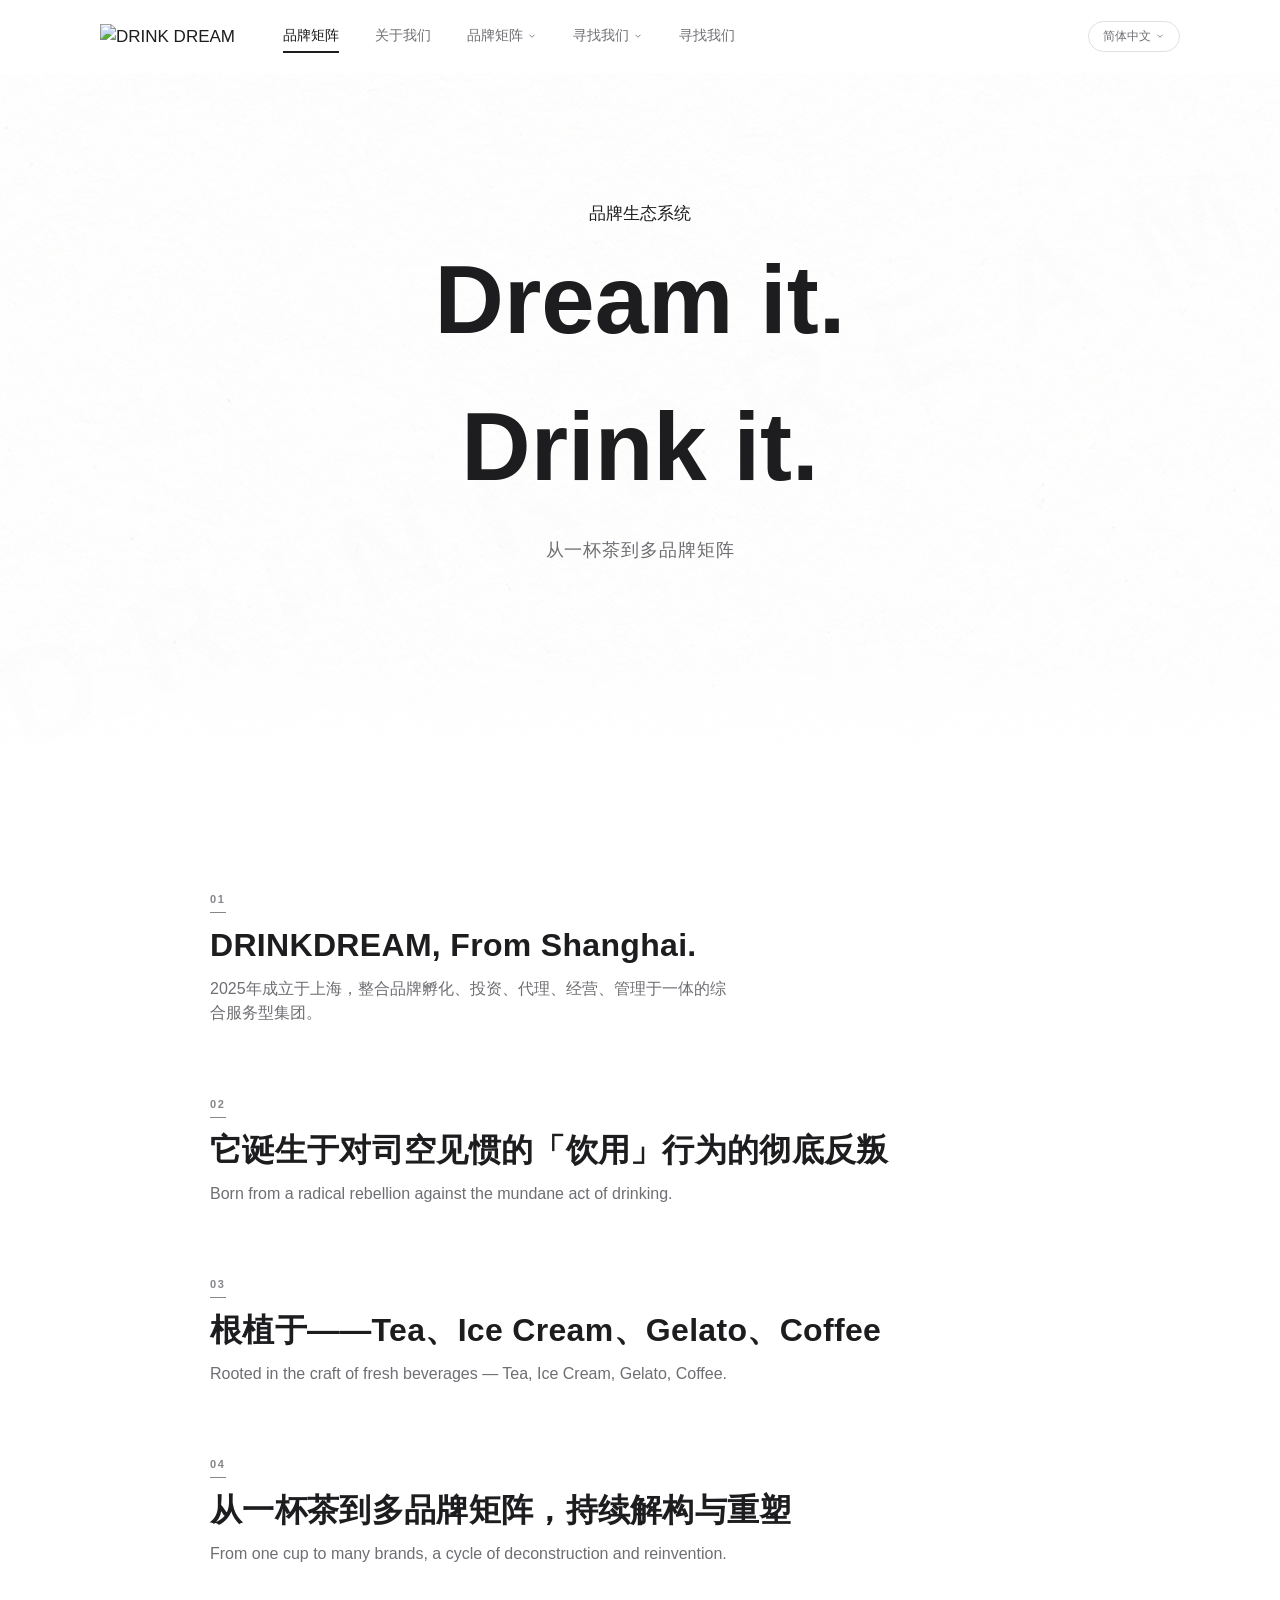
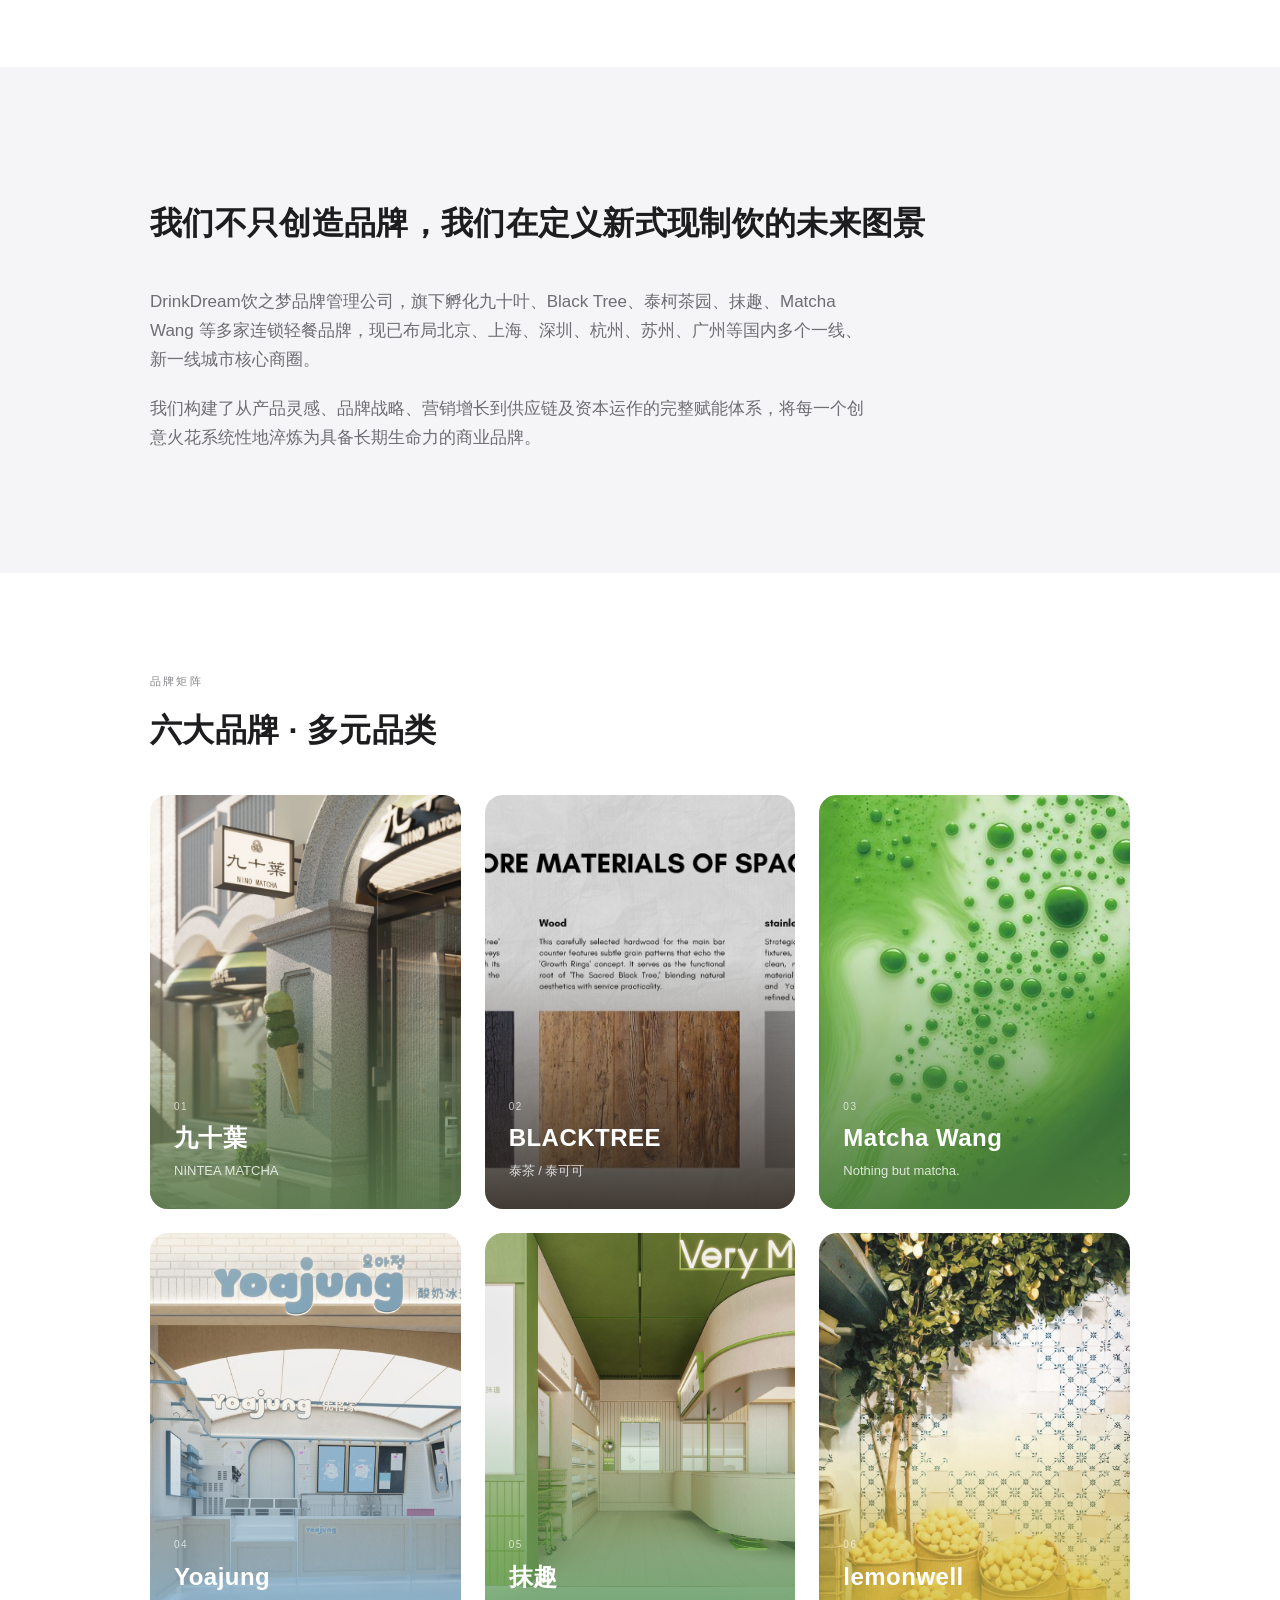
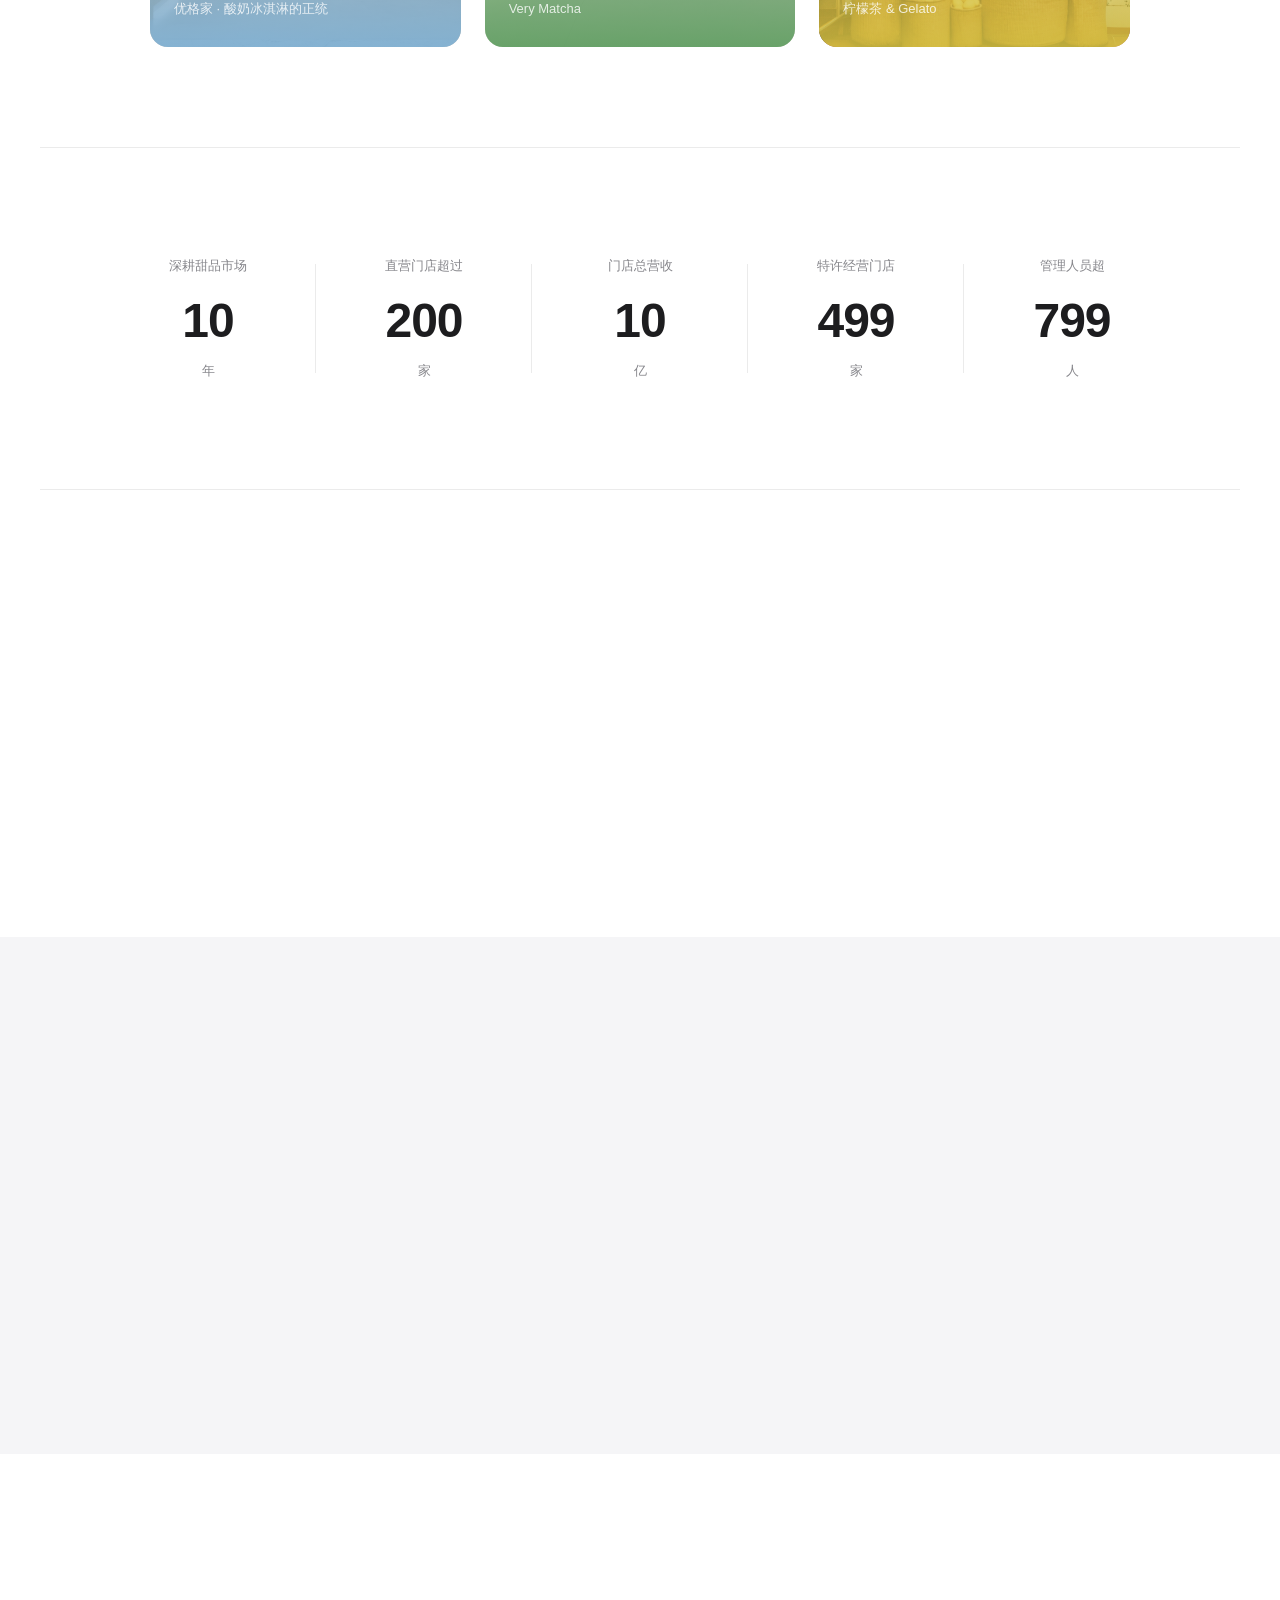
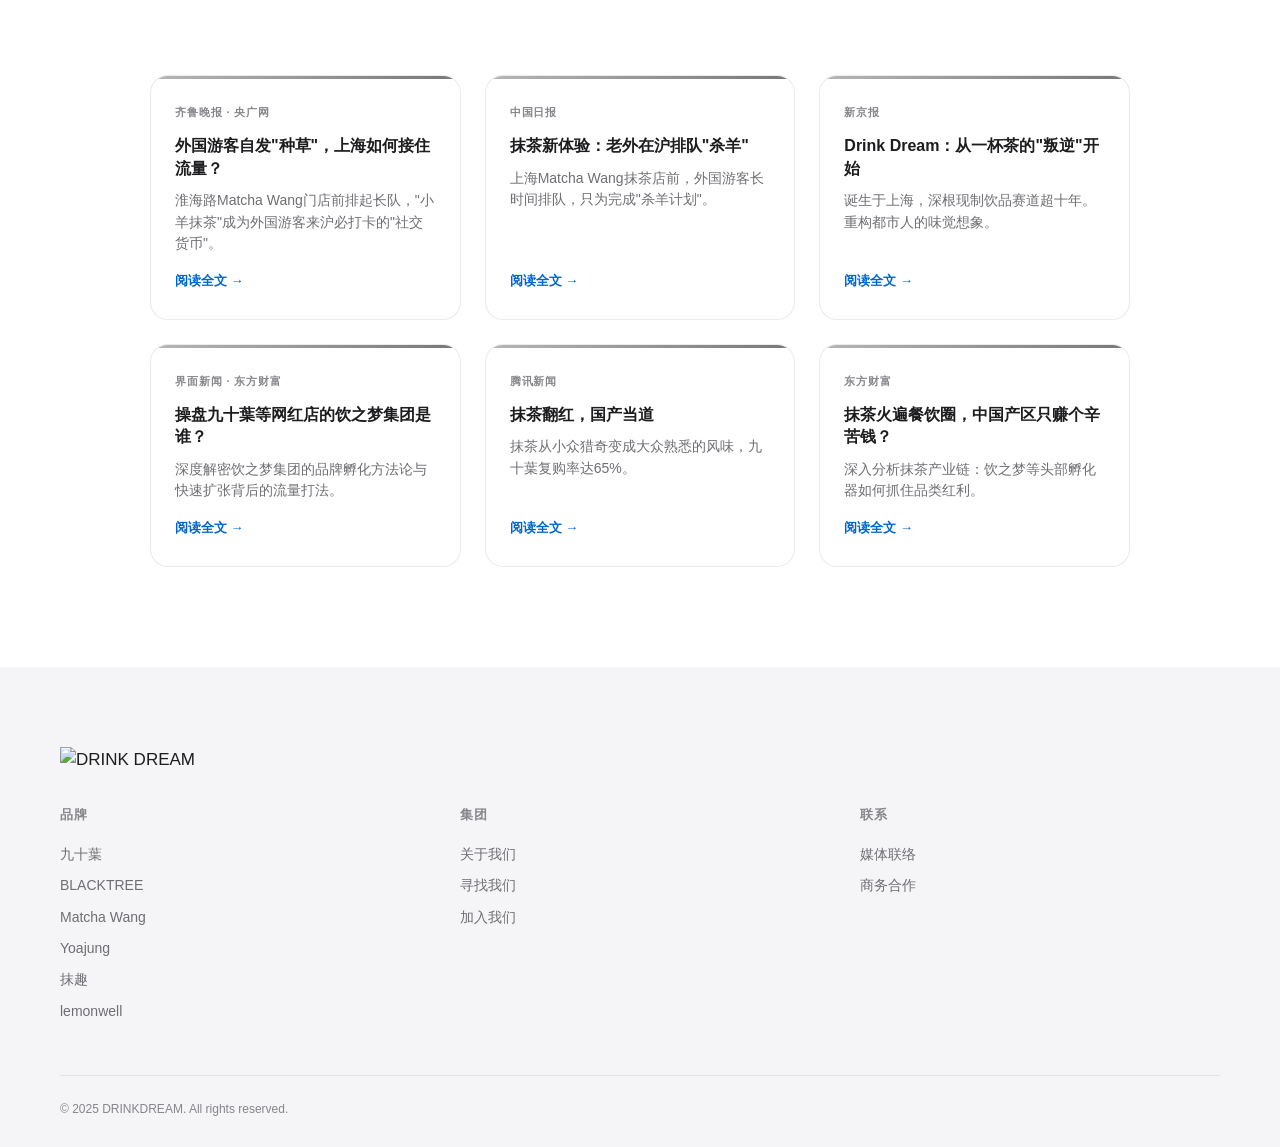
==== commit c0f4dde4: "fix: 修复导航「关于我们」不可点击 + i18n 索引错位" ====
--- a/index.html
+++ b/index.html
@@ -16,27 +16,21 @@
   <div class="header-inner">
     <a class="brand" href="index.html"><img src="https://www.drink-dream.com/images/logo.png" alt="DRINK DREAM"></a>
     <nav class="nav">
-      <a href="index.html" class="active">首页</a>
-      <div class="nav-dropdown">
-        <button class="nav-dropdown-toggle">旗下品牌 <svg width="10" height="10" viewBox="0 0 24 24" fill="none" stroke="currentColor" stroke-width="2"><polyline points="6 9 12 15 18 9"/></svg></button>
-        <div class="nav-dropdown-menu">
-          <a href="jiushiye.html">九十叶 <small>NINTEA MATCHA</small></a>
-          <a href="blacktree.html">黑树 <small>BLACKTREE</small></a>
-          <a href="matcha-wang.html">抹茶王 <small>Matcha Wang</small></a>
-          <a href="yoajung.html">优格家 <small>Yoajung</small></a>
-          <a href="moqu.html">抹趣 <small>Very Matcha</small></a>
-          <a href="lemonwell.html">柠檬岛 <small>lemonwell</small></a>
-        </div>
-      </div>
-      <div class="nav-dropdown">
-        <button class="nav-dropdown-toggle">寻找我们 <svg width="10" height="10" viewBox="0 0 24 24" fill="none" stroke="currentColor" stroke-width="2"><polyline points="6 9 12 15 18 9"/></svg></button>
-        <div class="nav-dropdown-menu">
-          <a href="find-us.html">门店地址</a>
-          <a href="#">媒体联系</a>
-        </div>
-      </div>
-      <a href="#">加入我们</a>
-    </nav>
+        <a href="index.html" data-i18n="nav.home" class="active">首页</a>
+        <a href="about.html" data-i18n="nav.about">关于我们</a>
+        <div class="nav-dropdown">
+          <button class="nav-dropdown-toggle"><span data-i18n="nav.brands">旗下品牌</span> <svg width="10" height="10" viewBox="0 0 24 24" fill="none" stroke="currentColor" stroke-width="2"><polyline points="6 9 12 15 18 9"/></svg></button>
+          <div class="nav-dropdown-menu"><a href="jiushiye.html">九十叶 <small>NINTEA MATCHA</small></a><a href="blacktree.html">黑树 <small>BLACKTREE</small></a><a href="matcha-wang.html">抹茶王 <small>Matcha Wang</small></a><a href="yoajung.html">优格家 <small>Yoajung</small></a><a href="moqu.html">抹趣 <small>Very Matcha</small></a><a href="lemonwell.html">柠檬岛 <small>lemonwell</small></a></div>
+        </div>
+        <div class="nav-dropdown">
+          <button class="nav-dropdown-toggle"><span data-i18n="nav.find">寻找我们</span> <svg width="10" height="10" viewBox="0 0 24 24" fill="none" stroke="currentColor" stroke-width="2"><polyline points="6 9 12 15 18 9"/></svg></button>
+          <div class="nav-dropdown-menu">
+            <a href="find-us.html" data-i18n="nav.stores">门店地址</a>
+            <a href="#" data-i18n="nav.media">媒体联系</a>
+          </div>
+        </div>
+        <a href="#" data-i18n="nav.join">加入我们</a>
+      </nav>
     <button class="menu-toggle" aria-label="菜单">☰</button>
   </div>
 </header>
@@ -307,7 +301,7 @@
     <div class="footer-logo"><img src="https://www.drink-dream.com/images/logo-drinkdream.png" alt="DRINK DREAM"></div>
     <div class="footer-links">
       <div class="footer-col"><strong>品牌</strong><a href="jiushiye.html">九十葉</a><a href="blacktree.html">BLACKTREE</a><a href="matcha-wang.html">Matcha Wang</a><a href="yoajung.html">Yoajung</a><a href="moqu.html">抹趣</a><a href="lemonwell.html">lemonwell</a></div>
-      <div class="footer-col"><strong>集团</strong><a href="find-us.html">寻找我们</a><a href="#">加入我们</a></div>
+      <div class="footer-col"><strong>集团</strong><a href="about.html">关于我们</a><a href="find-us.html">寻找我们</a><a href="#">加入我们</a></div>
       <div class="footer-col"><strong>联系</strong><a href="#">媒体联络</a><a href="#">商务合作</a></div>
     </div>
     <p class="footer-copy">&copy; 2025 DRINKDREAM. All rights reserved.</p>
